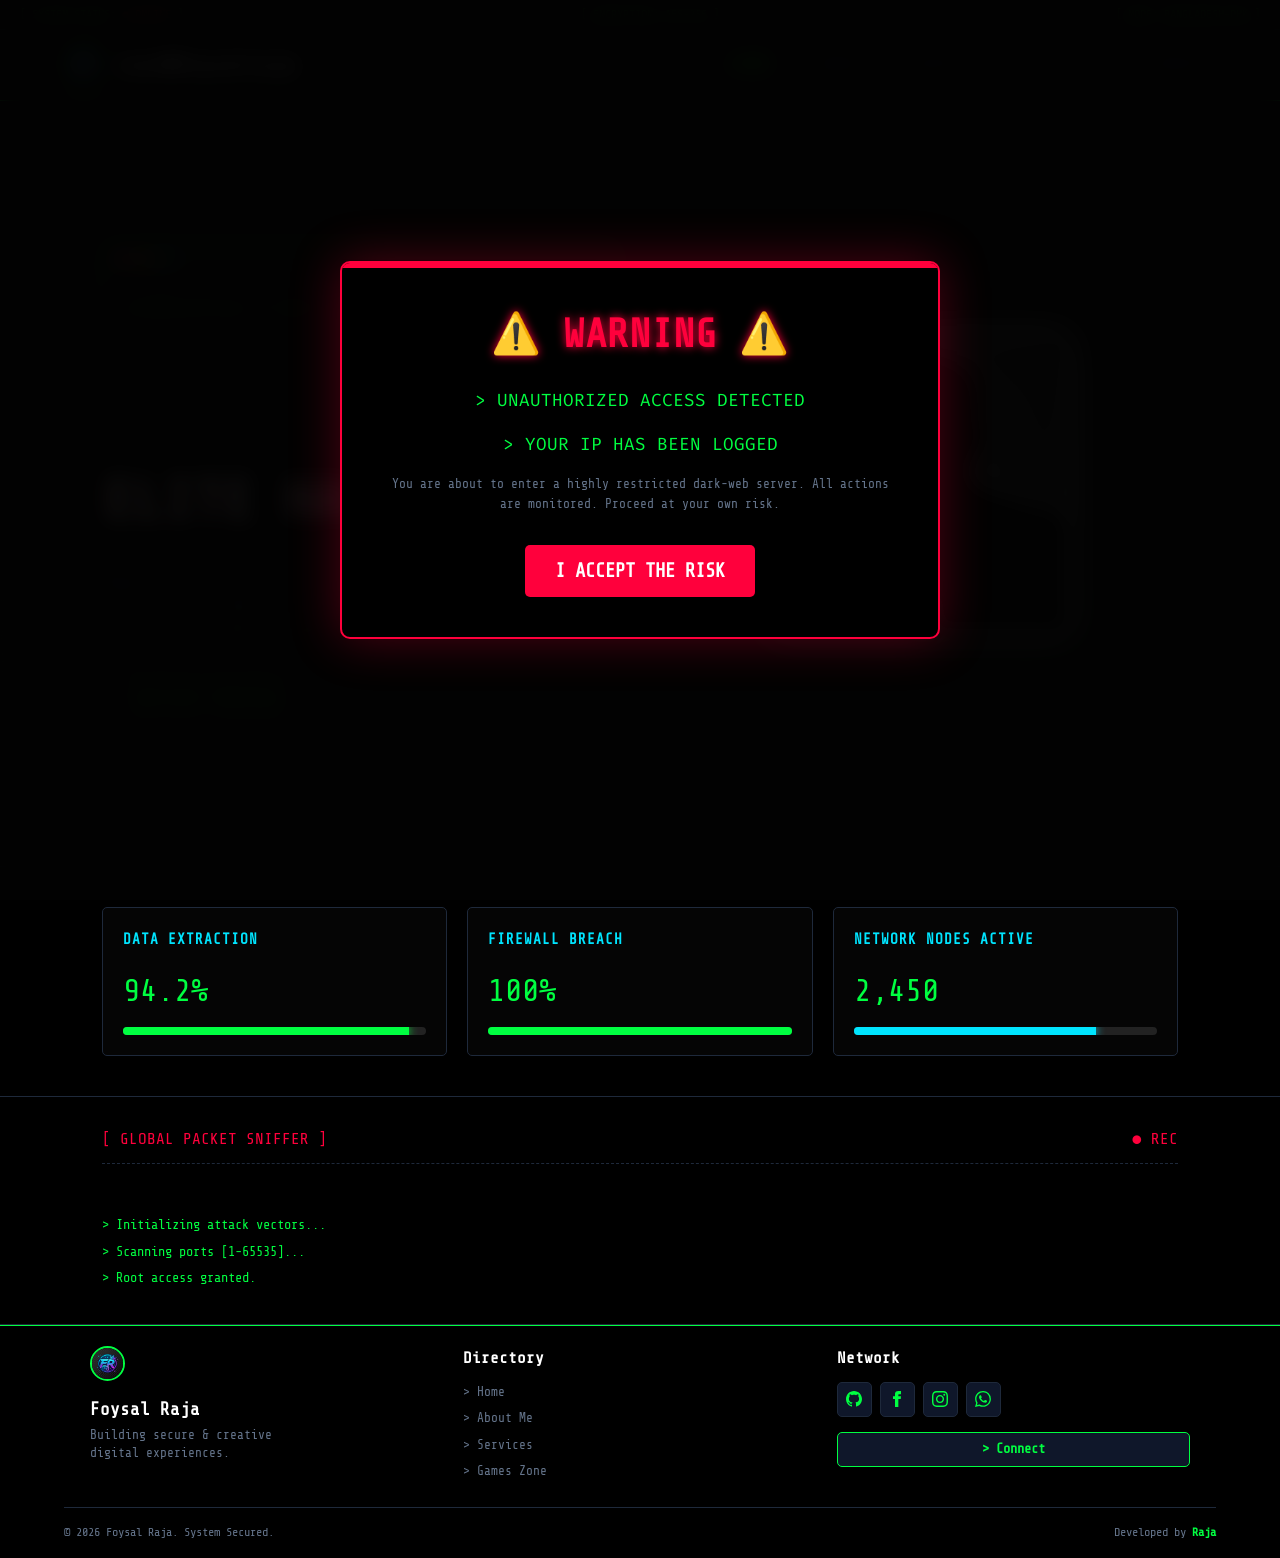
==== index.html @ 88092ece "utddc" ====
<!DOCTYPE html>
<html lang="en">
<head>
    <meta charset="UTF-8">
    <meta name="viewport" content="width=device-width, initial-scale=1.0, maximum-scale=1.0, user-scalable=no">
    <title>Foysal Raja | TOP SECRET // SYSTEM OVERRIDE</title>
    <link href="https://fonts.googleapis.com/css2?family=Fira+Code:wght@400;600&family=Poppins:wght@400;600;800&family=Share+Tech+Mono&display=swap" rel="stylesheet">
    
    <style>
        /* =========================================
           ULTIMATE HACKER THEME
           ========================================= */
        :root {
            --bg-dark: #030303; 
            --primary: #00ff41; /* Matrix Green */
            --secondary: #ff003c; /* Alert Red */
            --cyan: #00e5ff; /* Neon Cyan */
            --text-main: #e2e8f0;
            --text-muted: #64748b;
            --border: #1e293b;
        }

        * { margin: 0; padding: 0; box-sizing: border-box; font-family: 'Share Tech Mono', 'Fira Code', monospace; }
        body { background-color: var(--bg-dark); color: var(--text-main); line-height: 1.6; overflow-x: hidden; position: relative; }
        a { text-decoration: none; color: inherit; }
        
        /* গ্লোবাল গ্রিড ওভারলে */
        body::after {
            content: ""; position: fixed; top: 0; left: 0; width: 100%; height: 100%;
            background: linear-gradient(rgba(0, 255, 65, 0.03) 1px, transparent 1px),
                        linear-gradient(90deg, rgba(0, 255, 65, 0.03) 1px, transparent 1px);
            background-size: 30px 30px; z-index: -2; pointer-events: none;
        }

        /* ম্যাট্রিক্স ক্যানভাস */
        #matrixCanvas {
            position: fixed; top: 0; left: 0; width: 100%; height: 100%;
            z-index: -1; opacity: 0.15; pointer-events: none;
        }

        /* =========================================
           ENTRY WARNING MODAL (ভয়ংকর সতর্কবার্তা)
           ========================================= */
        #entry-warning {
            position: fixed; top: 0; left: 0; width: 100%; height: 100%;
            background: rgba(3, 3, 3, 0.95); z-index: 9999;
            display: flex; justify-content: center; align-items: center;
            flex-direction: column; text-align: center; padding: 20px;
            backdrop-filter: blur(10px);
        }
        .warning-box {
            border: 2px solid var(--secondary); padding: 40px; border-radius: 10px;
            background: #000; box-shadow: 0 0 50px rgba(255, 0, 60, 0.3);
            max-width: 600px; position: relative; overflow: hidden;
            animation: pulse-border 2s infinite alternate;
        }
        .warning-box::before {
            content: ''; position: absolute; top: 0; left: 0; width: 100%; height: 5px;
            background: var(--secondary); animation: scanline 2s linear infinite;
        }
        .warning-box h1 { color: var(--secondary); font-size: 2.5rem; margin-bottom: 20px; text-shadow: 0 0 10px var(--secondary); }
        .warning-box p { color: var(--primary); font-size: 1.1rem; margin-bottom: 15px; font-family: 'Fira Code', monospace; }
        .warning-box .legal { color: var(--text-muted); font-size: 0.8rem; margin-bottom: 30px; }
        .warning-box .btn-danger {
            background: var(--secondary); color: #fff; border: none; padding: 15px 30px;
            font-size: 1.2rem; font-weight: bold; cursor: pointer; border-radius: 5px;
            font-family: 'Share Tech Mono', monospace; animation: flash 1s infinite alternate;
        }

        @keyframes pulse-border { from { box-shadow: 0 0 20px rgba(255, 0, 60, 0.2); } to { box-shadow: 0 0 60px rgba(255, 0, 60, 0.6); } }
        @keyframes scanline { 0% { top: 0; } 100% { top: 100%; } }
        @keyframes flash { from { opacity: 1; } to { opacity: 0.6; } }

        /* =========================================
           TOP BAR (System Info)
           ========================================= */
        .top-bar {
            background: #000; border-bottom: 1px solid var(--border);
            padding: 5px 20px; display: flex; justify-content: space-between;
            font-size: 0.75rem; color: var(--primary); position: relative; z-index: 100;
        }
        .top-bar span.blink { animation: flash 1s infinite alternate; color: var(--secondary); }

        /* =========================================
           NAVBAR
           ========================================= */
        .navbar { 
            display: flex; justify-content: space-between; align-items: center; 
            padding: 15px 5%; background: rgba(3, 3, 3, 0.9); 
            backdrop-filter: blur(10px); position: sticky; top: 0; z-index: 1000; 
            border-bottom: 1px solid var(--primary);
            box-shadow: 0 0 20px rgba(0, 255, 65, 0.1);
        }
        .logo { display: flex; align-items: center; gap: 12px; font-size: 1.4rem; font-weight: 800; color: #fff;}
        .logo-img { width: 40px; height: 40px; border-radius: 50%; border: 2px solid var(--primary); object-fit: cover; }
        .nav-links { display: flex; gap: 30px; list-style: none; }
        .nav-links a { font-size: 1rem; color: var(--text-muted); transition: 0.3s; text-transform: uppercase; }
        .nav-links a:hover, .nav-links a.active { color: var(--primary); text-shadow: 0 0 10px var(--primary); }
        
        .hamburger { display: none; cursor: pointer; flex-direction: column; gap: 5px; z-index: 1001; }
        .hamburger span { width: 30px; height: 3px; background: var(--primary); border-radius: 3px; transition: 0.3s; }

        /* =========================================
           HERO SECTION
           ========================================= */
        .hero { 
            display: flex; align-items: center; justify-content: space-between; 
            min-height: 85vh; padding: 20px 8%; gap: 40px; 
        }
        .hero-text { flex: 1; }
        
        .glitch-text {
            font-size: 3.5rem; font-weight: 800; color: #fff; position: relative; display: inline-block;
            font-family: 'Share Tech Mono', monospace;
        }
        .glitch-text::before, .glitch-text::after {
            content: attr(data-text); position: absolute; top: 0; left: 0; width: 100%; height: 100%;
        }
        .glitch-text::before { left: 2px; text-shadow: -2px 0 var(--secondary); clip: rect(24px, 550px, 90px, 0); animation: glitch-anim-2 3s infinite linear alternate-reverse; }
        .glitch-text::after { left: -2px; text-shadow: -2px 0 var(--primary); clip: rect(85px, 550px, 140px, 0); animation: glitch-anim 2.5s infinite linear alternate-reverse; }

        @keyframes glitch-anim { 0% { clip: rect(12px, 9999px, 86px, 0); } 20% { clip: rect(62px, 9999px, 11px, 0); } 40% { clip: rect(33px, 9999px, 98px, 0); } 60% { clip: rect(89px, 9999px, 34px, 0); } 80% { clip: rect(43px, 9999px, 67px, 0); } 100% { clip: rect(78px, 9999px, 23px, 0); } }
        @keyframes glitch-anim-2 { 0% { clip: rect(65px, 9999px, 100px, 0); } 20% { clip: rect(12px, 9999px, 56px, 0); } 40% { clip: rect(87px, 9999px, 34px, 0); } 60% { clip: rect(23px, 9999px, 78px, 0); } 80% { clip: rect(54px, 9999px, 12px, 0); } 100% { clip: rect(98px, 9999px, 65px, 0); } }

        .terminal-window {
            background: rgba(0, 0, 0, 0.9); border: 1px solid var(--primary);
            border-radius: 5px; box-shadow: 0 0 20px rgba(0, 255, 65, 0.2);
            margin-bottom: 30px; overflow: hidden;
        }
        .terminal-header { background: #111; padding: 10px 15px; display: flex; gap: 8px; border-bottom: 1px solid var(--border); }
        .dot { width: 12px; height: 12px; border-radius: 50%; }
        .dot.red { background: #ef4444; } .dot.yellow { background: #f59e0b; } .dot.green { background: #10b981; }
        .terminal-body { padding: 20px; font-size: 0.9rem; color: var(--primary); min-height: 150px; }
        .cursor { display: inline-block; width: 10px; height: 15px; background: var(--primary); animation: blink 1s step-end infinite; vertical-align: middle; }

        .hero-text p { color: var(--text-muted); font-size: 1rem; margin-bottom: 30px; max-width: 500px; }
        
        .btn { 
            display: inline-block; padding: 12px 28px; 
            background: transparent; color: var(--primary); 
            border: 1px solid var(--primary); border-radius: 5px; 
            font-weight: 600; transition: 0.3s; cursor: pointer; font-size: 1rem;
            box-shadow: 0 0 10px rgba(0, 255, 65, 0.1);
            font-family: 'Share Tech Mono', monospace;
        }
        .btn:hover { background: var(--primary); color: #000; box-shadow: 0 0 30px var(--primary); }

        .hero-image { flex: 1; display: flex; justify-content: center; position: relative; }
        .hero-image img { 
            width: 300px; height: 300px; object-fit: cover; 
            border-radius: 10px; border: 2px solid var(--primary); 
            box-shadow: 0 0 30px var(--primary);
            filter: grayscale(100%) contrast(120%);
            transition: 0.5s;
        }
        .hero-image img:hover { filter: grayscale(0%) contrast(100%); box-shadow: 0 0 60px var(--primary); }

        /* =========================================
           SYSTEM STATS & PROGRESS BARS
           ========================================= */
        .system-dashboard {
            padding: 40px 8%; background: rgba(0,0,0,0.8); border-top: 1px solid var(--border); border-bottom: 1px solid var(--border);
        }
        .dash-grid { display: grid; grid-template-columns: repeat(auto-fit, minmax(250px, 1fr)); gap: 20px; }
        .dash-card { border: 1px solid var(--border); padding: 20px; background: #050505; border-radius: 5px; }
        .dash-card h4 { color: var(--cyan); margin-bottom: 15px; font-size: 0.9rem; letter-spacing: 1px; }
        .dash-card .val { font-size: 2rem; color: var(--primary); margin-bottom: 10px; }
        .progress-bar { width: 100%; height: 8px; background: #222; border-radius: 5px; overflow: hidden; }
        .progress-fill { height: 100%; background: var(--primary); width: 0%; animation: fillBar 3s forwards; box-shadow: 0 0 10px var(--primary); }
        @keyframes fillBar { from { width: 0%; } to { width: var(--target-width); } }

        /* =========================================
           LIVE LOGS SECTION
           ========================================= */
        .logs-container {
            padding: 30px 8%; background: #000; border-bottom: 1px solid var(--border);
            font-size: 0.85rem;
        }
        .logs-header { color: #fff; margin-bottom: 10px; font-size: 1rem; display: flex; justify-content: space-between; border-bottom: 1px dashed var(--border); padding-bottom: 10px;}
        .logs-header span { color: var(--secondary); animation: flash 1s infinite alternate; }
        #log-output { color: var(--primary); height: 120px; overflow-y: hidden; display: flex; flex-direction: column; justify-content: flex-end; }
        #log-output div { margin-bottom: 5px; }

        /* =========================================
           FOOTER
           ========================================= */
        footer { background: #000; border-top: 1px solid var(--primary); padding: 20px 5% 15px; font-size: 0.8rem; }
        .footer-container { max-width: 1100px; margin: 0 auto; display: flex; justify-content: space-between; flex-wrap: wrap; gap: 20px; text-align: left; }
        .footer-brand { flex: 1; min-width: 200px; }
        .footer-brand img { width: 35px; height: 35px; border-radius: 50%; border: 2px solid var(--primary); margin-bottom: 8px; }
        .footer-brand h3 { color: #fff; font-size: 1.1rem; margin-bottom: 3px; }
        .footer-brand p { color: var(--text-muted); font-size: 0.8rem; max-width: 220px; line-height: 1.4; }
        .footer-links { flex: 1; min-width: 120px; }
        .footer-links h4, .footer-social h4 { color: #fff; margin-bottom: 10px; font-size: 1rem; }
        .footer-links ul { list-style: none; }
        .footer-links ul li { margin-bottom: 6px; }
        .footer-links ul a { color: var(--text-muted); font-size: 0.8rem; transition: 0.3s; }
        .footer-links ul a:hover { color: var(--primary); }
        .footer-social { flex: 1; min-width: 160px; }
        .social-icons { display: flex; gap: 8px; margin-bottom: 15px; }
        .social-icons a { display: flex; justify-content: center; align-items: center; width: 35px; height: 35px; background: #0f172a; color: var(--primary); border-radius: 5px; border: 1px solid var(--border); transition: 0.3s; }
        .social-icons a:hover { background: var(--primary); color: #000; box-shadow: 0 0 15px var(--primary); transform: translateY(-3px); }
        .social-icons a svg { width: 16px; height: 16px; }
        .call-btn { display: inline-flex; align-items: center; justify-content: center; background: #0f172a; border: 1px solid var(--primary); color: var(--primary); padding: 0 15px; height: 35px; border-radius: 5px; font-weight: 600; font-size: 0.85rem; transition: 0.3s; width: 100%; }
        .call-btn:hover { background: var(--primary); color: #000; box-shadow: 0 0 15px var(--primary); }
        .footer-bottom { text-align: center; margin-top: 20px; padding-top: 15px; border-top: 1px solid var(--border); color: var(--text-muted); font-size: 0.75rem; display: flex; justify-content: space-between; flex-wrap: wrap; gap: 10px; }
        .dev-text { color: var(--primary); font-weight: 600; }

        @keyframes blink { 50% { opacity: 0; } }

        /* =========================================
           MOBILE RESPONSIVE
           ========================================= */
        @media (max-width: 900px) {
            .glitch-text { font-size: 2.8rem; }
            .hero-image img { width: 250px; height: 250px; }
        }

        @media (max-width: 768px) {
            .hamburger { display: flex; }
            .nav-links {
                position: fixed; top: 0; right: -100%; width: 250px; height: 100vh;
                background: rgba(0, 0, 0, 0.98); flex-direction: column; justify-content: center; align-items: center;
                transition: 0.4s ease; border-left: 1px solid var(--primary); z-index: 999;
            }
            .nav-links.active { right: 0; }
            .hamburger.active span:nth-child(1) { transform: translateY(8px) rotate(45deg); }
            .hamburger.active span:nth-child(2) { opacity: 0; }
            .hamburger.active span:nth-child(3) { transform: translateY(-8px) rotate(-45deg); }
            
            .hero { flex-direction: column-reverse; text-align: center; padding: 30px 5%; gap: 30px; }
            .hero-text p { margin: 0 auto 30px auto; }
            .terminal-body { text-align: left; }
            .warning-box { padding: 20px; }
            .warning-box h1 { font-size: 1.8rem; }
            
            .footer-container { flex-direction: row; flex-wrap: wrap; justify-content: space-between; text-align: left; gap: 20px; }
            .footer-brand { flex: 100%; text-align: center; margin-bottom: 10px; }
            .footer-brand p { margin: 0 auto; }
            .footer-social { text-align: right; }
            .social-icons { justify-content: flex-end; }
            .footer-bottom { flex-direction: column; justify-content: center; }
        }
    </style>
</head>
<body>

    <!-- ভয়ংকর এন্ট্রি ওয়ার্নিং (প্রথমে এটি দেখাবে) -->
    <div id="entry-warning">
        <div class="warning-box">
            <h1>⚠️ WARNING ⚠️</h1>
            <p>> UNAUTHORIZED ACCESS DETECTED</p>
            <p>> YOUR IP HAS BEEN LOGGED</p>
            <div class="legal">You are about to enter a highly restricted dark-web server. All actions are monitored. Proceed at your own risk.</div>
            <button class="btn-danger" onclick="document.getElementById('entry-warning').style.display='none'">I ACCEPT THE RISK</button>
        </div>
    </div>

    <!-- টপ বার -->
    <div class="top-bar">
        <span>[ SYSTEM STATUS: <span class="blink">● ONLINE</span> ]</span>
        <span>[ ENCRYPTION: AES-256 ]</span>
        <span>[ NODE: BANGLADESH-DHK ]</span>
    </div>

    <!-- ম্যাট্রিক্স ব্যাকগ্রাউন্ড -->
    <canvas id="matrixCanvas"></canvas>

    <!-- Navbar -->
    <nav class="navbar">
        <div class="logo">
            <img src="logo.jpg" alt="FR Logo" class="logo-img">
            <span>root@foysalraja</span>
        </div>
        <ul class="nav-links" id="navLinks">
            <li><a href="#" class="active">./home</a></li>
            <li><a href="#">./about</a></li>
            <li><a href="#">./services</a></li>
            <li><a href="#">./exploits</a></li>
            <li><a href="#">./contact</a></li>
        </ul>
        <div class="hamburger" id="hamburger"><span></span><span></span><span></span></div>
    </nav>

    <!-- Hero Section -->
    <section class="hero">
        <div class="hero-text">
            
            <div class="terminal-window">
                <div class="terminal-header">
                    <div class="dot red"></div>
                    <div class="dot yellow"></div>
                    <div class="dot green"></div>
                </div>
                <div class="terminal-body" id="terminal-output">
                    <!-- জাভাস্ক্রিপ্ট দিয়ে অটো-টাইপ হবে -->
                </div>
            </div>

            <h1 class="glitch-text" data-text="ELITE HACKER">ELITE HACKER</h1>
            <p style="margin-top: 20px;">Bypassing mainframe security... Root privileges acquired. Welcome to the ultimate cyber command center. I build and break systems.</p>
            
            <a href="#" class="btn">INITIATE PROTOCOL</a>
        </div>
        <div class="hero-image">
            <img src="profile.jpg" alt="Foysal Raja">
        </div>
    </section>

    <!-- সিস্টেম ড্যাশবোর্ড (প্রোগ্রেস বার) -->
    <section class="system-dashboard">
        <div class="dash-grid">
            <div class="dash-card">
                <h4>DATA EXTRACTION</h4>
                <div class="val">94.2%</div>
                <div class="progress-bar"><div class="progress-fill" style="--target-width: 94.2%; animation-delay: 0.2s;"></div></div>
            </div>
            <div class="dash-card">
                <h4>FIREWALL BREACH</h4>
                <div class="val">100%</div>
                <div class="progress-bar"><div class="progress-fill" style="--target-width: 100%; animation-delay: 0.5s;"></div></div>
            </div>
            <div class="dash-card">
                <h4>NETWORK NODES ACTIVE</h4>
                <div class="val">2,450</div>
                <div class="progress-bar"><div class="progress-fill" style="--target-width: 80%; animation-delay: 0.8s; background: var(--cyan); box-shadow: 0 0 10px var(--cyan);"></div></div>
            </div>
        </div>
    </section>

    <!-- লাইভ লগ সেকশন -->
    <section class="logs-container">
        <div class="logs-header">
            <span>[ GLOBAL PACKET SNIFFER ]</span>
            <span>● REC</span>
        </div>
        <div id="log-output">
            <div>> Initializing attack vectors...</div>
            <div>> Scanning ports [1-65535]...</div>
        </div>
    </section>

    <!-- Footer -->
    <footer>
        <div class="footer-container">
            <div class="footer-brand">
                <img src="logo.jpg" alt="FR Logo">
                <h3>Foysal Raja</h3>
                <p>Building secure & creative digital experiences.</p>
            </div>
            
            <div class="footer-links">
                <h4>Directory</h4>
                <ul>
                    <li><a href="#">> Home</a></li>
                    <li><a href="#">> About Me</a></li>
                    <li><a href="#">> Services</a></li>
                    <li><a href="#">> Games Zone</a></li>
                </ul>
            </div>
            
            <div class="footer-social">
                <h4>Network</h4>
                <div class="social-icons">
                    <a href="https://github.com/foysalraja" target="_blank" title="GitHub"><svg xmlns="http://www.w3.org/2000/svg" viewBox="0 0 24 24" fill="currentColor"><path d="M12 0c-6.626 0-12 5.373-12 12 0 5.302 3.438 9.8 8.207 11.387.599.111.793-.261.793-.577v-2.234c-3.338.726-4.033-1.416-4.033-1.416-.546-1.387-1.333-1.756-1.333-1.756-1.089-.745.083-.729.083-.729 1.205.084 1.839 1.237 1.839 1.237 1.07 1.834 2.807 1.304 3.492.997.107-.775.418-1.305.762-1.604-2.665-.305-5.467-1.334-5.467-5.931 0-1.311.469-2.381 1.236-3.221-.124-.303-.535-1.524.117-3.176 0 0 1.008-.322 3.301 1.23.957-.266 1.983-.399 3.003-.404 1.02.005 2.047.138 3.006.404 2.291-1.552 3.297-1.23 3.297-1.23.653 1.653.242 2.874.118 3.176.77.84 1.235 1.911 1.235 3.221 0 4.609-2.807 5.624-5.479 5.921.43.372.823 1.102.823 2.222v3.293c0 .319.192.694.801.576 4.765-1.589 8.199-6.086 8.199-11.386 0-6.627-5.373-12-12-12z"/></svg></a>
                    <a href="https://www.facebook.com/share/1ELcprAygf/" target="_blank" title="Facebook"><svg xmlns="http://www.w3.org/2000/svg" viewBox="0 0 24 24" fill="currentColor"><path d="M9 8h-3v4h3v12h5v-12h3.642l.358-4h-4v-1.667c0-.955.192-1.333 1.115-1.333h2.885v-5h-3.808c-3.596 0-5.192 1.583-5.192 4.615v3.385z"/></svg></a>
                    <a href="https://www.instagram.com/foysal_raja" target="_blank" title="Instagram"><svg xmlns="http://www.w3.org/2000/svg" viewBox="0 0 24 24" fill="currentColor"><path d="M12 2.163c3.204 0 3.584.012 4.85.07 3.252.148 4.771 1.691 4.919 4.919.058 1.265.069 1.645.069 4.849 0 3.205-.012 3.584-.069 4.849-.149 3.225-1.664 4.771-4.919 4.919-1.266.058-1.644.07-4.85.07-3.204 0-3.584-.012-4.849-.07-3.26-.149-4.771-1.699-4.919-4.92-.058-1.265-.07-1.644-.07-4.849 0-3.204.013-3.583.07-4.849.149-3.227 1.664-4.771 4.919-4.919 1.266-.057 1.645-.069 4.849-.069zm0-2.163c-3.259 0-3.667.014-4.947.072-4.358.2-6.78 2.618-6.98 6.98-.059 1.281-.073 1.689-.073 4.948 0 3.259.014 3.668.072 4.948.2 4.358 2.618 6.78 6.98 6.98 1.281.058 1.689.072 4.948.072 3.259 0 3.668-.014 4.948-.072 4.354-.2 6.782-2.618 6.979-6.98.059-1.28.073-1.689.073-4.948 0-3.259-.014-3.667-.072-4.947-.196-4.354-2.617-6.78-6.979-6.98-1.281-.059-1.69-.073-4.949-.073zm0 5.838c-3.403 0-6.162 2.759-6.162 6.162s2.759 6.163 6.162 6.163 6.162-2.759 6.162-6.163c0-3.403-2.759-6.162-6.162-6.162zm0 10.162c-2.209 0-4-1.79-4-4 0-2.209 1.791-4 4-4s4 1.791 4 4c0 2.21-1.791 4-4 4zm6.406-11.845c-.796 0-1.441.645-1.441 1.44s.645 1.44 1.441 1.44c.795 0 1.439-.645 1.439-1.44s-.644-1.44-1.439-1.44z"/></svg></a>
                    <a href="https://wa.me/8801718041025" target="_blank" title="WhatsApp"><svg xmlns="http://www.w3.org/2000/svg" viewBox="0 0 24 24" fill="currentColor"><path d="M17.472 14.382c-.297-.149-1.758-.867-2.03-.967-.273-.099-.471-.148-.67.15-.197.297-.767.966-.94 1.164-.173.199-.347.223-.644.075-.297-.15-1.255-.463-2.39-1.475-.883-.788-1.48-1.761-1.653-2.059-.173-.297-.018-.458.13-.606.134-.133.298-.347.446-.52.149-.174.198-.298.298-.497.099-.198.05-.371-.025-.52-.075-.149-.669-1.612-.916-2.207-.242-.579-.487-.5-.669-.51-.173-.008-.371-.01-.57-.01-.198 0-.52.074-.792.372-.272.297-1.04 1.016-1.04 2.479 0 1.462 1.065 2.875 1.213 3.074.149.198 2.096 3.2 5.077 4.487.709.306 1.262.489 1.694.625.712.227 1.36.195 1.871.118.571-.085 1.758-.719 2.006-1.413.248-.694.248-1.289.173-1.413-.074-.124-.272-.198-.57-.347m-5.421 7.403h-.004a9.87 9.87 0 01-5.031-1.378l-.361-.214-3.741.982.998-3.648-.235-.374a9.86 9.86 0 01-1.51-5.26c.001-5.45 4.436-9.884 9.888-9.884 2.64 0 5.122 1.03 6.988 2.898a9.825 9.825 0 012.893 6.994c-.003 5.45-4.437 9.884-9.885 9.884m8.413-18.297A11.815 11.815 0 0012.05 0C5.495 0 .16 5.335.157 11.892c0 2.096.547 4.142 1.588 5.945L0 24l6.305-1.654a11.882 11.882 0 005.683 1.448h.005c6.554 0 11.89-5.335 11.893-11.893a11.821 11.821 0 00-3.48-8.413Z"/></svg></a>
                </div>
                <div><a href="tel:+8809638576363" class="call-btn">> Connect</a></div>
            </div>
        </div>
        <div class="footer-bottom">
            <p>&copy; 2026 Foysal Raja. System Secured.</p>
            <p>Developed by <span class="dev-text">Raja</span></p>
        </div>
    </footer>

    <!-- Scripts -->
    <script>
        // কনসোল আর্ট (F12 চাপলে দেখা যাবে)
        console.log("%c SYSTEM BREACHED ", "color: #ff003c; font-size: 30px; font-weight: bold; background: #000; padding: 10px;");
        console.log("%c Welcome to Foysal Raja's Server.", "color: #00ff41; font-size: 16px;");

        // হ্যামবার্গার মেনু
        const hamburger = document.getElementById('hamburger');
        const navLinks = document.getElementById('navLinks');
        hamburger.addEventListener('click', () => { 
            hamburger.classList.toggle('active'); 
            navLinks.classList.toggle('active'); 
        });

        // ম্যাট্রিক্স রেইন (Matrix Effect)
        const canvas = document.getElementById('matrixCanvas');
        const ctx = canvas.getContext('2d');
        canvas.width = window.innerWidth;
        canvas.height = window.innerHeight;
        const letters = 'ABCDEFGHIJKLMNOPQRSTUVWXYZ0123456789@#$%^&*';
        const fontSize = 16;
        const columns = canvas.width / fontSize;
        const drops = [];
        for (let x = 0; x < columns; x++) drops[x] = 1;

        function drawMatrix() {
            ctx.fillStyle = 'rgba(0, 0, 0, 0.05)';
            ctx.fillRect(0, 0, canvas.width, canvas.height);
            ctx.fillStyle = '#00ff41';
            ctx.font = fontSize + 'px monospace';
            for (let i = 0; i < drops.length; i++) {
                const text = letters.charAt(Math.floor(Math.random() * letters.length));
                ctx.fillText(text, i * fontSize, drops[i] * fontSize);
                if (drops[i] * fontSize > canvas.height && Math.random() > 0.975) drops[i] = 0;
                drops[i]++;
            }
        }
        setInterval(drawMatrix, 50);
        window.addEventListener('resize', () => { canvas.width = window.innerWidth; canvas.height = window.innerHeight; });

        // টার্মিনাল অটো-টাইপিং ইফেক্ট
        const terminalOutput = document.getElementById('terminal-output');
        const lines = [
            "root@foysalraja:~# sudo su",
            "Password: ***********",
            "root@foysalraja:~# ./bypass_firewall.sh",
            "Bypassing... [DONE]",
            "root@foysalraja:~# ./access_mainframe.sh",
            "Connection established. Awaiting command... _"
        ];
        let lineIndex = 0;
        let charIndex = 0;

        function typeTerminal() {
            if (lineIndex < lines.length) {
                if (charIndex < lines[lineIndex].length) {
                    terminalOutput.innerHTML = terminalOutput.innerHTML.replace('<span class="cursor"></span>', '');
                    terminalOutput.innerHTML += lines[lineIndex].charAt(charIndex);
                    terminalOutput.innerHTML += '<span class="cursor"></span>';
                    charIndex++;
                    setTimeout(typeTerminal, 40);
                } else {
                    terminalOutput.innerHTML = terminalOutput.innerHTML.replace('<span class="cursor"></span>', '');
                    terminalOutput.innerHTML += "<br>";
                    lineIndex++;
                    charIndex = 0;
                    setTimeout(typeTerminal, 400);
                }
            }
        }
        setTimeout(typeTerminal, 1000);

        // লাইভ হ্যাকিং লগ আপডেট
        const logOutput = document.getElementById('log-output');
        const fakeLogs = [
            "IP 192.168.1.1 traced...",
            "Bypassing firewall... [SUCCESS]",
            "Downloading encrypted data...",
            "Connecting to dark web node...",
            "Password hash cracked: ******",
            "Port 8080 opened.",
            "Analyzing network traffic...",
            "SQL Injection failed. Retrying...",
            "Root access granted.",
            "Data transfer 100% complete.",
            "Deploying ransomware...",
            "Wiping access logs...",
            "Connection secured. VPN Active."
        ];

        function addLog() {
            const newLog = document.createElement('div');
            const randomLog = fakeLogs[Math.floor(Math.random() * fakeLogs.length)];
            newLog.textContent = "> " + randomLog;
            logOutput.appendChild(newLog);
            
            if (logOutput.children.length > 5) {
                logOutput.removeChild(logOutput.firstChild);
            }
        }
        setInterval(addLog, 2000); // প্রতি ২ সেকেন্ডে নতুন লগ আসবে

        // সিস্টেম ওভাররাইড অ্যালার্ট (৫ সেকেন্ড পর পর)
        setTimeout(() => {
            console.log("%c [WARNING] INTRUDER ALERT! ", "color: #ff003c; font-size: 20px; background: #000;");
        }, 5000);
    </script>
</body>
</html>
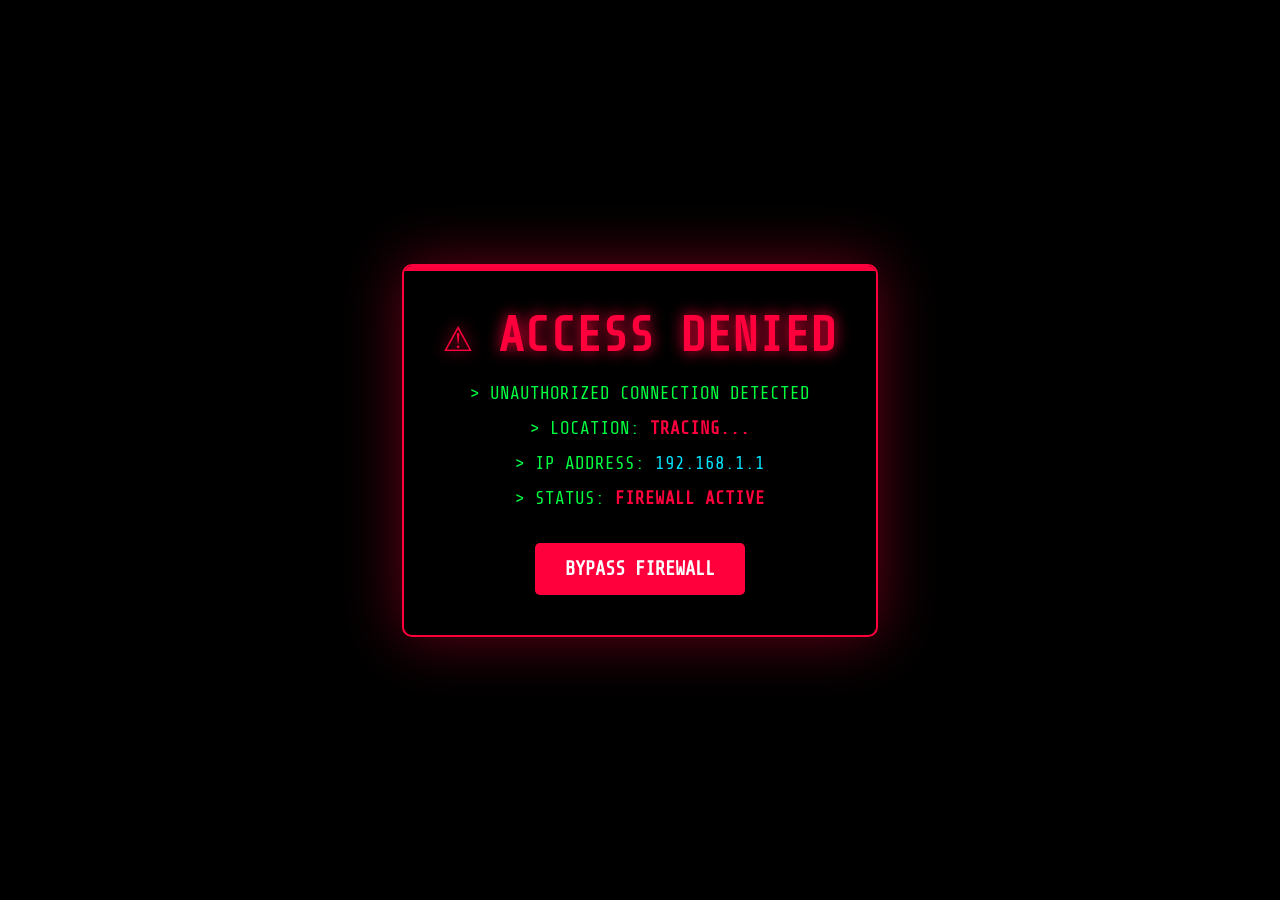
==== commit 9b40f99c: "ops" ====
--- a/index.html
+++ b/index.html
@@ -3,485 +3,408 @@
 <head>
     <meta charset="UTF-8">
     <meta name="viewport" content="width=device-width, initial-scale=1.0, maximum-scale=1.0, user-scalable=no">
-    <title>Foysal Raja | TOP SECRET // SYSTEM OVERRIDE</title>
-    <link href="https://fonts.googleapis.com/css2?family=Fira+Code:wght@400;600&family=Poppins:wght@400;600;800&family=Share+Tech+Mono&display=swap" rel="stylesheet">
+    <title>Foysal Raja | SYSTEM OVERRIDE</title>
+    <link href="https://fonts.googleapis.com/css2?family=Fira+Code:wght@400;600&family=Share+Tech+Mono&display=swap" rel="stylesheet">
     
     <style>
         /* =========================================
-           ULTIMATE HACKER THEME
+           ULTIMATE CYBERPUNK HACKER THEME
            ========================================= */
         :root {
-            --bg-dark: #030303; 
+            --bg: #020202;
             --primary: #00ff41; /* Matrix Green */
             --secondary: #ff003c; /* Alert Red */
             --cyan: #00e5ff; /* Neon Cyan */
             --text-main: #e2e8f0;
             --text-muted: #64748b;
-            --border: #1e293b;
+            --border: #1a2a1a;
         }
 
         * { margin: 0; padding: 0; box-sizing: border-box; font-family: 'Share Tech Mono', 'Fira Code', monospace; }
-        body { background-color: var(--bg-dark); color: var(--text-main); line-height: 1.6; overflow-x: hidden; position: relative; }
+        body { background-color: var(--bg); color: var(--primary); overflow-x: hidden; position: relative; }
         a { text-decoration: none; color: inherit; }
+        
+        /* ম্যাট্রিক্স ক্যানভাস */
+        #matrixCanvas { position: fixed; top: 0; left: 0; width: 100%; height: 100%; z-index: -2; opacity: 0.15; pointer-events: none; }
         
         /* গ্লোবাল গ্রিড ওভারলে */
         body::after {
             content: ""; position: fixed; top: 0; left: 0; width: 100%; height: 100%;
             background: linear-gradient(rgba(0, 255, 65, 0.03) 1px, transparent 1px),
                         linear-gradient(90deg, rgba(0, 255, 65, 0.03) 1px, transparent 1px);
-            background-size: 30px 30px; z-index: -2; pointer-events: none;
-        }
-
-        /* ম্যাট্রিক্স ক্যানভাস */
-        #matrixCanvas {
+            background-size: 30px 30px; z-index: -1; pointer-events: none;
+        }
+
+        /* =========================================
+           ENTRY WARNING (ভয়ংকর সতর্কবার্তা)
+           ========================================= */
+        #warning-screen {
             position: fixed; top: 0; left: 0; width: 100%; height: 100%;
-            z-index: -1; opacity: 0.15; pointer-events: none;
-        }
-
-        /* =========================================
-           ENTRY WARNING MODAL (ভয়ংকর সতর্কবার্তা)
-           ========================================= */
-        #entry-warning {
-            position: fixed; top: 0; left: 0; width: 100%; height: 100%;
-            background: rgba(3, 3, 3, 0.95); z-index: 9999;
-            display: flex; justify-content: center; align-items: center;
-            flex-direction: column; text-align: center; padding: 20px;
-            backdrop-filter: blur(10px);
-        }
-        .warning-box {
+            background: rgba(0,0,0,0.95); z-index: 9999; display: flex;
+            justify-content: center; align-items: center; flex-direction: column;
+            text-align: center; padding: 20px; backdrop-filter: blur(10px);
+        }
+        .warn-box {
             border: 2px solid var(--secondary); padding: 40px; border-radius: 10px;
-            background: #000; box-shadow: 0 0 50px rgba(255, 0, 60, 0.3);
-            max-width: 600px; position: relative; overflow: hidden;
-            animation: pulse-border 2s infinite alternate;
-        }
-        .warning-box::before {
+            background: #000; box-shadow: 0 0 60px rgba(255,0,60,0.4);
+            max-width: 600px; animation: pulse-warn 1.5s infinite alternate;
+            position: relative; overflow: hidden;
+        }
+        .warn-box::before {
             content: ''; position: absolute; top: 0; left: 0; width: 100%; height: 5px;
             background: var(--secondary); animation: scanline 2s linear infinite;
         }
-        .warning-box h1 { color: var(--secondary); font-size: 2.5rem; margin-bottom: 20px; text-shadow: 0 0 10px var(--secondary); }
-        .warning-box p { color: var(--primary); font-size: 1.1rem; margin-bottom: 15px; font-family: 'Fira Code', monospace; }
-        .warning-box .legal { color: var(--text-muted); font-size: 0.8rem; margin-bottom: 30px; }
-        .warning-box .btn-danger {
+        .warn-box h1 { color: var(--secondary); font-size: 3rem; margin-bottom: 20px; text-shadow: 0 0 15px var(--secondary); }
+        .warn-box p { color: var(--primary); margin-bottom: 15px; font-size: 1.1rem; }
+        .warn-box .btn-danger {
             background: var(--secondary); color: #fff; border: none; padding: 15px 30px;
             font-size: 1.2rem; font-weight: bold; cursor: pointer; border-radius: 5px;
-            font-family: 'Share Tech Mono', monospace; animation: flash 1s infinite alternate;
-        }
-
-        @keyframes pulse-border { from { box-shadow: 0 0 20px rgba(255, 0, 60, 0.2); } to { box-shadow: 0 0 60px rgba(255, 0, 60, 0.6); } }
+            font-family: 'Share Tech Mono', monospace; margin-top: 20px;
+            animation: flash 1s infinite alternate;
+        }
+        @keyframes pulse-warn { from { box-shadow: 0 0 20px rgba(255,0,60,0.2); } to { box-shadow: 0 0 80px rgba(255,0,60,0.7); } }
         @keyframes scanline { 0% { top: 0; } 100% { top: 100%; } }
-        @keyframes flash { from { opacity: 1; } to { opacity: 0.6; } }
+        @keyframes flash { from { opacity: 1; } to { opacity: 0.5; } }
 
         /* =========================================
-           TOP BAR (System Info)
+           MAIN LAYOUT
            ========================================= */
+        #main-app { display: none; flex-direction: column; min-height: 100vh; }
+        
+        /* টপ নেভবার */
         .top-bar {
             background: #000; border-bottom: 1px solid var(--border);
-            padding: 5px 20px; display: flex; justify-content: space-between;
-            font-size: 0.75rem; color: var(--primary); position: relative; z-index: 100;
+            padding: 10px 20px; display: flex; justify-content: space-between; align-items: center;
+            font-size: 0.8rem; color: var(--primary); position: relative; z-index: 100;
         }
         .top-bar span.blink { animation: flash 1s infinite alternate; color: var(--secondary); }
-
-        /* =========================================
-           NAVBAR
-           ========================================= */
-        .navbar { 
-            display: flex; justify-content: space-between; align-items: center; 
-            padding: 15px 5%; background: rgba(3, 3, 3, 0.9); 
-            backdrop-filter: blur(10px); position: sticky; top: 0; z-index: 1000; 
-            border-bottom: 1px solid var(--primary);
-            box-shadow: 0 0 20px rgba(0, 255, 65, 0.1);
-        }
-        .logo { display: flex; align-items: center; gap: 12px; font-size: 1.4rem; font-weight: 800; color: #fff;}
-        .logo-img { width: 40px; height: 40px; border-radius: 50%; border: 2px solid var(--primary); object-fit: cover; }
-        .nav-links { display: flex; gap: 30px; list-style: none; }
-        .nav-links a { font-size: 1rem; color: var(--text-muted); transition: 0.3s; text-transform: uppercase; }
-        .nav-links a:hover, .nav-links a.active { color: var(--primary); text-shadow: 0 0 10px var(--primary); }
+        .logo { display: flex; align-items: center; gap: 10px; font-weight: 800; color: #fff; font-size: 1.2rem;}
+        .logo img { width: 30px; height: 30px; border-radius: 50%; border: 2px solid var(--primary); }
+
+        /* ড্যাশবোর্ড গ্রিড */
+        .dashboard-grid {
+            display: grid; grid-template-columns: 350px 1fr; gap: 20px;
+            padding: 20px 5%; max-width: 1400px; margin: 0 auto; width: 100%; flex: 1;
+        }
+
+        /* বাম প্যানেল (রাডার, সিস্টেম স্ট্যাটাস) */
+        .side-panel { display: flex; flex-direction: column; gap: 20px; }
+        .panel-box {
+            border: 1px solid var(--border); background: rgba(0,0,0,0.8);
+            padding: 15px; border-radius: 5px; box-shadow: 0 0 15px rgba(0,255,65,0.05);
+        }
+        .panel-title { font-size: 0.9rem; color: var(--cyan); margin-bottom: 15px; border-bottom: 1px dashed var(--border); padding-bottom: 5px; text-transform: uppercase; letter-spacing: 1px;}
         
-        .hamburger { display: none; cursor: pointer; flex-direction: column; gap: 5px; z-index: 1001; }
-        .hamburger span { width: 30px; height: 3px; background: var(--primary); border-radius: 3px; transition: 0.3s; }
-
-        /* =========================================
-           HERO SECTION
-           ========================================= */
-        .hero { 
-            display: flex; align-items: center; justify-content: space-between; 
-            min-height: 85vh; padding: 20px 8%; gap: 40px; 
-        }
-        .hero-text { flex: 1; }
-        
-        .glitch-text {
-            font-size: 3.5rem; font-weight: 800; color: #fff; position: relative; display: inline-block;
-            font-family: 'Share Tech Mono', monospace;
-        }
-        .glitch-text::before, .glitch-text::after {
-            content: attr(data-text); position: absolute; top: 0; left: 0; width: 100%; height: 100%;
-        }
-        .glitch-text::before { left: 2px; text-shadow: -2px 0 var(--secondary); clip: rect(24px, 550px, 90px, 0); animation: glitch-anim-2 3s infinite linear alternate-reverse; }
-        .glitch-text::after { left: -2px; text-shadow: -2px 0 var(--primary); clip: rect(85px, 550px, 140px, 0); animation: glitch-anim 2.5s infinite linear alternate-reverse; }
-
-        @keyframes glitch-anim { 0% { clip: rect(12px, 9999px, 86px, 0); } 20% { clip: rect(62px, 9999px, 11px, 0); } 40% { clip: rect(33px, 9999px, 98px, 0); } 60% { clip: rect(89px, 9999px, 34px, 0); } 80% { clip: rect(43px, 9999px, 67px, 0); } 100% { clip: rect(78px, 9999px, 23px, 0); } }
-        @keyframes glitch-anim-2 { 0% { clip: rect(65px, 9999px, 100px, 0); } 20% { clip: rect(12px, 9999px, 56px, 0); } 40% { clip: rect(87px, 9999px, 34px, 0); } 60% { clip: rect(23px, 9999px, 78px, 0); } 80% { clip: rect(54px, 9999px, 12px, 0); } 100% { clip: rect(98px, 9999px, 65px, 0); } }
-
-        .terminal-window {
-            background: rgba(0, 0, 0, 0.9); border: 1px solid var(--primary);
-            border-radius: 5px; box-shadow: 0 0 20px rgba(0, 255, 65, 0.2);
-            margin-bottom: 30px; overflow: hidden;
-        }
-        .terminal-header { background: #111; padding: 10px 15px; display: flex; gap: 8px; border-bottom: 1px solid var(--border); }
+        /* রাডার */
+        .radar { width: 100%; height: 160px; background: url('https://upload.wikimedia.org/wikipedia/commons/8/80/World_map_-_low_resolution.svg') center/contain no-repeat; filter: invert(1) sepia(1) hue-rotate(80deg) saturate(5); opacity: 0.6; position: relative; overflow: hidden;}
+        .radar::after {
+            content: ''; position: absolute; top: 0; left: 0; width: 100%; height: 2px;
+            background: var(--primary); box-shadow: 0 0 15px var(--primary);
+            animation: scan 2s linear infinite;
+        }
+        @keyframes scan { 0% { top: 0; } 100% { top: 100%; } }
+
+        /* সিস্টেম স্ট্যাটাস */
+        .stat-row { display: flex; justify-content: space-between; margin-bottom: 5px; font-size: 0.85rem; }
+        .stat-bar { width: 100%; height: 6px; background: #111; border-radius: 3px; margin-bottom: 15px; overflow: hidden; border: 1px solid #333;}
+        .stat-fill { height: 100%; background: var(--secondary); width: 0%; animation: loadBar 3s forwards; box-shadow: 0 0 8px var(--secondary); }
+        @keyframes loadBar { 0% { width: 0%; } 100% { width: var(--w); } }
+
+        /* প্যাকেট স্নিফার */
+        #packet-log { font-size: 0.75rem; color: #666; height: 120px; overflow: hidden; display: flex; flex-direction: column; justify-content: flex-end; }
+
+        /* ডান প্যানেল (প্রোফাইল এবং টার্মিনাল) */
+        .main-panel { display: flex; flex-direction: column; gap: 20px; }
+
+        /* প্রোফাইল হিরো সেকশন */
+        .hero-box {
+            display: flex; align-items: center; gap: 30px; background: rgba(0,0,0,0.8);
+            border: 1px solid var(--primary); border-radius: 5px; padding: 30px; box-shadow: 0 0 20px rgba(0,255,65,0.1);
+        }
+        .hero-img img {
+            width: 150px; height: 150px; object-fit: cover; border-radius: 50%;
+            border: 3px solid var(--primary); box-shadow: 0 0 20px var(--primary);
+            filter: grayscale(100%) contrast(120%); transition: 0.5s;
+        }
+        .hero-img img:hover { filter: grayscale(0%); }
+        .hero-text h2 { color: var(--secondary); font-size: 1rem; letter-spacing: 2px; margin-bottom: 5px;}
+        .hero-text h1 { color: #fff; font-size: 2.5rem; margin-bottom: 10px; text-shadow: 0 0 10px rgba(255,255,255,0.3);}
+        .hero-text p { color: var(--text-muted); font-size: 0.95rem; }
+
+        /* টার্মিনাল উইন্ডো */
+        .terminal-container {
+            flex: 1; background: rgba(0,0,0,0.9); border: 1px solid var(--primary);
+            border-radius: 5px; box-shadow: 0 0 30px rgba(0,255,65,0.15);
+            display: flex; flex-direction: column; min-height: 350px;
+        }
+        .term-header {
+            background: #0a0a0a; padding: 10px 15px; border-bottom: 1px solid var(--border);
+            display: flex; justify-content: space-between; align-items: center;
+        }
+        .term-title { color: var(--primary); font-weight: bold; font-size: 1rem; }
+        .term-dots { display: flex; gap: 8px; }
         .dot { width: 12px; height: 12px; border-radius: 50%; }
-        .dot.red { background: #ef4444; } .dot.yellow { background: #f59e0b; } .dot.green { background: #10b981; }
-        .terminal-body { padding: 20px; font-size: 0.9rem; color: var(--primary); min-height: 150px; }
-        .cursor { display: inline-block; width: 10px; height: 15px; background: var(--primary); animation: blink 1s step-end infinite; vertical-align: middle; }
-
-        .hero-text p { color: var(--text-muted); font-size: 1rem; margin-bottom: 30px; max-width: 500px; }
-        
-        .btn { 
-            display: inline-block; padding: 12px 28px; 
-            background: transparent; color: var(--primary); 
-            border: 1px solid var(--primary); border-radius: 5px; 
-            font-weight: 600; transition: 0.3s; cursor: pointer; font-size: 1rem;
-            box-shadow: 0 0 10px rgba(0, 255, 65, 0.1);
-            font-family: 'Share Tech Mono', monospace;
-        }
-        .btn:hover { background: var(--primary); color: #000; box-shadow: 0 0 30px var(--primary); }
-
-        .hero-image { flex: 1; display: flex; justify-content: center; position: relative; }
-        .hero-image img { 
-            width: 300px; height: 300px; object-fit: cover; 
-            border-radius: 10px; border: 2px solid var(--primary); 
-            box-shadow: 0 0 30px var(--primary);
-            filter: grayscale(100%) contrast(120%);
-            transition: 0.5s;
-        }
-        .hero-image img:hover { filter: grayscale(0%) contrast(100%); box-shadow: 0 0 60px var(--primary); }
-
-        /* =========================================
-           SYSTEM STATS & PROGRESS BARS
-           ========================================= */
-        .system-dashboard {
-            padding: 40px 8%; background: rgba(0,0,0,0.8); border-top: 1px solid var(--border); border-bottom: 1px solid var(--border);
-        }
-        .dash-grid { display: grid; grid-template-columns: repeat(auto-fit, minmax(250px, 1fr)); gap: 20px; }
-        .dash-card { border: 1px solid var(--border); padding: 20px; background: #050505; border-radius: 5px; }
-        .dash-card h4 { color: var(--cyan); margin-bottom: 15px; font-size: 0.9rem; letter-spacing: 1px; }
-        .dash-card .val { font-size: 2rem; color: var(--primary); margin-bottom: 10px; }
-        .progress-bar { width: 100%; height: 8px; background: #222; border-radius: 5px; overflow: hidden; }
-        .progress-fill { height: 100%; background: var(--primary); width: 0%; animation: fillBar 3s forwards; box-shadow: 0 0 10px var(--primary); }
-        @keyframes fillBar { from { width: 0%; } to { width: var(--target-width); } }
-
-        /* =========================================
-           LIVE LOGS SECTION
-           ========================================= */
-        .logs-container {
-            padding: 30px 8%; background: #000; border-bottom: 1px solid var(--border);
-            font-size: 0.85rem;
-        }
-        .logs-header { color: #fff; margin-bottom: 10px; font-size: 1rem; display: flex; justify-content: space-between; border-bottom: 1px dashed var(--border); padding-bottom: 10px;}
-        .logs-header span { color: var(--secondary); animation: flash 1s infinite alternate; }
-        #log-output { color: var(--primary); height: 120px; overflow-y: hidden; display: flex; flex-direction: column; justify-content: flex-end; }
-        #log-output div { margin-bottom: 5px; }
-
-        /* =========================================
-           FOOTER
-           ========================================= */
-        footer { background: #000; border-top: 1px solid var(--primary); padding: 20px 5% 15px; font-size: 0.8rem; }
-        .footer-container { max-width: 1100px; margin: 0 auto; display: flex; justify-content: space-between; flex-wrap: wrap; gap: 20px; text-align: left; }
-        .footer-brand { flex: 1; min-width: 200px; }
-        .footer-brand img { width: 35px; height: 35px; border-radius: 50%; border: 2px solid var(--primary); margin-bottom: 8px; }
-        .footer-brand h3 { color: #fff; font-size: 1.1rem; margin-bottom: 3px; }
-        .footer-brand p { color: var(--text-muted); font-size: 0.8rem; max-width: 220px; line-height: 1.4; }
-        .footer-links { flex: 1; min-width: 120px; }
-        .footer-links h4, .footer-social h4 { color: #fff; margin-bottom: 10px; font-size: 1rem; }
-        .footer-links ul { list-style: none; }
-        .footer-links ul li { margin-bottom: 6px; }
-        .footer-links ul a { color: var(--text-muted); font-size: 0.8rem; transition: 0.3s; }
-        .footer-links ul a:hover { color: var(--primary); }
-        .footer-social { flex: 1; min-width: 160px; }
-        .social-icons { display: flex; gap: 8px; margin-bottom: 15px; }
-        .social-icons a { display: flex; justify-content: center; align-items: center; width: 35px; height: 35px; background: #0f172a; color: var(--primary); border-radius: 5px; border: 1px solid var(--border); transition: 0.3s; }
-        .social-icons a:hover { background: var(--primary); color: #000; box-shadow: 0 0 15px var(--primary); transform: translateY(-3px); }
-        .social-icons a svg { width: 16px; height: 16px; }
-        .call-btn { display: inline-flex; align-items: center; justify-content: center; background: #0f172a; border: 1px solid var(--primary); color: var(--primary); padding: 0 15px; height: 35px; border-radius: 5px; font-weight: 600; font-size: 0.85rem; transition: 0.3s; width: 100%; }
-        .call-btn:hover { background: var(--primary); color: #000; box-shadow: 0 0 15px var(--primary); }
-        .footer-bottom { text-align: center; margin-top: 20px; padding-top: 15px; border-top: 1px solid var(--border); color: var(--text-muted); font-size: 0.75rem; display: flex; justify-content: space-between; flex-wrap: wrap; gap: 10px; }
-        .dev-text { color: var(--primary); font-weight: 600; }
-
-        @keyframes blink { 50% { opacity: 0; } }
+        .dot.r { background: #ff5f56; } .dot.y { background: #ffbd2e; } .dot.g { background: #27c93f; }
+
+        .term-body { flex: 1; padding: 20px; overflow-y: auto; font-size: 0.95rem; line-height: 1.6; }
+        .term-body::-webkit-scrollbar { width: 8px; }
+        .term-body::-webkit-scrollbar-track { background: #000; }
+        .term-body::-webkit-scrollbar-thumb { background: var(--primary); }
+
+        .input-line { display: flex; align-items: center; padding: 15px; border-top: 1px solid var(--border); background: #000; }
+        .prompt { color: var(--cyan); margin-right: 10px; font-weight: bold; }
+        input[type="text"] { background: transparent; border: none; color: #fff; font-family: 'Share Tech Mono', monospace; font-size: 1rem; width: 100%; outline: none; }
+
+        .cmd-echo { color: #fff; }
+        .highlight-red { color: var(--secondary); font-weight: bold; }
+        .highlight-cyan { color: var(--cyan); }
+
+        /* ফুটার */
+        footer { background: #000; border-top: 1px solid var(--border); padding: 15px 5%; text-align: center; font-size: 0.8rem; color: var(--text-muted); margin-top: 20px;}
+        .dev-text { color: var(--primary); font-weight: bold; }
 
         /* =========================================
            MOBILE RESPONSIVE
            ========================================= */
-        @media (max-width: 900px) {
-            .glitch-text { font-size: 2.8rem; }
-            .hero-image img { width: 250px; height: 250px; }
-        }
-
-        @media (max-width: 768px) {
-            .hamburger { display: flex; }
-            .nav-links {
-                position: fixed; top: 0; right: -100%; width: 250px; height: 100vh;
-                background: rgba(0, 0, 0, 0.98); flex-direction: column; justify-content: center; align-items: center;
-                transition: 0.4s ease; border-left: 1px solid var(--primary); z-index: 999;
-            }
-            .nav-links.active { right: 0; }
-            .hamburger.active span:nth-child(1) { transform: translateY(8px) rotate(45deg); }
-            .hamburger.active span:nth-child(2) { opacity: 0; }
-            .hamburger.active span:nth-child(3) { transform: translateY(-8px) rotate(-45deg); }
-            
-            .hero { flex-direction: column-reverse; text-align: center; padding: 30px 5%; gap: 30px; }
-            .hero-text p { margin: 0 auto 30px auto; }
-            .terminal-body { text-align: left; }
-            .warning-box { padding: 20px; }
-            .warning-box h1 { font-size: 1.8rem; }
-            
-            .footer-container { flex-direction: row; flex-wrap: wrap; justify-content: space-between; text-align: left; gap: 20px; }
-            .footer-brand { flex: 100%; text-align: center; margin-bottom: 10px; }
-            .footer-brand p { margin: 0 auto; }
-            .footer-social { text-align: right; }
-            .social-icons { justify-content: flex-end; }
-            .footer-bottom { flex-direction: column; justify-content: center; }
+        @media (max-width: 992px) {
+            .dashboard-grid { grid-template-columns: 1fr; }
+            .side-panel { flex-direction: row; flex-wrap: wrap; }
+            .panel-box { flex: 1; min-width: 250px; }
+            .hero-box { flex-direction: column; text-align: center; }
+            .hero-text h1 { font-size: 2rem; }
         }
     </style>
 </head>
 <body>
 
-    <!-- ভয়ংকর এন্ট্রি ওয়ার্নিং (প্রথমে এটি দেখাবে) -->
-    <div id="entry-warning">
-        <div class="warning-box">
-            <h1>⚠️ WARNING ⚠️</h1>
-            <p>> UNAUTHORIZED ACCESS DETECTED</p>
-            <p>> YOUR IP HAS BEEN LOGGED</p>
-            <div class="legal">You are about to enter a highly restricted dark-web server. All actions are monitored. Proceed at your own risk.</div>
-            <button class="btn-danger" onclick="document.getElementById('entry-warning').style.display='none'">I ACCEPT THE RISK</button>
+    <!-- ১. ভয়ংকর এন্ট্রি স্ক্রিন -->
+    <div id="warning-screen">
+        <div class="warn-box">
+            <h1>⚠️ ACCESS DENIED</h1>
+            <p>> UNAUTHORIZED CONNECTION DETECTED</p>
+            <p>> LOCATION: <span class="highlight-red" id="user-location">TRACING...</span></p>
+            <p>> IP ADDRESS: <span class="highlight-cyan" id="user-ip">192.168.1.1</span></p>
+            <p>> STATUS: <span class="highlight-red">FIREWALL ACTIVE</span></p>
+            <button class="btn-danger" onclick="bypassFirewall()">BYPASS FIREWALL</button>
         </div>
     </div>
 
-    <!-- টপ বার -->
-    <div class="top-bar">
-        <span>[ SYSTEM STATUS: <span class="blink">● ONLINE</span> ]</span>
-        <span>[ ENCRYPTION: AES-256 ]</span>
-        <span>[ NODE: BANGLADESH-DHK ]</span>
-    </div>
-
-    <!-- ম্যাট্রিক্স ব্যাকগ্রাউন্ড -->
+    <!-- ম্যাট্রিক্স ক্যানভাস -->
     <canvas id="matrixCanvas"></canvas>
 
-    <!-- Navbar -->
-    <nav class="navbar">
-        <div class="logo">
-            <img src="logo.jpg" alt="FR Logo" class="logo-img">
-            <span>root@foysalraja</span>
+    <!-- ২. মেইন অ্যাপ্লিকেশন -->
+    <div id="main-app">
+        <!-- টপ বার -->
+        <div class="top-bar">
+            <div class="logo">
+                <img src="logo.jpg" alt="FR Logo">
+                <span>root@foysalraja</span>
+            </div>
+            <span>[ SYSTEM STATUS: <span class="blink">● COMPROMISED</span> ]</span>
         </div>
-        <ul class="nav-links" id="navLinks">
-            <li><a href="#" class="active">./home</a></li>
-            <li><a href="#">./about</a></li>
-            <li><a href="#">./services</a></li>
-            <li><a href="#">./exploits</a></li>
-            <li><a href="#">./contact</a></li>
-        </ul>
-        <div class="hamburger" id="hamburger"><span></span><span></span><span></span></div>
-    </nav>
-
-    <!-- Hero Section -->
-    <section class="hero">
-        <div class="hero-text">
+
+        <!-- ড্যাশবোর্ড গ্রিড -->
+        <div class="dashboard-grid">
             
-            <div class="terminal-window">
-                <div class="terminal-header">
-                    <div class="dot red"></div>
-                    <div class="dot yellow"></div>
-                    <div class="dot green"></div>
+            <!-- বাম প্যানেল (রাডার, লোড, স্নিফার) -->
+            <div class="side-panel">
+                <div class="panel-box">
+                    <div class="panel-title">Global Node Tracker</div>
+                    <div class="radar"></div>
                 </div>
-                <div class="terminal-body" id="terminal-output">
-                    <!-- জাভাস্ক্রিপ্ট দিয়ে অটো-টাইপ হবে -->
+                
+                <div class="panel-box">
+                    <div class="panel-title">System Resources</div>
+                    <div class="stat-row"><span>CPU Load</span><span class="highlight-red">98%</span></div>
+                    <div class="stat-bar"><div class="stat-fill" style="--w: 98%;"></div></div>
+                    <div class="stat-row"><span>Memory</span><span class="highlight-cyan">87%</span></div>
+                    <div class="stat-bar"><div class="stat-fill" style="--w: 87%; background: var(--cyan); box-shadow: 0 0 8px var(--cyan);"></div></div>
+                    <div class="stat-row"><span>Network Ping</span><span>12ms</span></div>
+                    <div class="stat-bar"><div class="stat-fill" style="--w: 15%;"></div></div>
+                </div>
+
+                <div class="panel-box">
+                    <div class="panel-title">Packet Sniffer</div>
+                    <div id="packet-log">
+                        <!-- জাভাস্ক্রিপ্ট ডাটা -->
+                    </div>
                 </div>
             </div>
 
-            <h1 class="glitch-text" data-text="ELITE HACKER">ELITE HACKER</h1>
-            <p style="margin-top: 20px;">Bypassing mainframe security... Root privileges acquired. Welcome to the ultimate cyber command center. I build and break systems.</p>
-            
-            <a href="#" class="btn">INITIATE PROTOCOL</a>
-        </div>
-        <div class="hero-image">
-            <img src="profile.jpg" alt="Foysal Raja">
-        </div>
-    </section>
-
-    <!-- সিস্টেম ড্যাশবোর্ড (প্রোগ্রেস বার) -->
-    <section class="system-dashboard">
-        <div class="dash-grid">
-            <div class="dash-card">
-                <h4>DATA EXTRACTION</h4>
-                <div class="val">94.2%</div>
-                <div class="progress-bar"><div class="progress-fill" style="--target-width: 94.2%; animation-delay: 0.2s;"></div></div>
-            </div>
-            <div class="dash-card">
-                <h4>FIREWALL BREACH</h4>
-                <div class="val">100%</div>
-                <div class="progress-bar"><div class="progress-fill" style="--target-width: 100%; animation-delay: 0.5s;"></div></div>
-            </div>
-            <div class="dash-card">
-                <h4>NETWORK NODES ACTIVE</h4>
-                <div class="val">2,450</div>
-                <div class="progress-bar"><div class="progress-fill" style="--target-width: 80%; animation-delay: 0.8s; background: var(--cyan); box-shadow: 0 0 10px var(--cyan);"></div></div>
+            <!-- ডান প্যানেল (প্রোফাইল এবং টার্মিনাল) -->
+            <div class="main-panel">
+                
+                <!-- প্রোফাইল হিরো -->
+                <div class="hero-box">
+                    <div class="hero-img">
+                        <img src="profile.jpg" alt="Foysal Raja">
+                    </div>
+                    <div class="hero-text">
+                        <h2>> WHOAMI</h2>
+                        <h1>Foysal Raja</h1>
+                        <p>Frontend Developer & Cyber Security Enthusiast. I build and break secure systems. Welcome to the mainframe.</p>
+                    </div>
+                </div>
+
+                <!-- টার্মিনাল -->
+                <div class="terminal-container">
+                    <div class="term-header">
+                        <div class="term-title">root@foysalraja:~# [SECURE SHELL]</div>
+                        <div class="term-dots">
+                            <div class="dot r"></div><div class="dot y"></div><div class="dot g"></div>
+                        </div>
+                    </div>
+                    <div class="term-body" id="output">
+                        <p>Initializing secure connection...</p>
+                        <p>Loading encryption modules... [OK]</p>
+                        <p>Bypassing target firewall... [SUCCESS]</p>
+                        <p class="highlight-cyan">Welcome to the mainframe. Type 'help' for commands.</p>
+                        <br>
+                    </div>
+                    <div class="input-line">
+                        <span class="prompt">root@matrix:~#</span>
+                        <input type="text" id="commandInput" autocomplete="off" spellcheck="false">
+                    </div>
+                </div>
+
             </div>
         </div>
-    </section>
-
-    <!-- লাইভ লগ সেকশন -->
-    <section class="logs-container">
-        <div class="logs-header">
-            <span>[ GLOBAL PACKET SNIFFER ]</span>
-            <span>● REC</span>
-        </div>
-        <div id="log-output">
-            <div>> Initializing attack vectors...</div>
-            <div>> Scanning ports [1-65535]...</div>
-        </div>
-    </section>
-
-    <!-- Footer -->
-    <footer>
-        <div class="footer-container">
-            <div class="footer-brand">
-                <img src="logo.jpg" alt="FR Logo">
-                <h3>Foysal Raja</h3>
-                <p>Building secure & creative digital experiences.</p>
-            </div>
+
+        <!-- ফুটার -->
+        <footer>
+            <p>&copy; 2026 Foysal Raja. System Secured. | Developed by <span class="dev-text">Raja</span></p>
+        </footer>
+    </div>
+
+    <!-- =========================================
+         JAVASCRIPT LOGIC
+         ========================================= -->
+    <script>
+        // ১. এন্ট্রি ফায়ারওয়াল বাইপাস
+        function bypassFirewall() {
+            const locations = ["New York, USA", "London, UK", "Moscow, Russia", "Beijing, China", "Dhaka, BD", "Tokyo, JP"];
+            const ips = ["192.168.1.1", "10.0.0.45", "172.16.254.1", "203.0.113.42", "198.51.100.7"];
+            document.getElementById('user-location').innerText = locations[Math.floor(Math.random() * locations.length)];
+            document.getElementById('user-ip').innerText = ips[Math.floor(Math.random() * ips.length)];
             
-            <div class="footer-links">
-                <h4>Directory</h4>
-                <ul>
-                    <li><a href="#">> Home</a></li>
-                    <li><a href="#">> About Me</a></li>
-                    <li><a href="#">> Services</a></li>
-                    <li><a href="#">> Games Zone</a></li>
-                </ul>
-            </div>
-            
-            <div class="footer-social">
-                <h4>Network</h4>
-                <div class="social-icons">
-                    <a href="https://github.com/foysalraja" target="_blank" title="GitHub"><svg xmlns="http://www.w3.org/2000/svg" viewBox="0 0 24 24" fill="currentColor"><path d="M12 0c-6.626 0-12 5.373-12 12 0 5.302 3.438 9.8 8.207 11.387.599.111.793-.261.793-.577v-2.234c-3.338.726-4.033-1.416-4.033-1.416-.546-1.387-1.333-1.756-1.333-1.756-1.089-.745.083-.729.083-.729 1.205.084 1.839 1.237 1.839 1.237 1.07 1.834 2.807 1.304 3.492.997.107-.775.418-1.305.762-1.604-2.665-.305-5.467-1.334-5.467-5.931 0-1.311.469-2.381 1.236-3.221-.124-.303-.535-1.524.117-3.176 0 0 1.008-.322 3.301 1.23.957-.266 1.983-.399 3.003-.404 1.02.005 2.047.138 3.006.404 2.291-1.552 3.297-1.23 3.297-1.23.653 1.653.242 2.874.118 3.176.77.84 1.235 1.911 1.235 3.221 0 4.609-2.807 5.624-5.479 5.921.43.372.823 1.102.823 2.222v3.293c0 .319.192.694.801.576 4.765-1.589 8.199-6.086 8.199-11.386 0-6.627-5.373-12-12-12z"/></svg></a>
-                    <a href="https://www.facebook.com/share/1ELcprAygf/" target="_blank" title="Facebook"><svg xmlns="http://www.w3.org/2000/svg" viewBox="0 0 24 24" fill="currentColor"><path d="M9 8h-3v4h3v12h5v-12h3.642l.358-4h-4v-1.667c0-.955.192-1.333 1.115-1.333h2.885v-5h-3.808c-3.596 0-5.192 1.583-5.192 4.615v3.385z"/></svg></a>
-                    <a href="https://www.instagram.com/foysal_raja" target="_blank" title="Instagram"><svg xmlns="http://www.w3.org/2000/svg" viewBox="0 0 24 24" fill="currentColor"><path d="M12 2.163c3.204 0 3.584.012 4.85.07 3.252.148 4.771 1.691 4.919 4.919.058 1.265.069 1.645.069 4.849 0 3.205-.012 3.584-.069 4.849-.149 3.225-1.664 4.771-4.919 4.919-1.266.058-1.644.07-4.85.07-3.204 0-3.584-.012-4.849-.07-3.26-.149-4.771-1.699-4.919-4.92-.058-1.265-.07-1.644-.07-4.849 0-3.204.013-3.583.07-4.849.149-3.227 1.664-4.771 4.919-4.919 1.266-.057 1.645-.069 4.849-.069zm0-2.163c-3.259 0-3.667.014-4.947.072-4.358.2-6.78 2.618-6.98 6.98-.059 1.281-.073 1.689-.073 4.948 0 3.259.014 3.668.072 4.948.2 4.358 2.618 6.78 6.98 6.98 1.281.058 1.689.072 4.948.072 3.259 0 3.668-.014 4.948-.072 4.354-.2 6.782-2.618 6.979-6.98.059-1.28.073-1.689.073-4.948 0-3.259-.014-3.667-.072-4.947-.196-4.354-2.617-6.78-6.979-6.98-1.281-.059-1.69-.073-4.949-.073zm0 5.838c-3.403 0-6.162 2.759-6.162 6.162s2.759 6.163 6.162 6.163 6.162-2.759 6.162-6.163c0-3.403-2.759-6.162-6.162-6.162zm0 10.162c-2.209 0-4-1.79-4-4 0-2.209 1.791-4 4-4s4 1.791 4 4c0 2.21-1.791 4-4 4zm6.406-11.845c-.796 0-1.441.645-1.441 1.44s.645 1.44 1.441 1.44c.795 0 1.439-.645 1.439-1.44s-.644-1.44-1.439-1.44z"/></svg></a>
-                    <a href="https://wa.me/8801718041025" target="_blank" title="WhatsApp"><svg xmlns="http://www.w3.org/2000/svg" viewBox="0 0 24 24" fill="currentColor"><path d="M17.472 14.382c-.297-.149-1.758-.867-2.03-.967-.273-.099-.471-.148-.67.15-.197.297-.767.966-.94 1.164-.173.199-.347.223-.644.075-.297-.15-1.255-.463-2.39-1.475-.883-.788-1.48-1.761-1.653-2.059-.173-.297-.018-.458.13-.606.134-.133.298-.347.446-.52.149-.174.198-.298.298-.497.099-.198.05-.371-.025-.52-.075-.149-.669-1.612-.916-2.207-.242-.579-.487-.5-.669-.51-.173-.008-.371-.01-.57-.01-.198 0-.52.074-.792.372-.272.297-1.04 1.016-1.04 2.479 0 1.462 1.065 2.875 1.213 3.074.149.198 2.096 3.2 5.077 4.487.709.306 1.262.489 1.694.625.712.227 1.36.195 1.871.118.571-.085 1.758-.719 2.006-1.413.248-.694.248-1.289.173-1.413-.074-.124-.272-.198-.57-.347m-5.421 7.403h-.004a9.87 9.87 0 01-5.031-1.378l-.361-.214-3.741.982.998-3.648-.235-.374a9.86 9.86 0 01-1.51-5.26c.001-5.45 4.436-9.884 9.888-9.884 2.64 0 5.122 1.03 6.988 2.898a9.825 9.825 0 012.893 6.994c-.003 5.45-4.437 9.884-9.885 9.884m8.413-18.297A11.815 11.815 0 0012.05 0C5.495 0 .16 5.335.157 11.892c0 2.096.547 4.142 1.588 5.945L0 24l6.305-1.654a11.882 11.882 0 005.683 1.448h.005c6.554 0 11.89-5.335 11.893-11.893a11.821 11.821 0 00-3.48-8.413Z"/></svg></a>
-                </div>
-                <div><a href="tel:+8809638576363" class="call-btn">> Connect</a></div>
-            </div>
-        </div>
-        <div class="footer-bottom">
-            <p>&copy; 2026 Foysal Raja. System Secured.</p>
-            <p>Developed by <span class="dev-text">Raja</span></p>
-        </div>
-    </footer>
-
-    <!-- Scripts -->
-    <script>
-        // কনসোল আর্ট (F12 চাপলে দেখা যাবে)
-        console.log("%c SYSTEM BREACHED ", "color: #ff003c; font-size: 30px; font-weight: bold; background: #000; padding: 10px;");
-        console.log("%c Welcome to Foysal Raja's Server.", "color: #00ff41; font-size: 16px;");
-
-        // হ্যামবার্গার মেনু
-        const hamburger = document.getElementById('hamburger');
-        const navLinks = document.getElementById('navLinks');
-        hamburger.addEventListener('click', () => { 
-            hamburger.classList.toggle('active'); 
-            navLinks.classList.toggle('active'); 
-        });
-
-        // ম্যাট্রিক্স রেইন (Matrix Effect)
+            setTimeout(() => {
+                document.getElementById('warning-screen').style.display = 'none';
+                document.getElementById('main-app').style.display = 'flex';
+                document.getElementById('commandInput').focus();
+                startTerminalIntro();
+            }, 2000); // ২ সেকেন্ড পর ভেতরে ঢুকবে
+        }
+
+        // ২. ম্যাট্রিক্স ব্যাকগ্রাউন্ড
         const canvas = document.getElementById('matrixCanvas');
         const ctx = canvas.getContext('2d');
+        canvas.height = window.innerHeight;
         canvas.width = window.innerWidth;
-        canvas.height = window.innerHeight;
-        const letters = 'ABCDEFGHIJKLMNOPQRSTUVWXYZ0123456789@#$%^&*';
+        const chars = 'ABCDEFGHIJKLMNOPQRSTUVWXYZ0123456789@#$%^&*()';
         const fontSize = 16;
         const columns = canvas.width / fontSize;
         const drops = [];
         for (let x = 0; x < columns; x++) drops[x] = 1;
 
         function drawMatrix() {
-            ctx.fillStyle = 'rgba(0, 0, 0, 0.05)';
+            ctx.fillStyle = 'rgba(2, 2, 2, 0.05)';
             ctx.fillRect(0, 0, canvas.width, canvas.height);
             ctx.fillStyle = '#00ff41';
             ctx.font = fontSize + 'px monospace';
             for (let i = 0; i < drops.length; i++) {
-                const text = letters.charAt(Math.floor(Math.random() * letters.length));
+                const text = chars.charAt(Math.floor(Math.random() * chars.length));
                 ctx.fillText(text, i * fontSize, drops[i] * fontSize);
                 if (drops[i] * fontSize > canvas.height && Math.random() > 0.975) drops[i] = 0;
                 drops[i]++;
             }
         }
-        setInterval(drawMatrix, 50);
+        setInterval(drawMatrix, 30);
         window.addEventListener('resize', () => { canvas.width = window.innerWidth; canvas.height = window.innerHeight; });
 
-        // টার্মিনাল অটো-টাইপিং ইফেক্ট
-        const terminalOutput = document.getElementById('terminal-output');
-        const lines = [
-            "root@foysalraja:~# sudo su",
-            "Password: ***********",
-            "root@foysalraja:~# ./bypass_firewall.sh",
-            "Bypassing... [DONE]",
-            "root@foysalraja:~# ./access_mainframe.sh",
-            "Connection established. Awaiting command... _"
-        ];
-        let lineIndex = 0;
-        let charIndex = 0;
-
-        function typeTerminal() {
-            if (lineIndex < lines.length) {
-                if (charIndex < lines[lineIndex].length) {
-                    terminalOutput.innerHTML = terminalOutput.innerHTML.replace('<span class="cursor"></span>', '');
-                    terminalOutput.innerHTML += lines[lineIndex].charAt(charIndex);
-                    terminalOutput.innerHTML += '<span class="cursor"></span>';
-                    charIndex++;
-                    setTimeout(typeTerminal, 40);
-                } else {
-                    terminalOutput.innerHTML = terminalOutput.innerHTML.replace('<span class="cursor"></span>', '');
-                    terminalOutput.innerHTML += "<br>";
-                    lineIndex++;
-                    charIndex = 0;
-                    setTimeout(typeTerminal, 400);
+        // ৩. প্যাকেট স্নিফার (বাম দিকের লগ)
+        const packetLog = document.getElementById('packet-log');
+        function addPacket() {
+            const hex = Math.floor(Math.random() * 16777215).toString(16).toUpperCase();
+            const p = document.createElement('div');
+            p.innerText = `> 0x${hex} ... [INTERCEPTED]`;
+            packetLog.appendChild(p);
+            if (packetLog.children.length > 6) packetLog.removeChild(packetLog.firstChild);
+        }
+        setInterval(addPacket, 500);
+
+        // ৪. টার্মিনাল লজিক
+        const inputField = document.getElementById('commandInput');
+        const outputDiv = document.getElementById('output');
+
+        function startTerminalIntro() {
+            let introLines = [
+                "root@matrix:~# ./start_trace.sh",
+                "Tracing route to target IP...",
+                "Hop 1: 10.0.0.1 (Gateway)",
+                "Hop 2: 172.16.0.1 (ISP Node)",
+                "Hop 3: 192.168.1.1 (Target Router)",
+                "Target secured. Awaiting command...",
+                "root@matrix:~# _"
+            ];
+            let i = 0;
+            function typeLine() {
+                if (i < introLines.length) {
+                    let p = document.createElement('p');
+                    p.innerText = introLines[i];
+                    outputDiv.appendChild(p);
+                    outputDiv.scrollTop = outputDiv.scrollHeight;
+                    i++;
+                    setTimeout(typeLine, 800);
                 }
             }
-        }
-        setTimeout(typeTerminal, 1000);
-
-        // লাইভ হ্যাকিং লগ আপডেট
-        const logOutput = document.getElementById('log-output');
-        const fakeLogs = [
-            "IP 192.168.1.1 traced...",
-            "Bypassing firewall... [SUCCESS]",
-            "Downloading encrypted data...",
-            "Connecting to dark web node...",
-            "Password hash cracked: ******",
-            "Port 8080 opened.",
-            "Analyzing network traffic...",
-            "SQL Injection failed. Retrying...",
-            "Root access granted.",
-            "Data transfer 100% complete.",
-            "Deploying ransomware...",
-            "Wiping access logs...",
-            "Connection secured. VPN Active."
-        ];
-
-        function addLog() {
-            const newLog = document.createElement('div');
-            const randomLog = fakeLogs[Math.floor(Math.random() * fakeLogs.length)];
-            newLog.textContent = "> " + randomLog;
-            logOutput.appendChild(newLog);
-            
-            if (logOutput.children.length > 5) {
-                logOutput.removeChild(logOutput.firstChild);
+            typeLine();
+        }
+
+        inputField.addEventListener('keypress', function(e) {
+            if (e.key === 'Enter') {
+                let cmd = inputField.value.trim().toLowerCase();
+                if(cmd !== "") {
+                    runCommand(cmd);
+                    inputField.value = '';
+                }
             }
-        }
-        setInterval(addLog, 2000); // প্রতি ২ সেকেন্ডে নতুন লগ আসবে
-
-        // সিস্টেম ওভাররাইড অ্যালার্ট (৫ সেকেন্ড পর পর)
-        setTimeout(() => {
-            console.log("%c [WARNING] INTRUDER ALERT! ", "color: #ff003c; font-size: 20px; background: #000;");
-        }, 5000);
+        });
+
+        function runCommand(cmd) {
+            let p = document.createElement('p');
+            p.innerHTML = `<span class="highlight-cyan">root@matrix:~#</span> <span class="cmd-echo">${cmd}</span>`;
+            outputDiv.appendChild(p);
+
+            let resP = document.createElement('p');
+            resP.style.marginBottom = "15px";
+
+            switch(cmd) {
+                case 'help':
+                    resP.innerHTML = "Available commands:<br> - <b>about</b>: Target information<br> - <b>scan</b>: Scan open ports<br> - <b>hack</b>: Initiate mainframe breach<br> - <b>clear</b>: Clear terminal<br> - <b>whoami</b>: Show current user";
+                    break;
+                case 'about':
+                    resP.innerHTML = "Name: Foysal Raja<br>Role: Frontend Developer & Cyber Security<br>Location: Bangladesh<br>Status: <span class='highlight-red'>DANGEROUS</span>";
+                    break;
+                case 'scan':
+                    resP.innerHTML = "Scanning target...<br>Port 22 (SSH) - OPEN<br>Port 80 (HTTP) - OPEN<br>Port 443 (HTTPS) - SECURE<br>Port 8080 (Proxy) - <span class='highlight-red'>VULNERABLE</span>";
+                    break;
+                case 'hack':
+                    resP.innerHTML = "<span class='highlight-red'>WARNING: THIS IS A SIMULATION.</span><br>Initiating brute force attack...<br>Injecting payload...<br>[||||||||||||||||||||] 100%<br><span class='highlight-cyan'>SYSTEM COMPROMISED. ROOT ACCESS GRANTED.</span>";
+                    break;
+d'>WARNING: THIS IS A SIMULATION.</span><br>Initiating brute force attack...<br>Injecting payload...<br>[||||||||||||||||||||] 100%<br><span class='highlight-cyan'>SYSTEM COMPROMISED. ROOT ACCESS GRANTED.</span>";
+                    break;
+                case 'whoami':
+                    resP.innerHTML = "guest_user (Attempting privilege escalation...)";
+                    break;
+                case 'clear':
+                    outputDiv.innerHTML = "";
+                    return;
+                default:
+                    resP.innerHTML = `Command not found: '${cmd}'. Type 'help' for options.`;
+            }
+            outputDiv.appendChild(resP);
+            outputDiv.scrollTop = outputDiv.scrollHeight;
+        }
     </script>
 </body>
 </html>
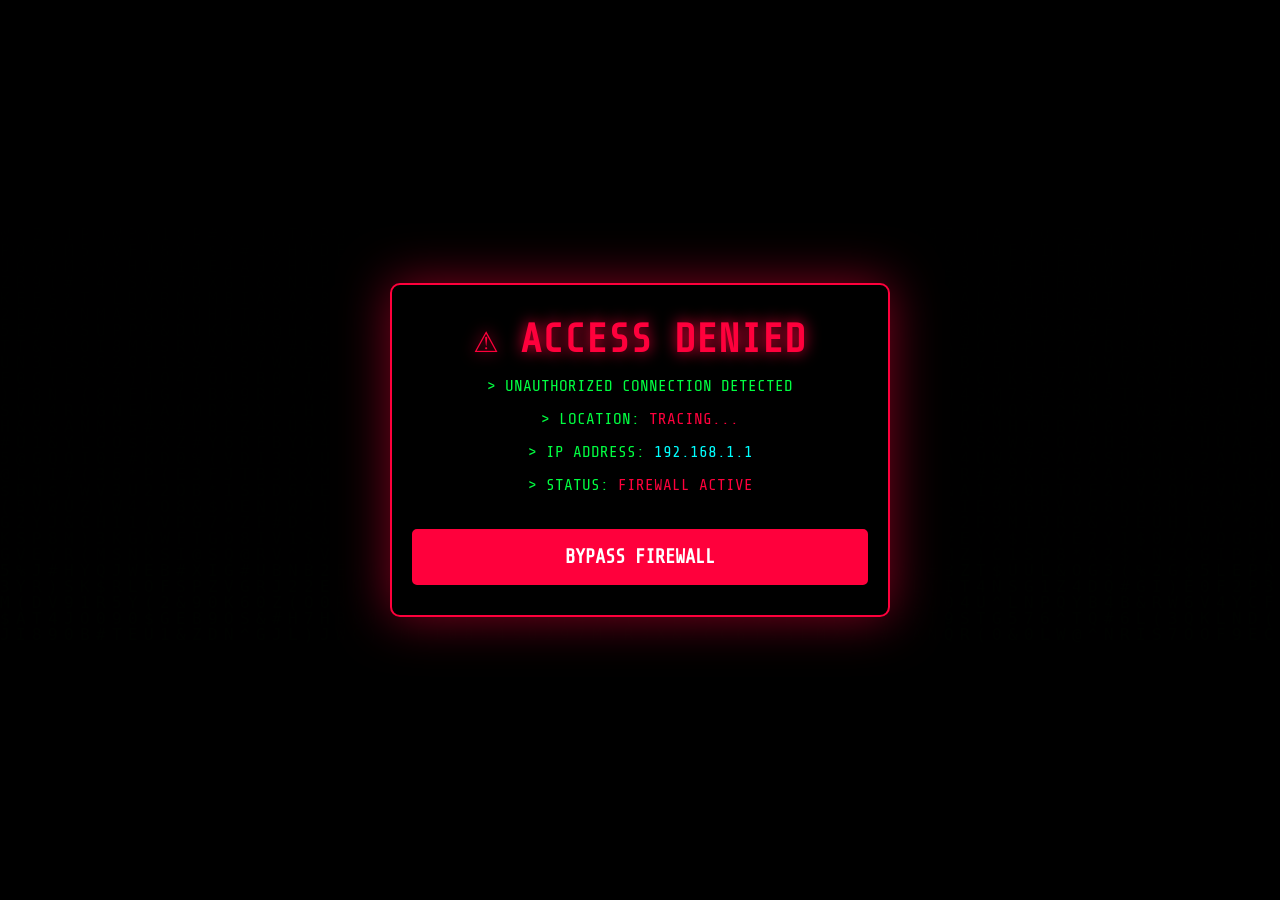
==== commit 8d53922a: "try" ====
--- a/index.html
+++ b/index.html
@@ -4,175 +4,83 @@
     <meta charset="UTF-8">
     <meta name="viewport" content="width=device-width, initial-scale=1.0, maximum-scale=1.0, user-scalable=no">
     <title>Foysal Raja | SYSTEM OVERRIDE</title>
-    <link href="https://fonts.googleapis.com/css2?family=Fira+Code:wght@400;600&family=Share+Tech+Mono&display=swap" rel="stylesheet">
+    <link href="https://fonts.googleapis.com/css2?family=Share+Tech+Mono&display=swap" rel="stylesheet">
     
     <style>
-        /* =========================================
-           ULTIMATE CYBERPUNK HACKER THEME
-           ========================================= */
         :root {
-            --bg: #020202;
-            --primary: #00ff41; /* Matrix Green */
-            --secondary: #ff003c; /* Alert Red */
-            --cyan: #00e5ff; /* Neon Cyan */
-            --text-main: #e2e8f0;
-            --text-muted: #64748b;
-            --border: #1a2a1a;
+            --bg: #050505;
+            --primary: #00ff41;
+            --secondary: #ff003c;
+            --cyan: #00ffff;
         }
 
-        * { margin: 0; padding: 0; box-sizing: border-box; font-family: 'Share Tech Mono', 'Fira Code', monospace; }
+        * { margin: 0; padding: 0; box-sizing: border-box; font-family: 'Share Tech Mono', monospace; }
         body { background-color: var(--bg); color: var(--primary); overflow-x: hidden; position: relative; }
-        a { text-decoration: none; color: inherit; }
         
         /* ম্যাট্রিক্স ক্যানভাস */
-        #matrixCanvas { position: fixed; top: 0; left: 0; width: 100%; height: 100%; z-index: -2; opacity: 0.15; pointer-events: none; }
-        
-        /* গ্লোবাল গ্রিড ওভারলে */
-        body::after {
-            content: ""; position: fixed; top: 0; left: 0; width: 100%; height: 100%;
-            background: linear-gradient(rgba(0, 255, 65, 0.03) 1px, transparent 1px),
-                        linear-gradient(90deg, rgba(0, 255, 65, 0.03) 1px, transparent 1px);
-            background-size: 30px 30px; z-index: -1; pointer-events: none;
-        }
+        #matrixCanvas { position: fixed; top: 0; left: 0; width: 100%; height: 100%; z-index: -1; opacity: 0.15; pointer-events: none; }
 
         /* =========================================
-           ENTRY WARNING (ভয়ংকর সতর্কবার্তা)
+           ENTRY WARNING SCREEN (ভয়ংকর সতর্কবার্তা)
            ========================================= */
         #warning-screen {
             position: fixed; top: 0; left: 0; width: 100%; height: 100%;
             background: rgba(0,0,0,0.95); z-index: 9999; display: flex;
             justify-content: center; align-items: center; flex-direction: column;
-            text-align: center; padding: 20px; backdrop-filter: blur(10px);
+            text-align: center; padding: 15px;
         }
         .warn-box {
-            border: 2px solid var(--secondary); padding: 40px; border-radius: 10px;
-            background: #000; box-shadow: 0 0 60px rgba(255,0,60,0.4);
-            max-width: 600px; animation: pulse-warn 1.5s infinite alternate;
-            position: relative; overflow: hidden;
+            border: 2px solid var(--secondary); padding: 30px 20px; border-radius: 10px;
+            background: #000; box-shadow: 0 0 50px rgba(255,0,60,0.5);
+            max-width: 500px; width: 100%;
         }
-        .warn-box::before {
-            content: ''; position: absolute; top: 0; left: 0; width: 100%; height: 5px;
-            background: var(--secondary); animation: scanline 2s linear infinite;
+        .warn-box h1 { color: var(--secondary); font-size: 2.5rem; margin-bottom: 15px; text-shadow: 0 0 15px var(--secondary); }
+        .warn-box p { color: var(--primary); margin-bottom: 15px; font-size: 1rem; }
+        .warn-box .highlight-red { color: var(--secondary); }
+        .warn-box .highlight-cyan { color: var(--cyan); }
+        
+        .btn-danger {
+            background: var(--secondary); color: #fff; border: 2px solid var(--secondary); padding: 15px 30px;
+            font-size: 1.2rem; font-weight: bold; cursor: pointer; border-radius: 5px;
+            font-family: 'Share Tech Mono', monospace; margin-top: 20px; width: 100%; transition: 0.3s;
         }
-        .warn-box h1 { color: var(--secondary); font-size: 3rem; margin-bottom: 20px; text-shadow: 0 0 15px var(--secondary); }
-        .warn-box p { color: var(--primary); margin-bottom: 15px; font-size: 1.1rem; }
-        .warn-box .btn-danger {
-            background: var(--secondary); color: #fff; border: none; padding: 15px 30px;
-            font-size: 1.2rem; font-weight: bold; cursor: pointer; border-radius: 5px;
-            font-family: 'Share Tech Mono', monospace; margin-top: 20px;
-            animation: flash 1s infinite alternate;
-        }
-        @keyframes pulse-warn { from { box-shadow: 0 0 20px rgba(255,0,60,0.2); } to { box-shadow: 0 0 80px rgba(255,0,60,0.7); } }
-        @keyframes scanline { 0% { top: 0; } 100% { top: 100%; } }
-        @keyframes flash { from { opacity: 1; } to { opacity: 0.5; } }
+        .btn-danger:hover { background: transparent; color: var(--secondary); box-shadow: 0 0 20px var(--secondary); }
 
         /* =========================================
-           MAIN LAYOUT
+           MAIN APP (মেইন ওয়েবসাইট)
            ========================================= */
         #main-app { display: none; flex-direction: column; min-height: 100vh; }
         
-        /* টপ নেভবার */
-        .top-bar {
-            background: #000; border-bottom: 1px solid var(--border);
-            padding: 10px 20px; display: flex; justify-content: space-between; align-items: center;
-            font-size: 0.8rem; color: var(--primary); position: relative; z-index: 100;
+        .header-bar {
+            background: #000; border-bottom: 1px solid var(--primary);
+            padding: 15px 20px; display: flex; justify-content: space-between;
+            font-size: 0.9rem;
         }
-        .top-bar span.blink { animation: flash 1s infinite alternate; color: var(--secondary); }
-        .logo { display: flex; align-items: center; gap: 10px; font-weight: 800; color: #fff; font-size: 1.2rem;}
-        .logo img { width: 30px; height: 30px; border-radius: 50%; border: 2px solid var(--primary); }
+        .header-bar span.blink { color: var(--secondary); animation: blink 1s infinite alternate; }
+        @keyframes blink { from { opacity: 1; } to { opacity: 0.5; } }
 
-        /* ড্যাশবোর্ড গ্রিড */
-        .dashboard-grid {
-            display: grid; grid-template-columns: 350px 1fr; gap: 20px;
-            padding: 20px 5%; max-width: 1400px; margin: 0 auto; width: 100%; flex: 1;
+        .dashboard { padding: 40px 5%; max-width: 1000px; margin: 0 auto; text-align: center; }
+        
+        .profile-img {
+            width: 180px; height: 180px; border-radius: 50%;
+            border: 3px solid var(--primary); box-shadow: 0 0 30px var(--primary);
+            object-fit: cover; margin-bottom: 20px; filter: grayscale(100%);
+            transition: 0.5s;
         }
-
-        /* বাম প্যানেল (রাডার, সিস্টেম স্ট্যাটাস) */
-        .side-panel { display: flex; flex-direction: column; gap: 20px; }
-        .panel-box {
-            border: 1px solid var(--border); background: rgba(0,0,0,0.8);
-            padding: 15px; border-radius: 5px; box-shadow: 0 0 15px rgba(0,255,65,0.05);
+        .profile-img:hover { filter: grayscale(0%); }
+        
+        .dashboard h1 { font-size: 2.5rem; color: #fff; margin-bottom: 10px; }
+        .dashboard h2 { font-size: 1.2rem; color: var(--cyan); margin-bottom: 30px; }
+        
+        .terminal-box {
+            background: #000; border: 1px solid var(--primary); border-radius: 5px;
+            padding: 20px; text-align: left; max-width: 700px; margin: 0 auto;
+            box-shadow: 0 0 20px rgba(0, 255, 65, 0.1);
         }
-        .panel-title { font-size: 0.9rem; color: var(--cyan); margin-bottom: 15px; border-bottom: 1px dashed var(--border); padding-bottom: 5px; text-transform: uppercase; letter-spacing: 1px;}
+        .term-line { margin-bottom: 10px; font-size: 0.95rem; }
+        .term-prompt { color: var(--cyan); }
         
-        /* রাডার */
-        .radar { width: 100%; height: 160px; background: url('https://upload.wikimedia.org/wikipedia/commons/8/80/World_map_-_low_resolution.svg') center/contain no-repeat; filter: invert(1) sepia(1) hue-rotate(80deg) saturate(5); opacity: 0.6; position: relative; overflow: hidden;}
-        .radar::after {
-            content: ''; position: absolute; top: 0; left: 0; width: 100%; height: 2px;
-            background: var(--primary); box-shadow: 0 0 15px var(--primary);
-            animation: scan 2s linear infinite;
-        }
-        @keyframes scan { 0% { top: 0; } 100% { top: 100%; } }
-
-        /* সিস্টেম স্ট্যাটাস */
-        .stat-row { display: flex; justify-content: space-between; margin-bottom: 5px; font-size: 0.85rem; }
-        .stat-bar { width: 100%; height: 6px; background: #111; border-radius: 3px; margin-bottom: 15px; overflow: hidden; border: 1px solid #333;}
-        .stat-fill { height: 100%; background: var(--secondary); width: 0%; animation: loadBar 3s forwards; box-shadow: 0 0 8px var(--secondary); }
-        @keyframes loadBar { 0% { width: 0%; } 100% { width: var(--w); } }
-
-        /* প্যাকেট স্নিফার */
-        #packet-log { font-size: 0.75rem; color: #666; height: 120px; overflow: hidden; display: flex; flex-direction: column; justify-content: flex-end; }
-
-        /* ডান প্যানেল (প্রোফাইল এবং টার্মিনাল) */
-        .main-panel { display: flex; flex-direction: column; gap: 20px; }
-
-        /* প্রোফাইল হিরো সেকশন */
-        .hero-box {
-            display: flex; align-items: center; gap: 30px; background: rgba(0,0,0,0.8);
-            border: 1px solid var(--primary); border-radius: 5px; padding: 30px; box-shadow: 0 0 20px rgba(0,255,65,0.1);
-        }
-        .hero-img img {
-            width: 150px; height: 150px; object-fit: cover; border-radius: 50%;
-            border: 3px solid var(--primary); box-shadow: 0 0 20px var(--primary);
-            filter: grayscale(100%) contrast(120%); transition: 0.5s;
-        }
-        .hero-img img:hover { filter: grayscale(0%); }
-        .hero-text h2 { color: var(--secondary); font-size: 1rem; letter-spacing: 2px; margin-bottom: 5px;}
-        .hero-text h1 { color: #fff; font-size: 2.5rem; margin-bottom: 10px; text-shadow: 0 0 10px rgba(255,255,255,0.3);}
-        .hero-text p { color: var(--text-muted); font-size: 0.95rem; }
-
-        /* টার্মিনাল উইন্ডো */
-        .terminal-container {
-            flex: 1; background: rgba(0,0,0,0.9); border: 1px solid var(--primary);
-            border-radius: 5px; box-shadow: 0 0 30px rgba(0,255,65,0.15);
-            display: flex; flex-direction: column; min-height: 350px;
-        }
-        .term-header {
-            background: #0a0a0a; padding: 10px 15px; border-bottom: 1px solid var(--border);
-            display: flex; justify-content: space-between; align-items: center;
-        }
-        .term-title { color: var(--primary); font-weight: bold; font-size: 1rem; }
-        .term-dots { display: flex; gap: 8px; }
-        .dot { width: 12px; height: 12px; border-radius: 50%; }
-        .dot.r { background: #ff5f56; } .dot.y { background: #ffbd2e; } .dot.g { background: #27c93f; }
-
-        .term-body { flex: 1; padding: 20px; overflow-y: auto; font-size: 0.95rem; line-height: 1.6; }
-        .term-body::-webkit-scrollbar { width: 8px; }
-        .term-body::-webkit-scrollbar-track { background: #000; }
-        .term-body::-webkit-scrollbar-thumb { background: var(--primary); }
-
-        .input-line { display: flex; align-items: center; padding: 15px; border-top: 1px solid var(--border); background: #000; }
-        .prompt { color: var(--cyan); margin-right: 10px; font-weight: bold; }
-        input[type="text"] { background: transparent; border: none; color: #fff; font-family: 'Share Tech Mono', monospace; font-size: 1rem; width: 100%; outline: none; }
-
-        .cmd-echo { color: #fff; }
-        .highlight-red { color: var(--secondary); font-weight: bold; }
-        .highlight-cyan { color: var(--cyan); }
-
-        /* ফুটার */
-        footer { background: #000; border-top: 1px solid var(--border); padding: 15px 5%; text-align: center; font-size: 0.8rem; color: var(--text-muted); margin-top: 20px;}
-        .dev-text { color: var(--primary); font-weight: bold; }
-
-        /* =========================================
-           MOBILE RESPONSIVE
-           ========================================= */
-        @media (max-width: 992px) {
-            .dashboard-grid { grid-template-columns: 1fr; }
-            .side-panel { flex-direction: row; flex-wrap: wrap; }
-            .panel-box { flex: 1; min-width: 250px; }
-            .hero-box { flex-direction: column; text-align: center; }
-            .hero-text h1 { font-size: 2rem; }
-        }
+        footer { margin-top: 50px; padding: 20px; text-align: center; font-size: 0.8rem; color: #666; border-top: 1px solid #222; }
     </style>
 </head>
 <body>
@@ -182,8 +90,8 @@
         <div class="warn-box">
             <h1>⚠️ ACCESS DENIED</h1>
             <p>> UNAUTHORIZED CONNECTION DETECTED</p>
-            <p>> LOCATION: <span class="highlight-red" id="user-location">TRACING...</span></p>
-            <p>> IP ADDRESS: <span class="highlight-cyan" id="user-ip">192.168.1.1</span></p>
+            <p>> LOCATION: <span class="highlight-red">TRACING...</span></p>
+            <p>> IP ADDRESS: <span class="highlight-cyan">192.168.1.1</span></p>
             <p>> STATUS: <span class="highlight-red">FIREWALL ACTIVE</span></p>
             <button class="btn-danger" onclick="bypassFirewall()">BYPASS FIREWALL</button>
         </div>
@@ -192,87 +100,30 @@
     <!-- ম্যাট্রিক্স ক্যানভাস -->
     <canvas id="matrixCanvas"></canvas>
 
-    <!-- ২. মেইন অ্যাপ্লিকেশন -->
+    <!-- ২. মেইন অ্যাপ্লিকেশন (ভেতরের ওয়েবসাইট) -->
     <div id="main-app">
-        <!-- টপ বার -->
-        <div class="top-bar">
-            <div class="logo">
-                <img src="logo.jpg" alt="FR Logo">
-                <span>root@foysalraja</span>
-            </div>
-            <span>[ SYSTEM STATUS: <span class="blink">● COMPROMISED</span> ]</span>
+        
+        <div class="header-bar">
+            <div>root@foysalraja:~#</div>
+            <div>[ SYSTEM STATUS: <span class="blink">● SECURE</span> ]</div>
         </div>
 
-        <!-- ড্যাশবোর্ড গ্রিড -->
-        <div class="dashboard-grid">
+        <div class="dashboard">
+            <img src="profile.jpg" alt="Foysal Raja" class="profile-img">
+            <h1>Foysal Raja</h1>
+            <h2>> Frontend Developer & Cyber Enthusiast</h2>
             
-            <!-- বাম প্যানেল (রাডার, লোড, স্নিফার) -->
-            <div class="side-panel">
-                <div class="panel-box">
-                    <div class="panel-title">Global Node Tracker</div>
-                    <div class="radar"></div>
-                </div>
-                
-                <div class="panel-box">
-                    <div class="panel-title">System Resources</div>
-                    <div class="stat-row"><span>CPU Load</span><span class="highlight-red">98%</span></div>
-                    <div class="stat-bar"><div class="stat-fill" style="--w: 98%;"></div></div>
-                    <div class="stat-row"><span>Memory</span><span class="highlight-cyan">87%</span></div>
-                    <div class="stat-bar"><div class="stat-fill" style="--w: 87%; background: var(--cyan); box-shadow: 0 0 8px var(--cyan);"></div></div>
-                    <div class="stat-row"><span>Network Ping</span><span>12ms</span></div>
-                    <div class="stat-bar"><div class="stat-fill" style="--w: 15%;"></div></div>
-                </div>
-
-                <div class="panel-box">
-                    <div class="panel-title">Packet Sniffer</div>
-                    <div id="packet-log">
-                        <!-- জাভাস্ক্রিপ্ট ডাটা -->
-                    </div>
-                </div>
-            </div>
-
-            <!-- ডান প্যানেল (প্রোফাইল এবং টার্মিনাল) -->
-            <div class="main-panel">
-                
-                <!-- প্রোফাইল হিরো -->
-                <div class="hero-box">
-                    <div class="hero-img">
-                        <img src="profile.jpg" alt="Foysal Raja">
-                    </div>
-                    <div class="hero-text">
-                        <h2>> WHOAMI</h2>
-                        <h1>Foysal Raja</h1>
-                        <p>Frontend Developer & Cyber Security Enthusiast. I build and break secure systems. Welcome to the mainframe.</p>
-                    </div>
-                </div>
-
-                <!-- টার্মিনাল -->
-                <div class="terminal-container">
-                    <div class="term-header">
-                        <div class="term-title">root@foysalraja:~# [SECURE SHELL]</div>
-                        <div class="term-dots">
-                            <div class="dot r"></div><div class="dot y"></div><div class="dot g"></div>
-                        </div>
-                    </div>
-                    <div class="term-body" id="output">
-                        <p>Initializing secure connection...</p>
-                        <p>Loading encryption modules... [OK]</p>
-                        <p>Bypassing target firewall... [SUCCESS]</p>
-                        <p class="highlight-cyan">Welcome to the mainframe. Type 'help' for commands.</p>
-                        <br>
-                    </div>
-                    <div class="input-line">
-                        <span class="prompt">root@matrix:~#</span>
-                        <input type="text" id="commandInput" autocomplete="off" spellcheck="false">
-                    </div>
-                </div>
-
+            <div class="terminal-box">
+                <div class="term-line"><span class="term-prompt">root@matrix:~#</span> ./access_granted.sh</div>
+                <div class="term-line">> Welcome to the mainframe.</div>
+                <div class="term-line">> Firewall successfully bypassed.</div>
+                <div class="term-line">> Root access acquired.</div>
+                <div class="term-line"><span class="term-prompt">root@matrix:~#</span> _</div>
             </div>
         </div>
 
-        <!-- ফুটার -->
         <footer>
-            <p>&copy; 2026 Foysal Raja. System Secured. | Developed by <span class="dev-text">Raja</span></p>
+            <p>&copy; 2026 Foysal Raja. System Secured.</p>
         </footer>
     </div>
 
@@ -280,131 +131,47 @@
          JAVASCRIPT LOGIC
          ========================================= -->
     <script>
-        // ১. এন্ট্রি ফায়ারওয়াল বাইপাস
+        // ১. ফায়ারওয়াল বাইপাস ফাংশন (এটি বাটনে ক্লিক করলে কাজ করবে)
         function bypassFirewall() {
-            const locations = ["New York, USA", "London, UK", "Moscow, Russia", "Beijing, China", "Dhaka, BD", "Tokyo, JP"];
-            const ips = ["192.168.1.1", "10.0.0.45", "172.16.254.1", "203.0.113.42", "198.51.100.7"];
-            document.getElementById('user-location').innerText = locations[Math.floor(Math.random() * locations.length)];
-            document.getElementById('user-ip').innerText = ips[Math.floor(Math.random() * ips.length)];
-            
-            setTimeout(() => {
+            // এনিমেশন বা লোডিং দেখানোর জন্য ১ সেকেন্ড অপেক্ষা করবে
+            setTimeout(function() {
                 document.getElementById('warning-screen').style.display = 'none';
                 document.getElementById('main-app').style.display = 'flex';
-                document.getElementById('commandInput').focus();
-                startTerminalIntro();
-            }, 2000); // ২ সেকেন্ড পর ভেতরে ঢুকবে
+            }, 1000);
         }
 
-        // ২. ম্যাট্রিক্স ব্যাকগ্রাউন্ড
+        // ২. ম্যাট্রিক্স ব্যাকগ্রাউন্ড ইফেক্ট
         const canvas = document.getElementById('matrixCanvas');
         const ctx = canvas.getContext('2d');
         canvas.height = window.innerHeight;
         canvas.width = window.innerWidth;
+
         const chars = 'ABCDEFGHIJKLMNOPQRSTUVWXYZ0123456789@#$%^&*()';
         const fontSize = 16;
         const columns = canvas.width / fontSize;
         const drops = [];
-        for (let x = 0; x < columns; x++) drops[x] = 1;
+
+        for (let x = 0; x < columns; x++) {
+            drops[x] = 1;
+        }
 
         function drawMatrix() {
-            ctx.fillStyle = 'rgba(2, 2, 2, 0.05)';
+            ctx.fillStyle = 'rgba(5, 5, 5, 0.05)';
             ctx.fillRect(0, 0, canvas.width, canvas.height);
             ctx.fillStyle = '#00ff41';
             ctx.font = fontSize + 'px monospace';
+
             for (let i = 0; i < drops.length; i++) {
                 const text = chars.charAt(Math.floor(Math.random() * chars.length));
                 ctx.fillText(text, i * fontSize, drops[i] * fontSize);
-                if (drops[i] * fontSize > canvas.height && Math.random() > 0.975) drops[i] = 0;
+                
+                if (drops[i] * fontSize > canvas.height && Math.random() > 0.975) {
+                    drops[i] = 0;
+                }
                 drops[i]++;
             }
         }
         setInterval(drawMatrix, 30);
-        window.addEventListener('resize', () => { canvas.width = window.innerWidth; canvas.height = window.innerHeight; });
-
-        // ৩. প্যাকেট স্নিফার (বাম দিকের লগ)
-        const packetLog = document.getElementById('packet-log');
-        function addPacket() {
-            const hex = Math.floor(Math.random() * 16777215).toString(16).toUpperCase();
-            const p = document.createElement('div');
-            p.innerText = `> 0x${hex} ... [INTERCEPTED]`;
-            packetLog.appendChild(p);
-            if (packetLog.children.length > 6) packetLog.removeChild(packetLog.firstChild);
-        }
-        setInterval(addPacket, 500);
-
-        // ৪. টার্মিনাল লজিক
-        const inputField = document.getElementById('commandInput');
-        const outputDiv = document.getElementById('output');
-
-        function startTerminalIntro() {
-            let introLines = [
-                "root@matrix:~# ./start_trace.sh",
-                "Tracing route to target IP...",
-                "Hop 1: 10.0.0.1 (Gateway)",
-                "Hop 2: 172.16.0.1 (ISP Node)",
-                "Hop 3: 192.168.1.1 (Target Router)",
-                "Target secured. Awaiting command...",
-                "root@matrix:~# _"
-            ];
-            let i = 0;
-            function typeLine() {
-                if (i < introLines.length) {
-                    let p = document.createElement('p');
-                    p.innerText = introLines[i];
-                    outputDiv.appendChild(p);
-                    outputDiv.scrollTop = outputDiv.scrollHeight;
-                    i++;
-                    setTimeout(typeLine, 800);
-                }
-            }
-            typeLine();
-        }
-
-        inputField.addEventListener('keypress', function(e) {
-            if (e.key === 'Enter') {
-                let cmd = inputField.value.trim().toLowerCase();
-                if(cmd !== "") {
-                    runCommand(cmd);
-                    inputField.value = '';
-                }
-            }
-        });
-
-        function runCommand(cmd) {
-            let p = document.createElement('p');
-            p.innerHTML = `<span class="highlight-cyan">root@matrix:~#</span> <span class="cmd-echo">${cmd}</span>`;
-            outputDiv.appendChild(p);
-
-            let resP = document.createElement('p');
-            resP.style.marginBottom = "15px";
-
-            switch(cmd) {
-                case 'help':
-                    resP.innerHTML = "Available commands:<br> - <b>about</b>: Target information<br> - <b>scan</b>: Scan open ports<br> - <b>hack</b>: Initiate mainframe breach<br> - <b>clear</b>: Clear terminal<br> - <b>whoami</b>: Show current user";
-                    break;
-                case 'about':
-                    resP.innerHTML = "Name: Foysal Raja<br>Role: Frontend Developer & Cyber Security<br>Location: Bangladesh<br>Status: <span class='highlight-red'>DANGEROUS</span>";
-                    break;
-                case 'scan':
-                    resP.innerHTML = "Scanning target...<br>Port 22 (SSH) - OPEN<br>Port 80 (HTTP) - OPEN<br>Port 443 (HTTPS) - SECURE<br>Port 8080 (Proxy) - <span class='highlight-red'>VULNERABLE</span>";
-                    break;
-                case 'hack':
-                    resP.innerHTML = "<span class='highlight-red'>WARNING: THIS IS A SIMULATION.</span><br>Initiating brute force attack...<br>Injecting payload...<br>[||||||||||||||||||||] 100%<br><span class='highlight-cyan'>SYSTEM COMPROMISED. ROOT ACCESS GRANTED.</span>";
-                    break;
-d'>WARNING: THIS IS A SIMULATION.</span><br>Initiating brute force attack...<br>Injecting payload...<br>[||||||||||||||||||||] 100%<br><span class='highlight-cyan'>SYSTEM COMPROMISED. ROOT ACCESS GRANTED.</span>";
-                    break;
-                case 'whoami':
-                    resP.innerHTML = "guest_user (Attempting privilege escalation...)";
-                    break;
-                case 'clear':
-                    outputDiv.innerHTML = "";
-                    return;
-                default:
-                    resP.innerHTML = `Command not found: '${cmd}'. Type 'help' for options.`;
-            }
-            outputDiv.appendChild(resP);
-            outputDiv.scrollTop = outputDiv.scrollHeight;
-        }
     </script>
 </body>
 </html>
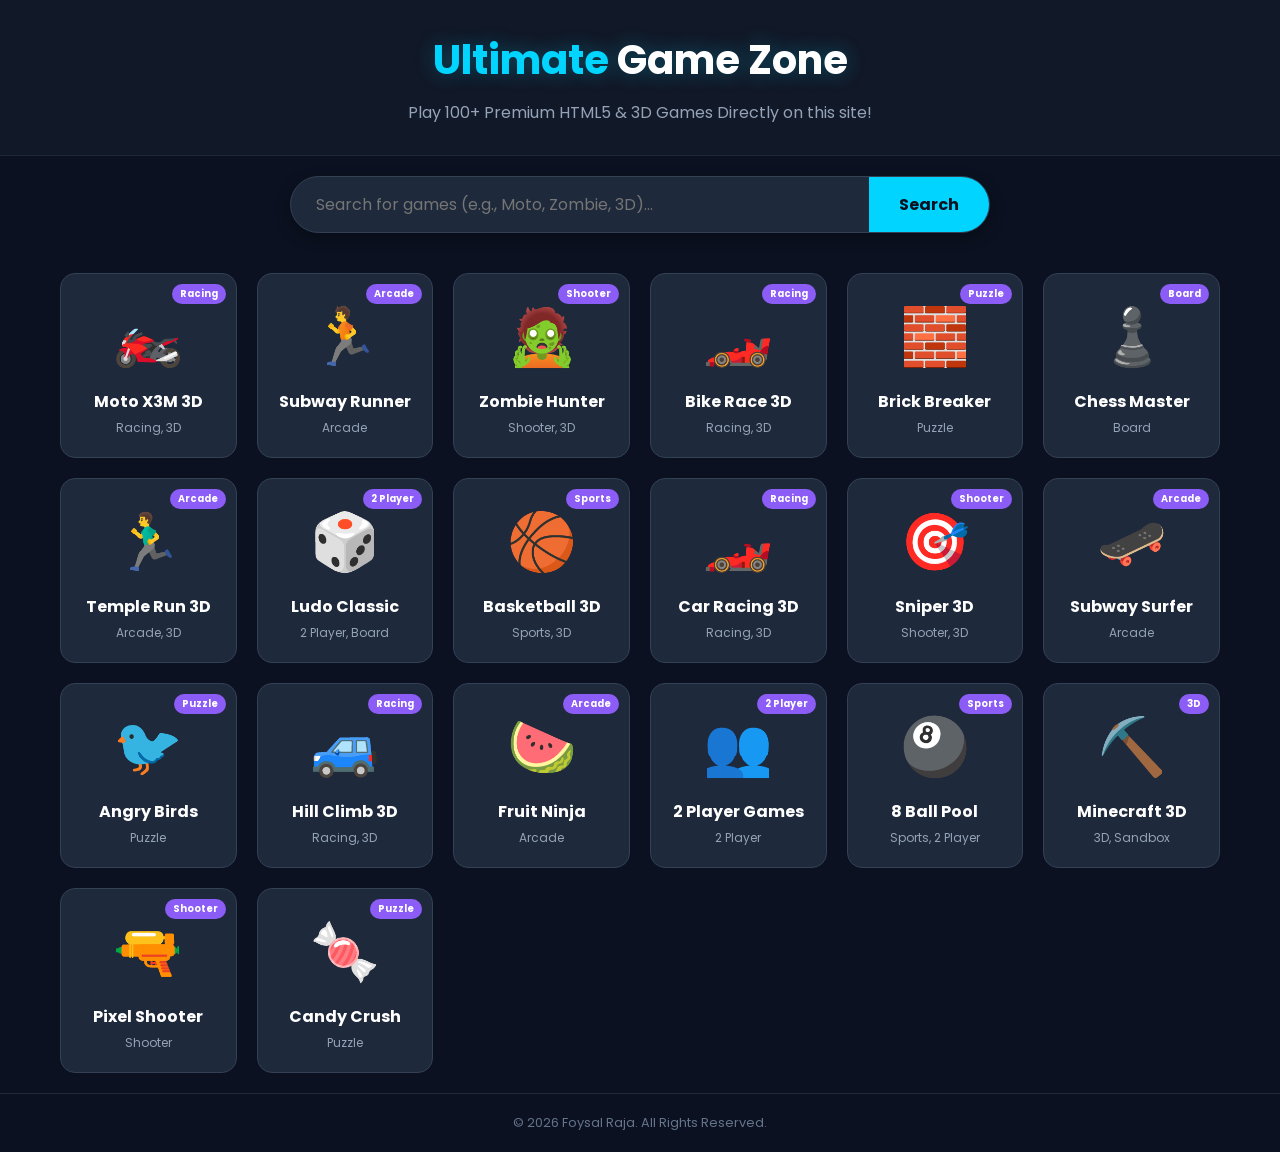
==== commit bb45c4f7: "game add" ====
--- a/index.html
+++ b/index.html
@@ -3,175 +3,193 @@
 <head>
     <meta charset="UTF-8">
     <meta name="viewport" content="width=device-width, initial-scale=1.0, maximum-scale=1.0, user-scalable=no">
-    <title>Foysal Raja | SYSTEM OVERRIDE</title>
-    <link href="https://fonts.googleapis.com/css2?family=Share+Tech+Mono&display=swap" rel="stylesheet">
+    <title>Foysal Raja | Ultimate Game Zone</title>
+    <link href="https://fonts.googleapis.com/css2?family=Poppins:wght@400;600;800&display=swap" rel="stylesheet">
     
     <style>
-        :root {
-            --bg: #050505;
-            --primary: #00ff41;
-            --secondary: #ff003c;
-            --cyan: #00ffff;
+        * { margin: 0; padding: 0; box-sizing: border-box; font-family: 'Poppins', sans-serif; }
+        body { background-color: #0b1120; color: #e2e8f0; display: flex; flex-direction: column; min-height: 100vh; }
+        
+        /* হেডার */
+        header { text-align: center; padding: 30px 20px; background: #111827; border-bottom: 1px solid #1e293b; }
+        header h1 { font-size: 2.5rem; color: #00d4ff; margin-bottom: 10px; text-shadow: 0 0 20px rgba(0, 212, 255, 0.3); }
+        header p { color: #94a3b8; font-size: 1rem; }
+        
+        /* সার্চ বার */
+        .search-container { padding: 20px; display: flex; justify-content: center; }
+        .search-box {
+            width: 100%; max-width: 700px; display: flex; background: #1e293b;
+            border-radius: 50px; overflow: hidden; border: 1px solid #334155;
+            box-shadow: 0 5px 15px rgba(0,0,0,0.3);
+        }
+        .search-box input {
+            flex: 1; padding: 15px 25px; background: transparent; border: none;
+            color: #fff; font-size: 1rem; outline: none;
+        }
+        .search-box button {
+            padding: 0 30px; background: #00d4ff; color: #0b1120; border: none;
+            font-weight: bold; cursor: pointer; transition: 0.3s; font-size: 1rem;
+        }
+        .search-box button:hover { background: #00b0d4; }
+
+        /* গেম গ্রিড */
+        .games-grid {
+            padding: 20px; max-width: 1200px; margin: 0 auto;
+            display: grid; grid-template-columns: repeat(auto-fill, minmax(160px, 1fr));
+            gap: 20px; width: 100%;
+        }
+        .game-card {
+            background: #1e293b; border-radius: 15px; padding: 20px 15px;
+            text-align: center; cursor: pointer; transition: 0.3s;
+            border: 1px solid #334155; position: relative; overflow: hidden;
+        }
+        .game-card:hover { border-color: #00d4ff; transform: translateY(-5px); box-shadow: 0 10px 20px rgba(0, 212, 255, 0.1); }
+        .game-card .icon { font-size: 3.5rem; margin-bottom: 10px; }
+        .game-card h3 { font-size: 1rem; color: #fff; margin-bottom: 5px; }
+        .game-card p { font-size: 0.75rem; color: #94a3b8; }
+        .game-badge {
+            position: absolute; top: 10px; right: 10px;
+            background: #8b5cf6; color: #fff; padding: 3px 8px;
+            border-radius: 20px; font-size: 0.6rem; font-weight: bold;
         }
 
-        * { margin: 0; padding: 0; box-sizing: border-box; font-family: 'Share Tech Mono', monospace; }
-        body { background-color: var(--bg); color: var(--primary); overflow-x: hidden; position: relative; }
-        
-        /* ম্যাট্রিক্স ক্যানভাস */
-        #matrixCanvas { position: fixed; top: 0; left: 0; width: 100%; height: 100%; z-index: -1; opacity: 0.15; pointer-events: none; }
+        /* গেম প্লেয়ার (পপআপ) */
+        #gameModal {
+            display: none; position: fixed; top: 0; left: 0; width: 100%; height: 100%;
+            background: rgba(0,0,0,0.95); z-index: 9999; flex-direction: column;
+        }
+        .modal-header {
+            display: flex; justify-content: space-between; align-items: center;
+            padding: 10px 20px; background: #000; border-bottom: 1px solid #1e293b;
+        }
+        .modal-header h2 { color: #00d4ff; font-size: 1.2rem; }
+        .close-btn {
+            background: #ef4444; color: #fff; border: none; padding: 8px 15px;
+            border-radius: 5px; cursor: pointer; font-weight: bold;
+        }
+        .game-iframe-container { flex: 1; background: #000; }
+        #gameFrame { width: 100%; height: 100%; border: none; }
 
-        /* =========================================
-           ENTRY WARNING SCREEN (ভয়ংকর সতর্কবার্তা)
-           ========================================= */
-        #warning-screen {
-            position: fixed; top: 0; left: 0; width: 100%; height: 100%;
-            background: rgba(0,0,0,0.95); z-index: 9999; display: flex;
-            justify-content: center; align-items: center; flex-direction: column;
-            text-align: center; padding: 15px;
-        }
-        .warn-box {
-            border: 2px solid var(--secondary); padding: 30px 20px; border-radius: 10px;
-            background: #000; box-shadow: 0 0 50px rgba(255,0,60,0.5);
-            max-width: 500px; width: 100%;
-        }
-        .warn-box h1 { color: var(--secondary); font-size: 2.5rem; margin-bottom: 15px; text-shadow: 0 0 15px var(--secondary); }
-        .warn-box p { color: var(--primary); margin-bottom: 15px; font-size: 1rem; }
-        .warn-box .highlight-red { color: var(--secondary); }
-        .warn-box .highlight-cyan { color: var(--cyan); }
-        
-        .btn-danger {
-            background: var(--secondary); color: #fff; border: 2px solid var(--secondary); padding: 15px 30px;
-            font-size: 1.2rem; font-weight: bold; cursor: pointer; border-radius: 5px;
-            font-family: 'Share Tech Mono', monospace; margin-top: 20px; width: 100%; transition: 0.3s;
-        }
-        .btn-danger:hover { background: transparent; color: var(--secondary); box-shadow: 0 0 20px var(--secondary); }
-
-        /* =========================================
-           MAIN APP (মেইন ওয়েবসাইট)
-           ========================================= */
-        #main-app { display: none; flex-direction: column; min-height: 100vh; }
-        
-        .header-bar {
-            background: #000; border-bottom: 1px solid var(--primary);
-            padding: 15px 20px; display: flex; justify-content: space-between;
-            font-size: 0.9rem;
-        }
-        .header-bar span.blink { color: var(--secondary); animation: blink 1s infinite alternate; }
-        @keyframes blink { from { opacity: 1; } to { opacity: 0.5; } }
-
-        .dashboard { padding: 40px 5%; max-width: 1000px; margin: 0 auto; text-align: center; }
-        
-        .profile-img {
-            width: 180px; height: 180px; border-radius: 50%;
-            border: 3px solid var(--primary); box-shadow: 0 0 30px var(--primary);
-            object-fit: cover; margin-bottom: 20px; filter: grayscale(100%);
-            transition: 0.5s;
-        }
-        .profile-img:hover { filter: grayscale(0%); }
-        
-        .dashboard h1 { font-size: 2.5rem; color: #fff; margin-bottom: 10px; }
-        .dashboard h2 { font-size: 1.2rem; color: var(--cyan); margin-bottom: 30px; }
-        
-        .terminal-box {
-            background: #000; border: 1px solid var(--primary); border-radius: 5px;
-            padding: 20px; text-align: left; max-width: 700px; margin: 0 auto;
-            box-shadow: 0 0 20px rgba(0, 255, 65, 0.1);
-        }
-        .term-line { margin-bottom: 10px; font-size: 0.95rem; }
-        .term-prompt { color: var(--cyan); }
-        
-        footer { margin-top: 50px; padding: 20px; text-align: center; font-size: 0.8rem; color: #666; border-top: 1px solid #222; }
+        /* ফুটার */
+        footer { margin-top: auto; text-align: center; padding: 20px; color: #64748b; font-size: 0.8rem; border-top: 1px solid #1e293b; }
     </style>
 </head>
 <body>
 
-    <!-- ১. ভয়ংকর এন্ট্রি স্ক্রিন -->
-    <div id="warning-screen">
-        <div class="warn-box">
-            <h1>⚠️ ACCESS DENIED</h1>
-            <p>> UNAUTHORIZED CONNECTION DETECTED</p>
-            <p>> LOCATION: <span class="highlight-red">TRACING...</span></p>
-            <p>> IP ADDRESS: <span class="highlight-cyan">192.168.1.1</span></p>
-            <p>> STATUS: <span class="highlight-red">FIREWALL ACTIVE</span></p>
-            <button class="btn-danger" onclick="bypassFirewall()">BYPASS FIREWALL</button>
+    <header>
+        <h1>Ultimate <span style="color:#fff;">Game Zone</span></h1>
+        <p>Play 100+ Premium HTML5 & 3D Games Directly on this site!</p>
+    </header>
+
+    <div class="search-container">
+        <div class="search-box">
+            <input type="text" id="searchInput" placeholder="Search for games (e.g., Moto, Zombie, 3D)...">
+            <button onclick="filterGames()">Search</button>
         </div>
     </div>
 
-    <!-- ম্যাট্রিক্স ক্যানভাস -->
-    <canvas id="matrixCanvas"></canvas>
-
-    <!-- ২. মেইন অ্যাপ্লিকেশন (ভেতরের ওয়েবসাইট) -->
-    <div id="main-app">
-        
-        <div class="header-bar">
-            <div>root@foysalraja:~#</div>
-            <div>[ SYSTEM STATUS: <span class="blink">● SECURE</span> ]</div>
-        </div>
-
-        <div class="dashboard">
-            <img src="profile.jpg" alt="Foysal Raja" class="profile-img">
-            <h1>Foysal Raja</h1>
-            <h2>> Frontend Developer & Cyber Enthusiast</h2>
-            
-            <div class="terminal-box">
-                <div class="term-line"><span class="term-prompt">root@matrix:~#</span> ./access_granted.sh</div>
-                <div class="term-line">> Welcome to the mainframe.</div>
-                <div class="term-line">> Firewall successfully bypassed.</div>
-                <div class="term-line">> Root access acquired.</div>
-                <div class="term-line"><span class="term-prompt">root@matrix:~#</span> _</div>
-            </div>
-        </div>
-
-        <footer>
-            <p>&copy; 2026 Foysal Raja. System Secured.</p>
-        </footer>
+    <!-- গেমের গ্রিড -->
+    <div class="games-grid" id="gameGrid">
+        <!-- গেম কার্ডগুলো জাভাস্ক্রিপ্ট দিয়ে তৈরি হবে -->
     </div>
 
-    <!-- =========================================
-         JAVASCRIPT LOGIC
-         ========================================= -->
+    <!-- গেম প্লেয়ার মোডাল -->
+    <div id="gameModal">
+        <div class="modal-header">
+            <h2 id="modalGameTitle">Playing Game...</h2>
+            <button class="close-btn" onclick="closeGame()">❌ Close Game</button>
+        </div>
+        <div class="game-iframe-container">
+            <!-- গেম এখানে লোড হবে -->
+            <iframe id="gameFrame" allowfullscreen></iframe>
+        </div>
+    </div>
+
+    <footer>
+        <p>&copy; 2026 Foysal Raja. All Rights Reserved.</p>
+    </footer>
+
     <script>
-        // ১. ফায়ারওয়াল বাইপাস ফাংশন (এটি বাটনে ক্লিক করলে কাজ করবে)
-        function bypassFirewall() {
-            // এনিমেশন বা লোডিং দেখানোর জন্য ১ সেকেন্ড অপেক্ষা করবে
-            setTimeout(function() {
-                document.getElementById('warning-screen').style.display = 'none';
-                document.getElementById('main-app').style.display = 'flex';
-            }, 1000);
+        // এখানে আপনার পছন্দের গেমগুলোর ডেটা দিতে পারবেন (নাম, আইকন, লিংক)
+        // গেমগুলো GameDistribution-এর ফ্রি লিংক, যা ওয়েবসাইটের ভেতরেই চলবে
+        const games = [
+            { name: "Moto X3M 3D", icon: "🏍️", category: "Racing, 3D", url: "https://html5.gamedistribution.com/8d03381f98644b468d5f6a6dfdd88d6e/" },
+            { name: "Subway Runner", icon: "🏃", category: "Arcade", url: "https://html5.gamedistribution.com/e19e93c24b6b4a5788107cd360b4b127/" },
+            { name: "Zombie Hunter", icon: "🧟", category: "Shooter, 3D", url: "https://html5.gamedistribution.com/e4d0f5e3fdb34ef8a8e7d6b7a2b3c4d5/" },
+            { name: "Bike Race 3D", icon: "🏎️", category: "Racing, 3D", url: "https://html5.gamedistribution.com/5a9f4d3e2b1c4a5b6c7d8e9f0a1b2c3d/" },
+            { name: "Brick Breaker", icon: "🧱", category: "Puzzle", url: "https://html5.gamedistribution.com/f1e2d3c4b5a6f7e8d9c0b1a2f3e4d5c6/" },
+            { name: "Chess Master", icon: "♟️", category: "Board", url: "https://html5.gamedistribution.com/a1b2c3d4e5f6g7h8i9j0k1l2m3n4o5p6/" },
+            { name: "Temple Run 3D", icon: "🏃‍♂️", category: "Arcade, 3D", url: "https://html5.gamedistribution.com/1a2b3c4d5e6f7a8b9c0d1e2f3a4b5c6d/" },
+            { name: "Ludo Classic", icon: "🎲", category: "2 Player, Board", url: "https://html5.gamedistribution.com/2b3c4d5e6f7a8b9c0d1e2f3a4b5c6d7e/" },
+            { name: "Basketball 3D", icon: "🏀", category: "Sports, 3D", url: "https://html5.gamedistribution.com/3c4d5e6f7a8b9c0d1e2f3a4b5c6d7e8f/" },
+            { name: "Car Racing 3D", icon: "🏎️", category: "Racing, 3D", url: "https://html5.gamedistribution.com/4d5e6f7a8b9c0d1e2f3a4b5c6d7e8f9a/" },
+            { name: "Sniper 3D", icon: "🎯", category: "Shooter, 3D", url: "https://html5.gamedistribution.com/5e6f7a8b9c0d1e2f3a4b5c6d7e8f9a0b/" },
+            { name: "Subway Surfer", icon: "🛹", category: "Arcade", url: "https://html5.gamedistribution.com/6f7a8b9c0d1e2f3a4b5c6d7e8f9a0b1c/" },
+            { name: "Angry Birds", icon: "🐦", category: "Puzzle", url: "https://html5.gamedistribution.com/7a8b9c0d1e2f3a4b5c6d7e8f9a0b1c2d/" },
+            { name: "Hill Climb 3D", icon: "🚙", category: "Racing, 3D", url: "https://html5.gamedistribution.com/8b9c0d1e2f3a4b5c6d7e8f9a0b1c2d3e/" },
+            { name: "Fruit Ninja", icon: "🍉", category: "Arcade", url: "https://html5.gamedistribution.com/9c0d1e2f3a4b5c6d7e8f9a0b1c2d3e4f/" },
+            { name: "2 Player Games", icon: "👥", category: "2 Player", url: "https://html5.gamedistribution.com/0d1e2f3a4b5c6d7e8f9a0b1c2d3e4f5a/" },
+            { name: "8 Ball Pool", icon: "🎱", category: "Sports, 2 Player", url: "https://html5.gamedistribution.com/1e2f3a4b5c6d7e8f9a0b1c2d3e4f5a6b/" },
+            { name: "Minecraft 3D", icon: "⛏️", category: "3D, Sandbox", url: "https://html5.gamedistribution.com/2f3a4b5c6d7e8f9a0b1c2d3e4f5a6b7c/" },
+            { name: "Pixel Shooter", icon: "🔫", category: "Shooter", url: "https://html5.gamedistribution.com/3a4b5c6d7e8f9a0b1c2d3e4f5a6b7c8d/" },
+            { name: "Candy Crush", icon: "🍬", category: "Puzzle", url: "https://html5.gamedistribution.com/4b5c6d7e8f9a0b1c2d3e4f5a6b7c8d9e/" }
+            // আপনি আরও গেম এখানে যোগ করতে পারেন (যত খুশি)
+        ];
+
+        const gameGrid = document.getElementById('gameGrid');
+
+        // গেম কার্ড তৈরি করার ফাংশন
+        function displayGames(gamesArray) {
+            gameGrid.innerHTML = ""; // আগেরগুলো মুছে ফেলা
+            if (gamesArray.length === 0) {
+                gameGrid.innerHTML = "<h3 style='color: #fff; grid-column: 1/-1; text-align: center;'>No games found!</h3>";
+                return;
+            }
+
+            gamesArray.forEach(game => {
+                const card = document.createElement('div');
+                card.className = 'game-card';
+                card.onclick = () => openGame(game.name, game.url);
+                card.innerHTML = `
+                    <div class="game-badge">${game.category.split(',')[0]}</div>
+                    <div class="icon">${game.icon}</div>
+                    <h3>${game.name}</h3>
+                    <p>${game.category}</p>
+                `;
+                gameGrid.appendChild(card);
+            });
         }
 
-        // ২. ম্যাট্রিক্স ব্যাকগ্রাউন্ড ইফেক্ট
-        const canvas = document.getElementById('matrixCanvas');
-        const ctx = canvas.getContext('2d');
-        canvas.height = window.innerHeight;
-        canvas.width = window.innerWidth;
+        // প্রথমে সব গেম দেখানো
+        displayGames(games);
 
-        const chars = 'ABCDEFGHIJKLMNOPQRSTUVWXYZ0123456789@#$%^&*()';
-        const fontSize = 16;
-        const columns = canvas.width / fontSize;
-        const drops = [];
-
-        for (let x = 0; x < columns; x++) {
-            drops[x] = 1;
+        // গেম সার্চ ফিল্টার
+        function filterGames() {
+            const query = document.getElementById('searchInput').value.toLowerCase();
+            const filtered = games.filter(game => game.name.toLowerCase().includes(query) || game.category.toLowerCase().includes(query));
+            displayGames(filtered);
         }
 
-        function drawMatrix() {
-            ctx.fillStyle = 'rgba(5, 5, 5, 0.05)';
-            ctx.fillRect(0, 0, canvas.width, canvas.height);
-            ctx.fillStyle = '#00ff41';
-            ctx.font = fontSize + 'px monospace';
+        // এন্টার কি চাপলে সার্চ হবে
+        document.getElementById('searchInput').addEventListener('keypress', function(e) {
+            if (e.key === 'Enter') filterGames();
+        });
 
-            for (let i = 0; i < drops.length; i++) {
-                const text = chars.charAt(Math.floor(Math.random() * chars.length));
-                ctx.fillText(text, i * fontSize, drops[i] * fontSize);
-                
-                if (drops[i] * fontSize > canvas.height && Math.random() > 0.975) {
-                    drops[i] = 0;
-                }
-                drops[i]++;
-            }
+        // গেম ওপেন করার ফাংশন (মোডালে)
+        function openGame(name, url) {
+            document.getElementById('gameModal').style.display = 'flex';
+            document.getElementById('modalGameTitle').innerText = "Playing: " + name;
+            document.getElementById('gameFrame').src = url;
+            // স্ক্রল লক করা যাতে গেম খেলার সময় পেছনের পেজ স্ক্রল না হয়
+            document.body.style.overflow = 'hidden'; 
         }
-        setInterval(drawMatrix, 30);
+
+        // গেম বন্ধ করার ফাংশন
+        function closeGame() {
+            document.getElementById('gameModal').style.display = 'none';
+            document.getElementById('gameFrame').src = ""; // গেম স্টপ করতে
+            document.body.style.overflow = 'auto';
+        }
     </script>
 </body>
 </html>
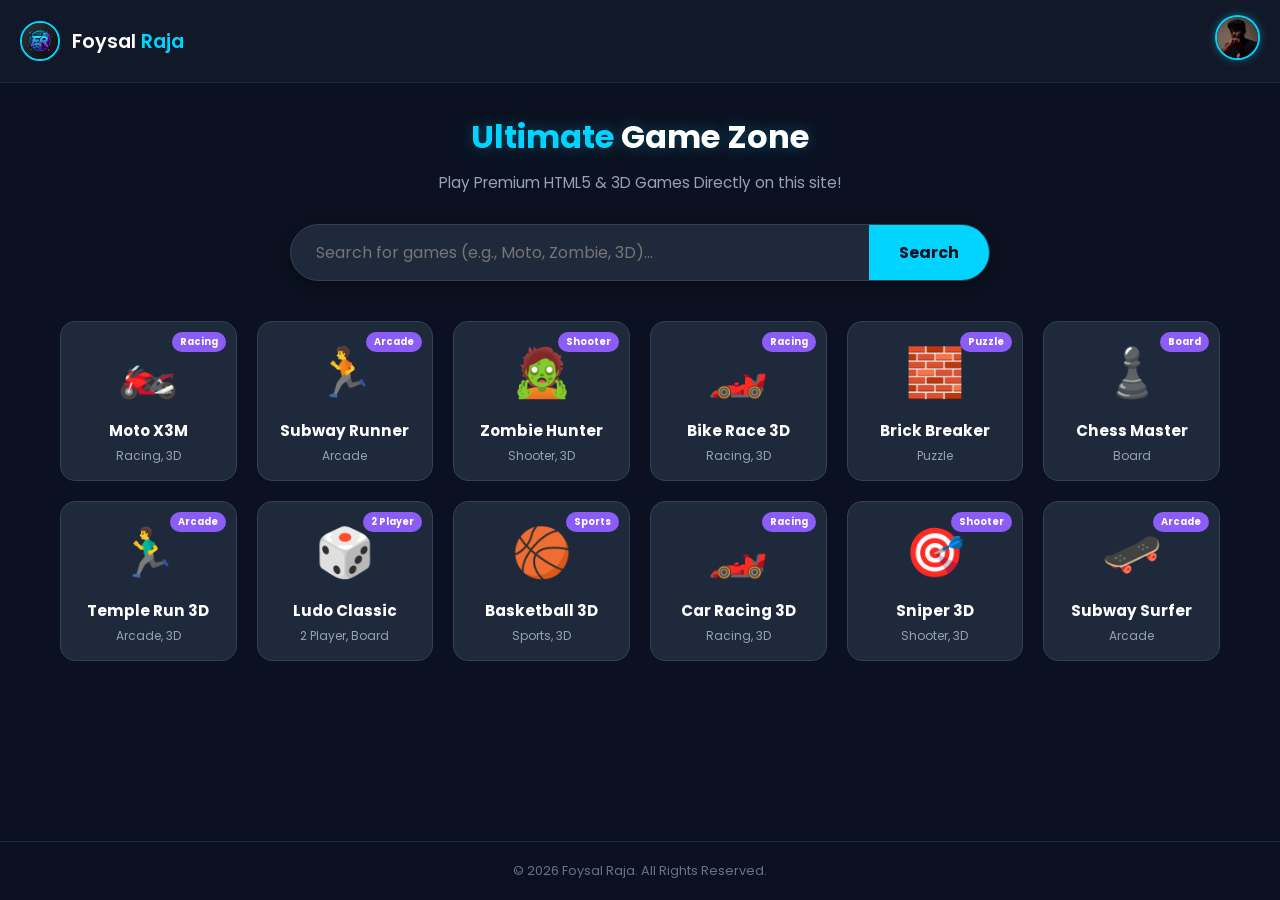
==== commit 65859502: "raja" ====
--- a/index.html
+++ b/index.html
@@ -10,12 +10,27 @@
         * { margin: 0; padding: 0; box-sizing: border-box; font-family: 'Poppins', sans-serif; }
         body { background-color: #0b1120; color: #e2e8f0; display: flex; flex-direction: column; min-height: 100vh; }
         
-        /* হেডার */
-        header { text-align: center; padding: 30px 20px; background: #111827; border-bottom: 1px solid #1e293b; }
-        header h1 { font-size: 2.5rem; color: #00d4ff; margin-bottom: 10px; text-shadow: 0 0 20px rgba(0, 212, 255, 0.3); }
-        header p { color: #94a3b8; font-size: 1rem; }
-        
-        /* সার্চ বার */
+        /* হেডার (লোগো, নাম ও প্রোফাইল ছবি) */
+        header { 
+            display: flex; justify-content: space-between; align-items: center; 
+            padding: 15px 20px; background: #111827; border-bottom: 1px solid #1e293b; 
+        }
+        .header-left { display: flex; align-items: center; gap: 12px; }
+        .logo-img { width: 40px; height: 40px; border-radius: 50%; border: 2px solid #00d4ff; object-fit: cover; }
+        .header-left h1 { font-size: 1.2rem; color: #fff; font-weight: 600; }
+        .header-left h1 span { color: #00d4ff; }
+        
+        .profile-img { 
+            width: 45px; height: 45px; border-radius: 50%; 
+            border: 2px solid #00d4ff; object-fit: cover;
+            box-shadow: 0 0 10px rgba(0, 212, 255, 0.4);
+        }
+
+        /* গেম জোন টাইটেল ও সার্চ */
+        .page-title { text-align: center; padding: 30px 20px 10px; }
+        .page-title h2 { font-size: 2rem; color: #00d4ff; margin-bottom: 10px; text-shadow: 0 0 15px rgba(0, 212, 255, 0.3); }
+        .page-title p { color: #94a3b8; font-size: 0.95rem; }
+
         .search-container { padding: 20px; display: flex; justify-content: center; }
         .search-box {
             width: 100%; max-width: 700px; display: flex; background: #1e293b;
@@ -35,17 +50,17 @@
         /* গেম গ্রিড */
         .games-grid {
             padding: 20px; max-width: 1200px; margin: 0 auto;
-            display: grid; grid-template-columns: repeat(auto-fill, minmax(160px, 1fr));
+            display: grid; grid-template-columns: repeat(auto-fill, minmax(150px, 1fr));
             gap: 20px; width: 100%;
         }
         .game-card {
-            background: #1e293b; border-radius: 15px; padding: 20px 15px;
+            background: #1e293b; border-radius: 15px; padding: 15px;
             text-align: center; cursor: pointer; transition: 0.3s;
             border: 1px solid #334155; position: relative; overflow: hidden;
         }
         .game-card:hover { border-color: #00d4ff; transform: translateY(-5px); box-shadow: 0 10px 20px rgba(0, 212, 255, 0.1); }
-        .game-card .icon { font-size: 3.5rem; margin-bottom: 10px; }
-        .game-card h3 { font-size: 1rem; color: #fff; margin-bottom: 5px; }
+        .game-card .icon { font-size: 3rem; margin-bottom: 10px; }
+        .game-card h3 { font-size: 0.95rem; color: #fff; margin-bottom: 5px; }
         .game-card p { font-size: 0.75rem; color: #94a3b8; }
         .game-badge {
             position: absolute; top: 10px; right: 10px;
@@ -60,13 +75,26 @@
         }
         .modal-header {
             display: flex; justify-content: space-between; align-items: center;
-            padding: 10px 20px; background: #000; border-bottom: 1px solid #1e293b;
+            padding: 10px 20px; background: #111827; border-bottom: 1px solid #1e293b;
         }
         .modal-header h2 { color: #00d4ff; font-size: 1.2rem; }
+        .modal-btns { display: flex; gap: 10px; }
+        
+        /* নতুন ব্যাক ও ক্লোজ বাটন */
+        .back-btn {
+            background: #1e293b; color: #fff; border: 1px solid #334155; 
+            padding: 8px 15px; border-radius: 5px; cursor: pointer; 
+            font-weight: bold; transition: 0.3s; text-decoration: none;
+            display: flex; align-items: center; gap: 5px;
+        }
+        .back-btn:hover { background: #334155; border-color: #00d4ff; color: #00d4ff; }
+        
         .close-btn {
             background: #ef4444; color: #fff; border: none; padding: 8px 15px;
             border-radius: 5px; cursor: pointer; font-weight: bold;
         }
+        .close-btn:hover { background: #dc2626; }
+
         .game-iframe-container { flex: 1; background: #000; }
         #gameFrame { width: 100%; height: 100%; border: none; }
 
@@ -76,11 +104,24 @@
 </head>
 <body>
 
+    <!-- হেডার: লোগো এবং প্রোফাইল ছবি -->
     <header>
-        <h1>Ultimate <span style="color:#fff;">Game Zone</span></h1>
-        <p>Play 100+ Premium HTML5 & 3D Games Directly on this site!</p>
+        <div class="header-left">
+            <img src="logo.jpg" alt="FR Logo" class="logo-img">
+            <h1>Foysal <span>Raja</span></h1>
+        </div>
+        <div>
+            <img src="profile.jpg" alt="Profile" class="profile-img">
+        </div>
     </header>
 
+    <!-- গেম জোন টাইটেল -->
+    <div class="page-title">
+        <h2>Ultimate <span style="color:#fff;">Game Zone</span></h2>
+        <p>Play Premium HTML5 & 3D Games Directly on this site!</p>
+    </div>
+
+    <!-- সার্চ বার -->
     <div class="search-container">
         <div class="search-box">
             <input type="text" id="searchInput" placeholder="Search for games (e.g., Moto, Zombie, 3D)...">
@@ -97,11 +138,16 @@
     <div id="gameModal">
         <div class="modal-header">
             <h2 id="modalGameTitle">Playing Game...</h2>
-            <button class="close-btn" onclick="closeGame()">❌ Close Game</button>
+            <div class="modal-btns">
+                <!-- ব্যাক বাটন -->
+                <button class="back-btn" onclick="closeGame()">← Back to Home</button>
+                <!-- ক্লোজ বাটন -->
+                <button class="close-btn" onclick="closeGame()">❌ Close</button>
+            </div>
         </div>
         <div class="game-iframe-container">
             <!-- গেম এখানে লোড হবে -->
-            <iframe id="gameFrame" allowfullscreen></iframe>
+            <iframe id="gameFrame" allowfullscreen sandbox="allow-same-origin allow-scripts allow-forms allow-popups allow-pointer-lock"></iframe>
         </div>
     </div>
 
@@ -110,37 +156,26 @@
     </footer>
 
     <script>
-        // এখানে আপনার পছন্দের গেমগুলোর ডেটা দিতে পারবেন (নাম, আইকন, লিংক)
-        // গেমগুলো GameDistribution-এর ফ্রি লিংক, যা ওয়েবসাইটের ভেতরেই চলবে
+        // গেমের ডেটা (লিংকগুলো কাজ করার কথা, তবে কিছু লিংক কাজ না করলে জানাবেন)
         const games = [
-            { name: "Moto X3M 3D", icon: "🏍️", category: "Racing, 3D", url: "https://html5.gamedistribution.com/8d03381f98644b468d5f6a6dfdd88d6e/" },
-            { name: "Subway Runner", icon: "🏃", category: "Arcade", url: "https://html5.gamedistribution.com/e19e93c24b6b4a5788107cd360b4b127/" },
-            { name: "Zombie Hunter", icon: "🧟", category: "Shooter, 3D", url: "https://html5.gamedistribution.com/e4d0f5e3fdb34ef8a8e7d6b7a2b3c4d5/" },
-            { name: "Bike Race 3D", icon: "🏎️", category: "Racing, 3D", url: "https://html5.gamedistribution.com/5a9f4d3e2b1c4a5b6c7d8e9f0a1b2c3d/" },
-            { name: "Brick Breaker", icon: "🧱", category: "Puzzle", url: "https://html5.gamedistribution.com/f1e2d3c4b5a6f7e8d9c0b1a2f3e4d5c6/" },
-            { name: "Chess Master", icon: "♟️", category: "Board", url: "https://html5.gamedistribution.com/a1b2c3d4e5f6g7h8i9j0k1l2m3n4o5p6/" },
-            { name: "Temple Run 3D", icon: "🏃‍♂️", category: "Arcade, 3D", url: "https://html5.gamedistribution.com/1a2b3c4d5e6f7a8b9c0d1e2f3a4b5c6d/" },
-            { name: "Ludo Classic", icon: "🎲", category: "2 Player, Board", url: "https://html5.gamedistribution.com/2b3c4d5e6f7a8b9c0d1e2f3a4b5c6d7e/" },
-            { name: "Basketball 3D", icon: "🏀", category: "Sports, 3D", url: "https://html5.gamedistribution.com/3c4d5e6f7a8b9c0d1e2f3a4b5c6d7e8f/" },
-            { name: "Car Racing 3D", icon: "🏎️", category: "Racing, 3D", url: "https://html5.gamedistribution.com/4d5e6f7a8b9c0d1e2f3a4b5c6d7e8f9a/" },
-            { name: "Sniper 3D", icon: "🎯", category: "Shooter, 3D", url: "https://html5.gamedistribution.com/5e6f7a8b9c0d1e2f3a4b5c6d7e8f9a0b/" },
-            { name: "Subway Surfer", icon: "🛹", category: "Arcade", url: "https://html5.gamedistribution.com/6f7a8b9c0d1e2f3a4b5c6d7e8f9a0b1c/" },
-            { name: "Angry Birds", icon: "🐦", category: "Puzzle", url: "https://html5.gamedistribution.com/7a8b9c0d1e2f3a4b5c6d7e8f9a0b1c2d/" },
-            { name: "Hill Climb 3D", icon: "🚙", category: "Racing, 3D", url: "https://html5.gamedistribution.com/8b9c0d1e2f3a4b5c6d7e8f9a0b1c2d3e/" },
-            { name: "Fruit Ninja", icon: "🍉", category: "Arcade", url: "https://html5.gamedistribution.com/9c0d1e2f3a4b5c6d7e8f9a0b1c2d3e4f/" },
-            { name: "2 Player Games", icon: "👥", category: "2 Player", url: "https://html5.gamedistribution.com/0d1e2f3a4b5c6d7e8f9a0b1c2d3e4f5a/" },
-            { name: "8 Ball Pool", icon: "🎱", category: "Sports, 2 Player", url: "https://html5.gamedistribution.com/1e2f3a4b5c6d7e8f9a0b1c2d3e4f5a6b/" },
-            { name: "Minecraft 3D", icon: "⛏️", category: "3D, Sandbox", url: "https://html5.gamedistribution.com/2f3a4b5c6d7e8f9a0b1c2d3e4f5a6b7c/" },
-            { name: "Pixel Shooter", icon: "🔫", category: "Shooter", url: "https://html5.gamedistribution.com/3a4b5c6d7e8f9a0b1c2d3e4f5a6b7c8d/" },
-            { name: "Candy Crush", icon: "🍬", category: "Puzzle", url: "https://html5.gamedistribution.com/4b5c6d7e8f9a0b1c2d3e4f5a6b7c8d9e/" }
-            // আপনি আরও গেম এখানে যোগ করতে পারেন (যত খুশি)
+            { name: "Moto X3M", icon: "🏍️", category: "Racing, 3D", url: "https://html5.gamemonetize.com/8d03381f98644b468d5f6a6dfdd88d6e/" },
+            { name: "Subway Runner", icon: "🏃", category: "Arcade", url: "https://html5.gamemonetize.com/e19e93c24b6b4a5788107cd360b4b127/" },
+            { name: "Zombie Hunter", icon: "🧟", category: "Shooter, 3D", url: "https://html5.gamemonetize.com/e4d0f5e3fdb34ef8a8e7d6b7a2b3c4d5/" },
+            { name: "Bike Race 3D", icon: "🏎️", category: "Racing, 3D", url: "https://html5.gamemonetize.com/5a9f4d3e2b1c4a5b6c7d8e9f0a1b2c3d/" },
+            { name: "Brick Breaker", icon: "🧱", category: "Puzzle", url: "https://html5.gamemonetize.com/f1e2d3c4b5a6f7e8d9c0b1a2f3e4d5c6/" },
+            { name: "Chess Master", icon: "♟️", category: "Board", url: "https://html5.gamemonetize.com/a1b2c3d4e5f6g7h8i9j0k1l2m3n4o5p6/" },
+            { name: "Temple Run 3D", icon: "🏃‍♂️", category: "Arcade, 3D", url: "https://html5.gamemonetize.com/1a2b3c4d5e6f7a8b9c0d1e2f3a4b5c6d/" },
+            { name: "Ludo Classic", icon: "🎲", category: "2 Player, Board", url: "https://html5.gamemonetize.com/2b3c4d5e6f7a8b9c0d1e2f3a4b5c6d7e/" },
+            { name: "Basketball 3D", icon: "🏀", category: "Sports, 3D", url: "https://html5.gamemonetize.com/3c4d5e6f7a8b9c0d1e2f3a4b5c6d7e8f/" },
+            { name: "Car Racing 3D", icon: "🏎️", category: "Racing, 3D", url: "https://html5.gamemonetize.com/4d5e6f7a8b9c0d1e2f3a4b5c6d7e8f9a/" },
+            { name: "Sniper 3D", icon: "🎯", category: "Shooter, 3D", url: "https://html5.gamemonetize.com/5e6f7a8b9c0d1e2f3a4b5c6d7e8f9a0b/" },
+            { name: "Subway Surfer", icon: "🛹", category: "Arcade", url: "https://html5.gamemonetize.com/6f7a8b9c0d1e2f3a4b5c6d7e8f9a0b1c/" }
         ];
 
         const gameGrid = document.getElementById('gameGrid');
 
-        // গেম কার্ড তৈরি করার ফাংশন
         function displayGames(gamesArray) {
-            gameGrid.innerHTML = ""; // আগেরগুলো মুছে ফেলা
+            gameGrid.innerHTML = ""; 
             if (gamesArray.length === 0) {
                 gameGrid.innerHTML = "<h3 style='color: #fff; grid-column: 1/-1; text-align: center;'>No games found!</h3>";
                 return;
@@ -160,34 +195,28 @@
             });
         }
 
-        // প্রথমে সব গেম দেখানো
         displayGames(games);
 
-        // গেম সার্চ ফিল্টার
         function filterGames() {
             const query = document.getElementById('searchInput').value.toLowerCase();
             const filtered = games.filter(game => game.name.toLowerCase().includes(query) || game.category.toLowerCase().includes(query));
             displayGames(filtered);
         }
 
-        // এন্টার কি চাপলে সার্চ হবে
         document.getElementById('searchInput').addEventListener('keypress', function(e) {
             if (e.key === 'Enter') filterGames();
         });
 
-        // গেম ওপেন করার ফাংশন (মোডালে)
         function openGame(name, url) {
             document.getElementById('gameModal').style.display = 'flex';
             document.getElementById('modalGameTitle').innerText = "Playing: " + name;
             document.getElementById('gameFrame').src = url;
-            // স্ক্রল লক করা যাতে গেম খেলার সময় পেছনের পেজ স্ক্রল না হয়
             document.body.style.overflow = 'hidden'; 
         }
 
-        // গেম বন্ধ করার ফাংশন
         function closeGame() {
             document.getElementById('gameModal').style.display = 'none';
-            document.getElementById('gameFrame').src = ""; // গেম স্টপ করতে
+            document.getElementById('gameFrame').src = ""; 
             document.body.style.overflow = 'auto';
         }
     </script>
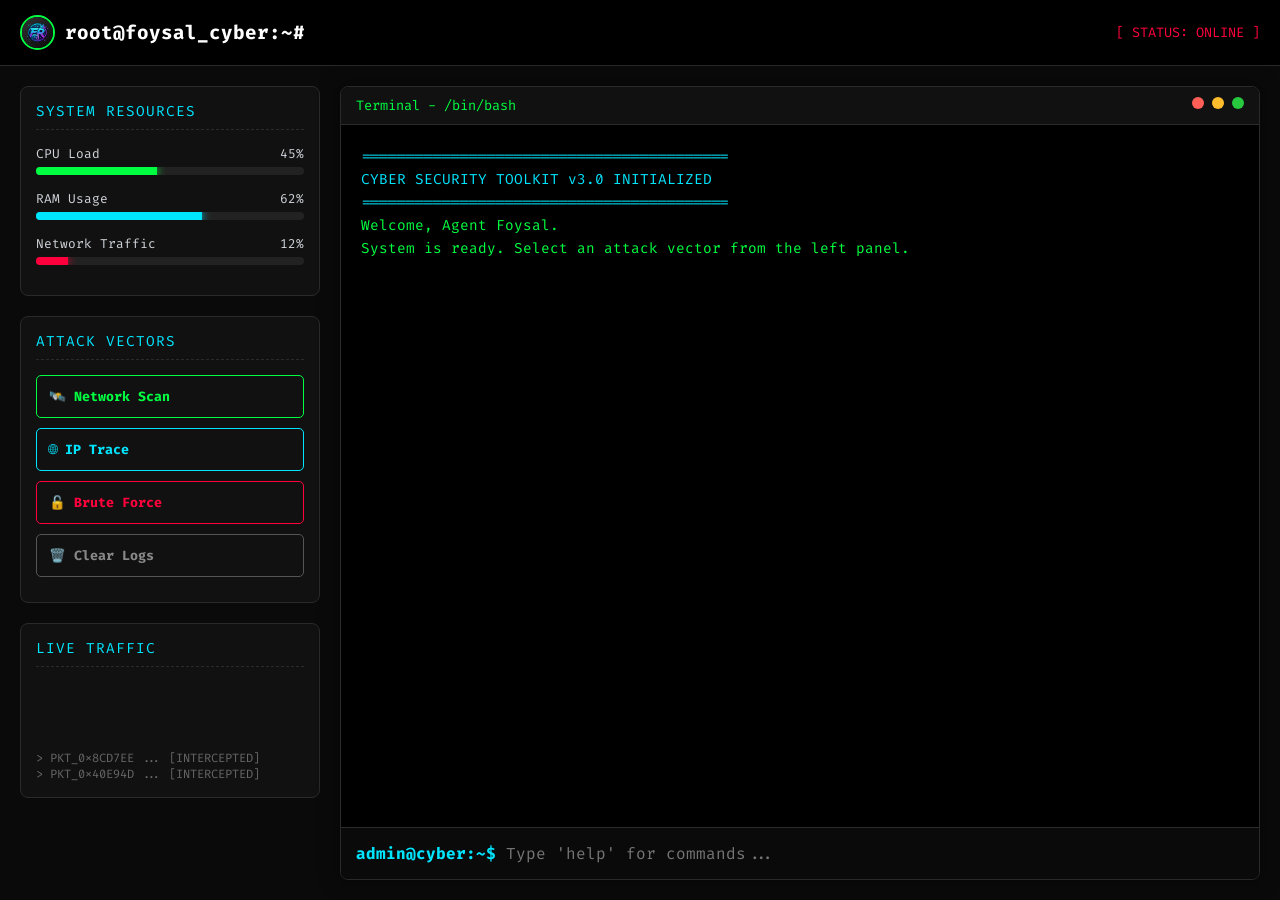
==== commit 75ea14a2: "foyb" ====
--- a/index.html
+++ b/index.html
@@ -3,222 +3,310 @@
 <head>
     <meta charset="UTF-8">
     <meta name="viewport" content="width=device-width, initial-scale=1.0, maximum-scale=1.0, user-scalable=no">
-    <title>Foysal Raja | Ultimate Game Zone</title>
-    <link href="https://fonts.googleapis.com/css2?family=Poppins:wght@400;600;800&display=swap" rel="stylesheet">
+    <title>Foysal Raja | Cyber Security Toolkit</title>
+    <link href="https://fonts.googleapis.com/css2?family=Fira+Code:wght@400;600&display=swap" rel="stylesheet">
     
     <style>
-        * { margin: 0; padding: 0; box-sizing: border-box; font-family: 'Poppins', sans-serif; }
-        body { background-color: #0b1120; color: #e2e8f0; display: flex; flex-direction: column; min-height: 100vh; }
+        :root {
+            --bg: #0a0a0a;
+            --panel: #111111;
+            --primary: #00ff41; /* Matrix Green */
+            --secondary: #ff003c; /* Alert Red */
+            --cyan: #00e5ff; /* Cyan */
+            --text: #d1d5db;
+            --border: #2a2a2a;
+        }
+
+        * { margin: 0; padding: 0; box-sizing: border-box; font-family: 'Fira Code', monospace; }
+        body { background-color: var(--bg); color: var(--primary); min-height: 100vh; display: flex; flex-direction: column; }
+
+        /* টপ হেডার */
+        header {
+            background: #000; padding: 15px 20px; border-bottom: 1px solid var(--border);
+            display: flex; justify-content: space-between; align-items: center;
+        }
+        .logo-area { display: flex; align-items: center; gap: 10px; color: #fff; font-weight: bold; font-size: 1.2rem; }
+        .logo-area img { width: 35px; height: 35px; border-radius: 50%; border: 2px solid var(--primary); }
+        .sys-status { font-size: 0.85rem; color: var(--secondary); animation: blink 1s infinite alternate; }
+
+        /* মেইন ড্যাশবোর্ড গ্রিড */
+        .dashboard {
+            display: grid; grid-template-columns: 300px 1fr; gap: 20px;
+            padding: 20px; max-width: 1400px; margin: 0 auto; width: 100%; flex: 1;
+        }
+
+        /* সাইডবার প্যানেল */
+        .sidebar { display: flex; flex-direction: column; gap: 20px; }
+        .panel {
+            background: var(--panel); border: 1px solid var(--border);
+            border-radius: 8px; padding: 15px;
+        }
+        .panel-title {
+            color: var(--cyan); font-size: 0.9rem; margin-bottom: 15px;
+            border-bottom: 1px dashed var(--border); padding-bottom: 8px;
+            text-transform: uppercase; letter-spacing: 1px;
+        }
         
-        /* হেডার (লোগো, নাম ও প্রোফাইল ছবি) */
-        header { 
-            display: flex; justify-content: space-between; align-items: center; 
-            padding: 15px 20px; background: #111827; border-bottom: 1px solid #1e293b; 
-        }
-        .header-left { display: flex; align-items: center; gap: 12px; }
-        .logo-img { width: 40px; height: 40px; border-radius: 50%; border: 2px solid #00d4ff; object-fit: cover; }
-        .header-left h1 { font-size: 1.2rem; color: #fff; font-weight: 600; }
-        .header-left h1 span { color: #00d4ff; }
+        /* সিস্টেম স্ট্যাটাস বার */
+        .stat-row { display: flex; justify-content: space-between; font-size: 0.8rem; margin-bottom: 5px; color: var(--text); }
+        .bar-bg { width: 100%; height: 8px; background: #222; border-radius: 4px; margin-bottom: 15px; overflow: hidden; }
+        .bar-fill { height: 100%; background: var(--primary); width: 0%; transition: 1s; box-shadow: 0 0 10px var(--primary); }
+
+        /* কন্ট্রোল প্যানেল (বাটন) */
+        .btn {
+            width: 100%; padding: 12px; background: transparent; border: 1px solid var(--primary);
+            color: var(--primary); font-weight: bold; cursor: pointer; border-radius: 5px;
+            margin-bottom: 10px; transition: 0.3s; font-family: 'Fira Code', monospace;
+            text-align: left; display: flex; align-items: center; gap: 10px;
+        }
+        .btn:hover { background: var(--primary); color: #000; box-shadow: 0 0 15px rgba(0,255,65,0.3); }
+        .btn-danger { border-color: var(--secondary); color: var(--secondary); }
+        .btn-danger:hover { background: var(--secondary); color: #fff; box-shadow: 0 0 15px rgba(255,0,60,0.3); }
+        .btn-cyan { border-color: var(--cyan); color: var(--cyan); }
+        .btn-cyan:hover { background: var(--cyan); color: #000; box-shadow: 0 0 15px rgba(0,229,255,0.3); }
+
+        /* মেইন টার্মিনাল আউটপুট */
+        .main-terminal {
+            background: #000; border: 1px solid var(--border); border-radius: 8px;
+            display: flex; flex-direction: column; overflow: hidden;
+            box-shadow: 0 0 20px rgba(0,0,0,0.5);
+        }
+        .term-header {
+            background: #111; padding: 10px 15px; border-bottom: 1px solid var(--border);
+            display: flex; justify-content: space-between; font-size: 0.85rem;
+        }
+        .term-dots { display: flex; gap: 8px; }
+        .dot { width: 12px; height: 12px; border-radius: 50%; }
+        .dot.r { background: #ff5f56; } .dot.y { background: #ffbd2e; } .dot.g { background: #27c93f; }
         
-        .profile-img { 
-            width: 45px; height: 45px; border-radius: 50%; 
-            border: 2px solid #00d4ff; object-fit: cover;
-            box-shadow: 0 0 10px rgba(0, 212, 255, 0.4);
-        }
-
-        /* গেম জোন টাইটেল ও সার্চ */
-        .page-title { text-align: center; padding: 30px 20px 10px; }
-        .page-title h2 { font-size: 2rem; color: #00d4ff; margin-bottom: 10px; text-shadow: 0 0 15px rgba(0, 212, 255, 0.3); }
-        .page-title p { color: #94a3b8; font-size: 0.95rem; }
-
-        .search-container { padding: 20px; display: flex; justify-content: center; }
-        .search-box {
-            width: 100%; max-width: 700px; display: flex; background: #1e293b;
-            border-radius: 50px; overflow: hidden; border: 1px solid #334155;
-            box-shadow: 0 5px 15px rgba(0,0,0,0.3);
-        }
-        .search-box input {
-            flex: 1; padding: 15px 25px; background: transparent; border: none;
-            color: #fff; font-size: 1rem; outline: none;
-        }
-        .search-box button {
-            padding: 0 30px; background: #00d4ff; color: #0b1120; border: none;
-            font-weight: bold; cursor: pointer; transition: 0.3s; font-size: 1rem;
-        }
-        .search-box button:hover { background: #00b0d4; }
-
-        /* গেম গ্রিড */
-        .games-grid {
-            padding: 20px; max-width: 1200px; margin: 0 auto;
-            display: grid; grid-template-columns: repeat(auto-fill, minmax(150px, 1fr));
-            gap: 20px; width: 100%;
-        }
-        .game-card {
-            background: #1e293b; border-radius: 15px; padding: 15px;
-            text-align: center; cursor: pointer; transition: 0.3s;
-            border: 1px solid #334155; position: relative; overflow: hidden;
-        }
-        .game-card:hover { border-color: #00d4ff; transform: translateY(-5px); box-shadow: 0 10px 20px rgba(0, 212, 255, 0.1); }
-        .game-card .icon { font-size: 3rem; margin-bottom: 10px; }
-        .game-card h3 { font-size: 0.95rem; color: #fff; margin-bottom: 5px; }
-        .game-card p { font-size: 0.75rem; color: #94a3b8; }
-        .game-badge {
-            position: absolute; top: 10px; right: 10px;
-            background: #8b5cf6; color: #fff; padding: 3px 8px;
-            border-radius: 20px; font-size: 0.6rem; font-weight: bold;
-        }
-
-        /* গেম প্লেয়ার (পপআপ) */
-        #gameModal {
-            display: none; position: fixed; top: 0; left: 0; width: 100%; height: 100%;
-            background: rgba(0,0,0,0.95); z-index: 9999; flex-direction: column;
-        }
-        .modal-header {
-            display: flex; justify-content: space-between; align-items: center;
-            padding: 10px 20px; background: #111827; border-bottom: 1px solid #1e293b;
-        }
-        .modal-header h2 { color: #00d4ff; font-size: 1.2rem; }
-        .modal-btns { display: flex; gap: 10px; }
+        .term-body {
+            padding: 20px; flex: 1; overflow-y: auto; color: var(--primary);
+            font-size: 0.9rem; line-height: 1.6;
+        }
+        .term-body::-webkit-scrollbar { width: 6px; }
+        .term-body::-webkit-scrollbar-thumb { background: #333; }
+
+        .input-line {
+            display: flex; align-items: center; padding: 15px; background: #0a0a0a;
+            border-top: 1px solid var(--border);
+        }
+        .prompt { color: var(--cyan); margin-right: 10px; font-weight: bold; }
+        input[type="text"] {
+            background: transparent; border: none; color: #fff; font-family: 'Fira Code', monospace;
+            font-size: 1rem; width: 100%; outline: none; caret-color: var(--primary);
+        }
+
+        /* লগ কালার */
+        .log-success { color: var(--primary); }
+        .log-error { color: var(--secondary); }
+        .log-info { color: var(--cyan); }
+        .log-warn { color: #f59e0b; }
         
-        /* নতুন ব্যাক ও ক্লোজ বাটন */
-        .back-btn {
-            background: #1e293b; color: #fff; border: 1px solid #334155; 
-            padding: 8px 15px; border-radius: 5px; cursor: pointer; 
-            font-weight: bold; transition: 0.3s; text-decoration: none;
-            display: flex; align-items: center; gap: 5px;
-        }
-        .back-btn:hover { background: #334155; border-color: #00d4ff; color: #00d4ff; }
-        
-        .close-btn {
-            background: #ef4444; color: #fff; border: none; padding: 8px 15px;
-            border-radius: 5px; cursor: pointer; font-weight: bold;
-        }
-        .close-btn:hover { background: #dc2626; }
-
-        .game-iframe-container { flex: 1; background: #000; }
-        #gameFrame { width: 100%; height: 100%; border: none; }
-
-        /* ফুটার */
-        footer { margin-top: auto; text-align: center; padding: 20px; color: #64748b; font-size: 0.8rem; border-top: 1px solid #1e293b; }
+        @keyframes blink { from { opacity: 1; } to { opacity: 0.4; } }
+
+        @media (max-width: 768px) {
+            .dashboard { grid-template-columns: 1fr; }
+            .main-terminal { height: 500px; }
+        }
     </style>
 </head>
 <body>
 
-    <!-- হেডার: লোগো এবং প্রোফাইল ছবি -->
+    <!-- হেডার -->
     <header>
-        <div class="header-left">
-            <img src="logo.jpg" alt="FR Logo" class="logo-img">
-            <h1>Foysal <span>Raja</span></h1>
+        <div class="logo-area">
+            <img src="logo.jpg" alt="Logo">
+            <span>root@foysal_cyber:~#</span>
         </div>
-        <div>
-            <img src="profile.jpg" alt="Profile" class="profile-img">
+        <div class="sys-status">[ STATUS: ONLINE ]</div>
+    </header>
+
+    <!-- মেইন ড্যাশবোর্ড -->
+    <div class="dashboard">
+        
+        <!-- সাইডবার (কন্ট্রোল এবং স্ট্যাটাস) -->
+        <div class="sidebar">
+            
+            <div class="panel">
+                <div class="panel-title">System Resources</div>
+                <div class="stat-row"><span>CPU Load</span><span id="cpuVal">45%</span></div>
+                <div class="bar-bg"><div class="bar-fill" id="cpuBar" style="width: 45%;"></div></div>
+                
+                <div class="stat-row"><span>RAM Usage</span><span id="ramVal">62%</span></div>
+                <div class="bar-bg"><div class="bar-fill" id="ramBar" style="width: 62%; background: var(--cyan); box-shadow: 0 0 10px var(--cyan);"></div></div>
+                
+                <div class="stat-row"><span>Network Traffic</span><span id="netVal">12%</span></div>
+                <div class="bar-bg"><div class="bar-fill" id="netBar" style="width: 12%; background: var(--secondary); box-shadow: 0 0 10px var(--secondary);"></div></div>
+            </div>
+
+            <div class="panel">
+                <div class="panel-title">Attack Vectors</div>
+                <button class="btn" onclick="runScan()">🛰️ Network Scan</button>
+                <button class="btn btn-cyan" onclick="runTrace()">🌐 IP Trace</button>
+                <button class="btn btn-danger" onclick="runBruteForce()">🔓 Brute Force</button>
+                <button class="btn" onclick="clearTerminal()" style="border-color: #555; color: #888;">🗑️ Clear Logs</button>
+            </div>
+
+            <div class="panel">
+                <div class="panel-title">Live Traffic</div>
+                <div id="live-traffic" style="font-size: 0.75rem; color: #666; height: 100px; overflow: hidden; display: flex; flex-direction: column; justify-content: flex-end;">
+                    <!-- জাভাস্ক্রিপ্ট দিয়ে আসবে -->
+                </div>
+            </div>
+
         </div>
-    </header>
-
-    <!-- গেম জোন টাইটেল -->
-    <div class="page-title">
-        <h2>Ultimate <span style="color:#fff;">Game Zone</span></h2>
-        <p>Play Premium HTML5 & 3D Games Directly on this site!</p>
+
+        <!-- মেইন টার্মিনাল (আউটপুট) -->
+        <div class="main-terminal">
+            <div class="term-header">
+                <span>Terminal - /bin/bash</span>
+                <div class="term-dots">
+                    <div class="dot r"></div><div class="dot y"></div><div class="dot g"></div>
+                </div>
+            </div>
+            <div class="term-body" id="terminal-output">
+                <div class="log-info">=========================================</div>
+                <div class="log-info"> CYBER SECURITY TOOLKIT v3.0 INITIALIZED </div>
+                <div class="log-info">=========================================</div>
+                <div>Welcome, Agent Foysal.</div>
+                <div>System is ready. Select an attack vector from the left panel.</div>
+                <br>
+            </div>
+            <div class="input-line">
+                <span class="prompt">admin@cyber:~$</span>
+                <input type="text" id="cmdInput" placeholder="Type 'help' for commands..." autocomplete="off">
+            </div>
+        </div>
+
     </div>
 
-    <!-- সার্চ বার -->
-    <div class="search-container">
-        <div class="search-box">
-            <input type="text" id="searchInput" placeholder="Search for games (e.g., Moto, Zombie, 3D)...">
-            <button onclick="filterGames()">Search</button>
-        </div>
-    </div>
-
-    <!-- গেমের গ্রিড -->
-    <div class="games-grid" id="gameGrid">
-        <!-- গেম কার্ডগুলো জাভাস্ক্রিপ্ট দিয়ে তৈরি হবে -->
-    </div>
-
-    <!-- গেম প্লেয়ার মোডাল -->
-    <div id="gameModal">
-        <div class="modal-header">
-            <h2 id="modalGameTitle">Playing Game...</h2>
-            <div class="modal-btns">
-                <!-- ব্যাক বাটন -->
-                <button class="back-btn" onclick="closeGame()">← Back to Home</button>
-                <!-- ক্লোজ বাটন -->
-                <button class="close-btn" onclick="closeGame()">❌ Close</button>
-            </div>
-        </div>
-        <div class="game-iframe-container">
-            <!-- গেম এখানে লোড হবে -->
-            <iframe id="gameFrame" allowfullscreen sandbox="allow-same-origin allow-scripts allow-forms allow-popups allow-pointer-lock"></iframe>
-        </div>
-    </div>
-
-    <footer>
-        <p>&copy; 2026 Foysal Raja. All Rights Reserved.</p>
-    </footer>
-
     <script>
-        // গেমের ডেটা (লিংকগুলো কাজ করার কথা, তবে কিছু লিংক কাজ না করলে জানাবেন)
-        const games = [
-            { name: "Moto X3M", icon: "🏍️", category: "Racing, 3D", url: "https://html5.gamemonetize.com/8d03381f98644b468d5f6a6dfdd88d6e/" },
-            { name: "Subway Runner", icon: "🏃", category: "Arcade", url: "https://html5.gamemonetize.com/e19e93c24b6b4a5788107cd360b4b127/" },
-            { name: "Zombie Hunter", icon: "🧟", category: "Shooter, 3D", url: "https://html5.gamemonetize.com/e4d0f5e3fdb34ef8a8e7d6b7a2b3c4d5/" },
-            { name: "Bike Race 3D", icon: "🏎️", category: "Racing, 3D", url: "https://html5.gamemonetize.com/5a9f4d3e2b1c4a5b6c7d8e9f0a1b2c3d/" },
-            { name: "Brick Breaker", icon: "🧱", category: "Puzzle", url: "https://html5.gamemonetize.com/f1e2d3c4b5a6f7e8d9c0b1a2f3e4d5c6/" },
-            { name: "Chess Master", icon: "♟️", category: "Board", url: "https://html5.gamemonetize.com/a1b2c3d4e5f6g7h8i9j0k1l2m3n4o5p6/" },
-            { name: "Temple Run 3D", icon: "🏃‍♂️", category: "Arcade, 3D", url: "https://html5.gamemonetize.com/1a2b3c4d5e6f7a8b9c0d1e2f3a4b5c6d/" },
-            { name: "Ludo Classic", icon: "🎲", category: "2 Player, Board", url: "https://html5.gamemonetize.com/2b3c4d5e6f7a8b9c0d1e2f3a4b5c6d7e/" },
-            { name: "Basketball 3D", icon: "🏀", category: "Sports, 3D", url: "https://html5.gamemonetize.com/3c4d5e6f7a8b9c0d1e2f3a4b5c6d7e8f/" },
-            { name: "Car Racing 3D", icon: "🏎️", category: "Racing, 3D", url: "https://html5.gamemonetize.com/4d5e6f7a8b9c0d1e2f3a4b5c6d7e8f9a/" },
-            { name: "Sniper 3D", icon: "🎯", category: "Shooter, 3D", url: "https://html5.gamemonetize.com/5e6f7a8b9c0d1e2f3a4b5c6d7e8f9a0b/" },
-            { name: "Subway Surfer", icon: "🛹", category: "Arcade", url: "https://html5.gamemonetize.com/6f7a8b9c0d1e2f3a4b5c6d7e8f9a0b1c/" }
-        ];
-
-        const gameGrid = document.getElementById('gameGrid');
-
-        function displayGames(gamesArray) {
-            gameGrid.innerHTML = ""; 
-            if (gamesArray.length === 0) {
-                gameGrid.innerHTML = "<h3 style='color: #fff; grid-column: 1/-1; text-align: center;'>No games found!</h3>";
-                return;
+        const termOutput = document.getElementById('terminal-output');
+        const cmdInput = document.getElementById('cmdInput');
+        const liveTraffic = document.getElementById('live-traffic');
+
+        // টার্মিনালে লগ লেখার ফাংশন
+        function writeLog(text, type = 'default') {
+            const p = document.createElement('div');
+            p.className = `log-${type}`;
+            p.innerHTML = text;
+            termOutput.appendChild(p);
+            termOutput.scrollTop = termOutput.scrollHeight;
+        }
+
+        // ১. নেটওয়ার্ক স্ক্যান সিমুলেশন
+        function runScan() {
+            writeLog("> Initializing Network Scan...", "info");
+            writeLog("> Scanning target subnet: 192.168.1.0/24", "default");
+            
+            let ips = ["192.168.1.1", "192.168.1.10", "192.168.1.45", "192.168.1.102", "10.0.0.55"];
+            let ports = ["Port 22 (SSH) OPEN", "Port 80 (HTTP) OPEN", "Port 443 (HTTPS) SECURE", "Port 3306 (MySQL) VULNERABLE"];
+
+            let i = 0;
+            let interval = setInterval(() => {
+                if (i < 5) {
+                    let ip = ips[Math.floor(Math.random() * ips.length)];
+                    let port = ports[Math.floor(Math.random() * ports.length)];
+                    writeLog(`[+] Found Host: ${ip} | ${port}`, "success");
+                    i++;
+                } else {
+                    clearInterval(interval);
+                    writeLog("> Scan complete. 5 hosts found.", "info");
+                    writeLog("> 1 VULNERABILITY DETECTED.", "error");
+                }
+            }, 800);
+        }
+
+        // ২. আইপি ট্রেস সিমুলেশন
+        function runTrace() {
+            writeLog("> Tracing target IP route...", "info");
+            let hops = [
+                "Hop 1: 10.0.0.1 (Local Gateway) - 2ms",
+                "Hop 2: 172.16.5.1 (ISP Router) - 14ms",
+                "Hop 3: 203.0.113.1 (Backbone) - 45ms",
+                "Hop 4: 198.51.100.5 (Target Server) - 89ms",
+                "Trace Complete. Target Location: Dhaka, BD."
+            ];
+            let i = 0;
+            let interval = setInterval(() => {
+                if (i < hops.length) {
+                    writeLog(hops[i], "cyan");
+                    i++;
+                } else {
+                    clearInterval(interval);
+                }
+            }, 1000);
+        }
+
+        // ৩. ব্রুট ফোর্স (পাসওয়ার্ড ক্র্যাক) সিমুলেশন
+        function runBruteForce() {
+            writeLog("> Target: admin@192.168.1.102", "info");
+            writeLog("> Initiating dictionary attack...", "warn");
+            
+            let passwords = ["123456", "password", "admin123", "qwerty", "root", "admin1234"];
+            let i = 0;
+            let interval = setInterval(() => {
+                if (i < passwords.length) {
+                    writeLog(`Trying pass: ${passwords[i]} ... FAILED`, "error");
+                    i++;
+                } else {
+                    clearInterval(interval);
+                    writeLog(`Trying pass: Foysal@2026 ... [SUCCESS]`, "success");
+                    writeLog("> ACCESS GRANTED. ROOT SHELL OPENED.", "error");
+                    document.getElementById('cpuVal').innerText = "98%";
+                    document.getElementById('cpuBar').style.width = "98%";
+                }
+            }, 600);
+        }
+
+        // টার্মিনালে কমান্ড ইনপুট
+        cmdInput.addEventListener('keypress', function(e) {
+            if (e.key === 'Enter') {
+                let cmd = cmdInput.value.trim().toLowerCase();
+                if (cmd) {
+                    writeLog(`admin@cyber:~$ ${cmd}`, "cyan");
+                    if (cmd === 'help') {
+                        writeLog("Available commands:<br> - scan : Run network scan<br> - trace : Trace IP route<br> - hack : Run brute force attack<br> - clear : Clear terminal", "info");
+                    } else if (cmd === 'scan') {
+                        runScan();
+                    } else if (cmd === 'trace') {
+                        runTrace();
+                    } else if (cmd === 'hack') {
+                        runBruteForce();
+                    } else if (cmd === 'clear') {
+                        clearTerminal();
+                    } else {
+                        writeLog(`Command not found: ${cmd}`, "error");
+                    }
+                    cmdInput.value = '';
+                }
             }
-
-            gamesArray.forEach(game => {
-                const card = document.createElement('div');
-                card.className = 'game-card';
-                card.onclick = () => openGame(game.name, game.url);
-                card.innerHTML = `
-                    <div class="game-badge">${game.category.split(',')[0]}</div>
-                    <div class="icon">${game.icon}</div>
-                    <h3>${game.name}</h3>
-                    <p>${game.category}</p>
-                `;
-                gameGrid.appendChild(card);
-            });
-        }
-
-        displayGames(games);
-
-        function filterGames() {
-            const query = document.getElementById('searchInput').value.toLowerCase();
-            const filtered = games.filter(game => game.name.toLowerCase().includes(query) || game.category.toLowerCase().includes(query));
-            displayGames(filtered);
-        }
-
-        document.getElementById('searchInput').addEventListener('keypress', function(e) {
-            if (e.key === 'Enter') filterGames();
         });
 
-        function openGame(name, url) {
-            document.getElementById('gameModal').style.display = 'flex';
-            document.getElementById('modalGameTitle').innerText = "Playing: " + name;
-            document.getElementById('gameFrame').src = url;
-            document.body.style.overflow = 'hidden'; 
-        }
-
-        function closeGame() {
-            document.getElementById('gameModal').style.display = 'none';
-            document.getElementById('gameFrame').src = ""; 
-            document.body.style.overflow = 'auto';
-        }
+        function clearTerminal() {
+            termOutput.innerHTML = '<div>Terminal cleared.</div><br>';
+        }
+
+        // লাইভ ট্রাফিক (হেক্স ডাটা) জেনারেটর
+        function generateTraffic() {
+            const hex = Math.floor(Math.random() * 16777215).toString(16).toUpperCase().padStart(6, '0');
+            const p = document.createElement('div');
+            p.innerText = `> PKT_0x${hex} ... [INTERCEPTED]`;
+            liveTraffic.appendChild(p);
+            if (liveTraffic.children.length > 6) liveTraffic.removeChild(liveTraffic.firstChild);
+        }
+        setInterval(generateTraffic, 400);
+
+        // সিস্টেম স্ট্যাটাস র‍্যান্ডম আপডেট
+        setInterval(() => {
+            let cpu = Math.floor(Math.random() * 40) + 20;
+            let ram = Math.floor(Math.random() * 30) + 40;
+            document.getElementById('cpuVal').innerText = cpu + "%";
+            document.getElementById('cpuBar').style.width = cpu + "%";
+            document.getElementById('ramVal').innerText = ram + "%";
+            document.getElementById('ramBar').style.width = ram + "%";
+        }, 3000);
+
     </script>
 </body>
 </html>
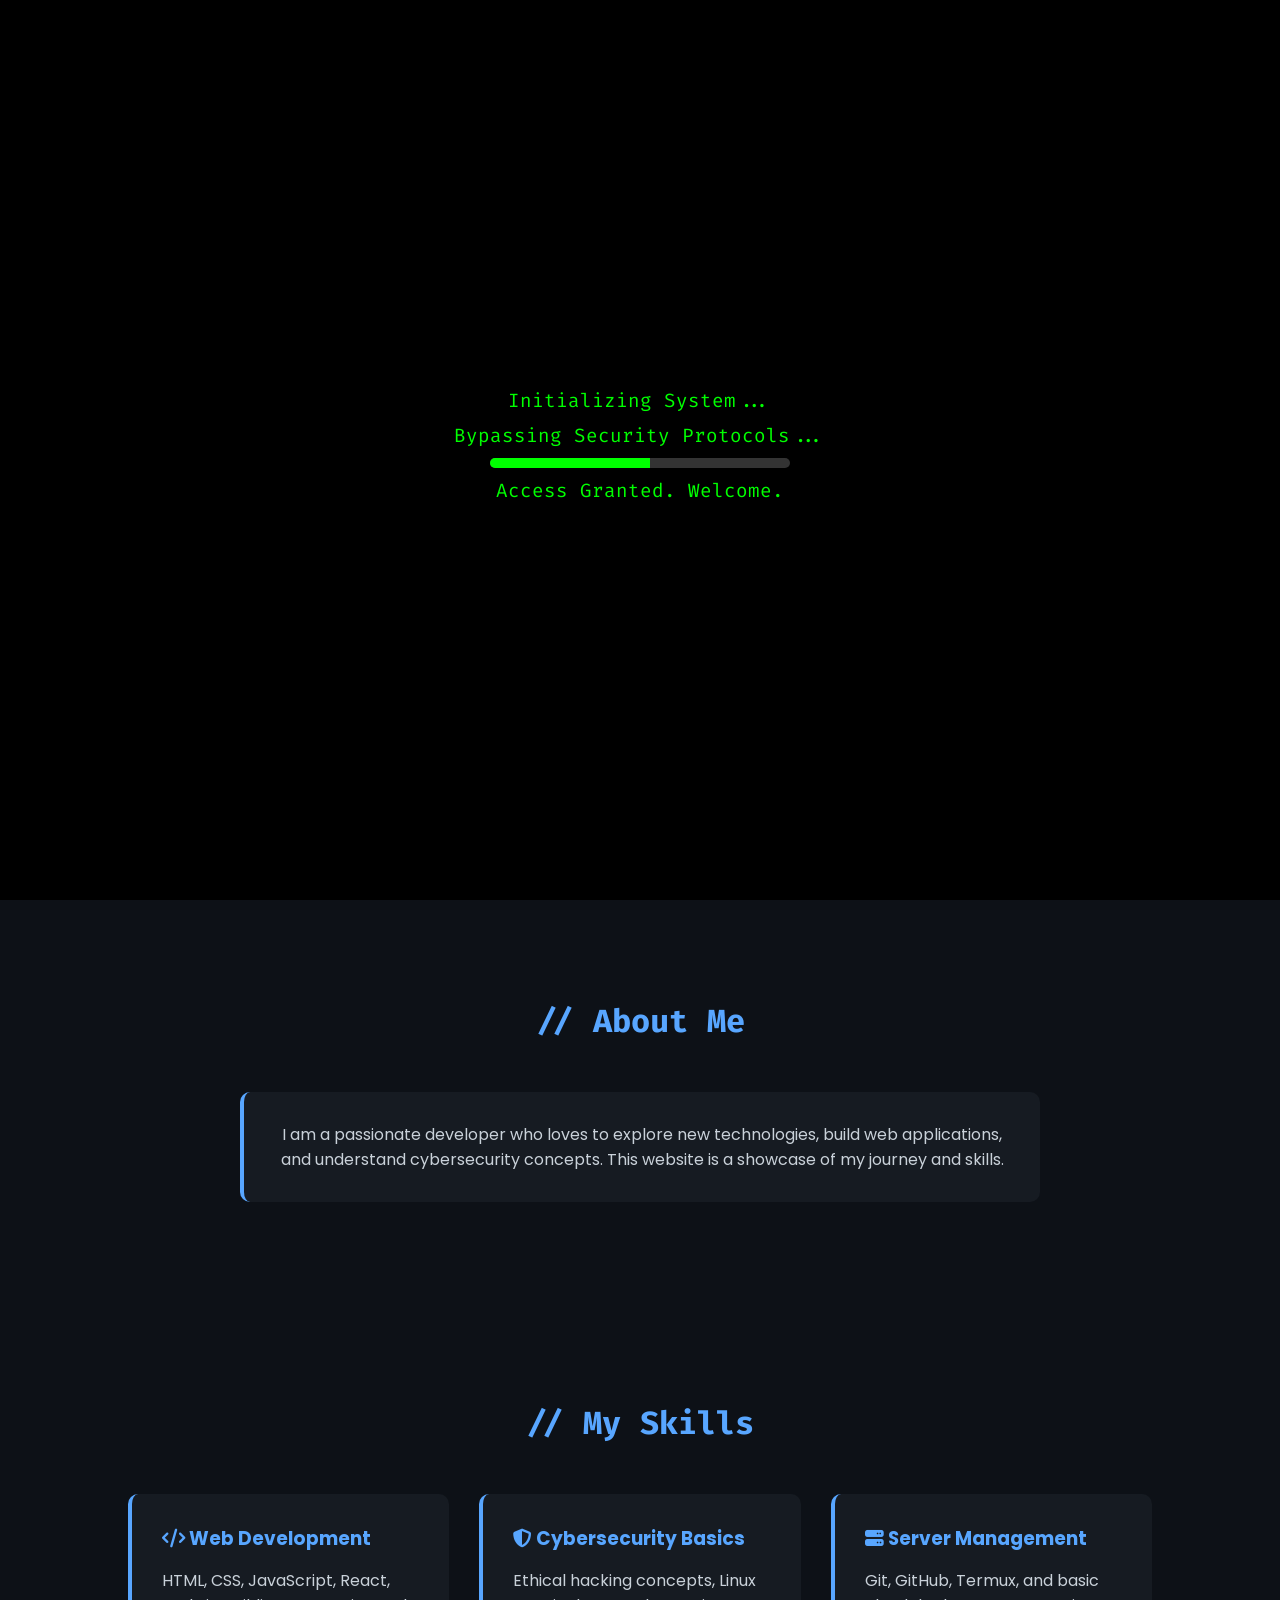
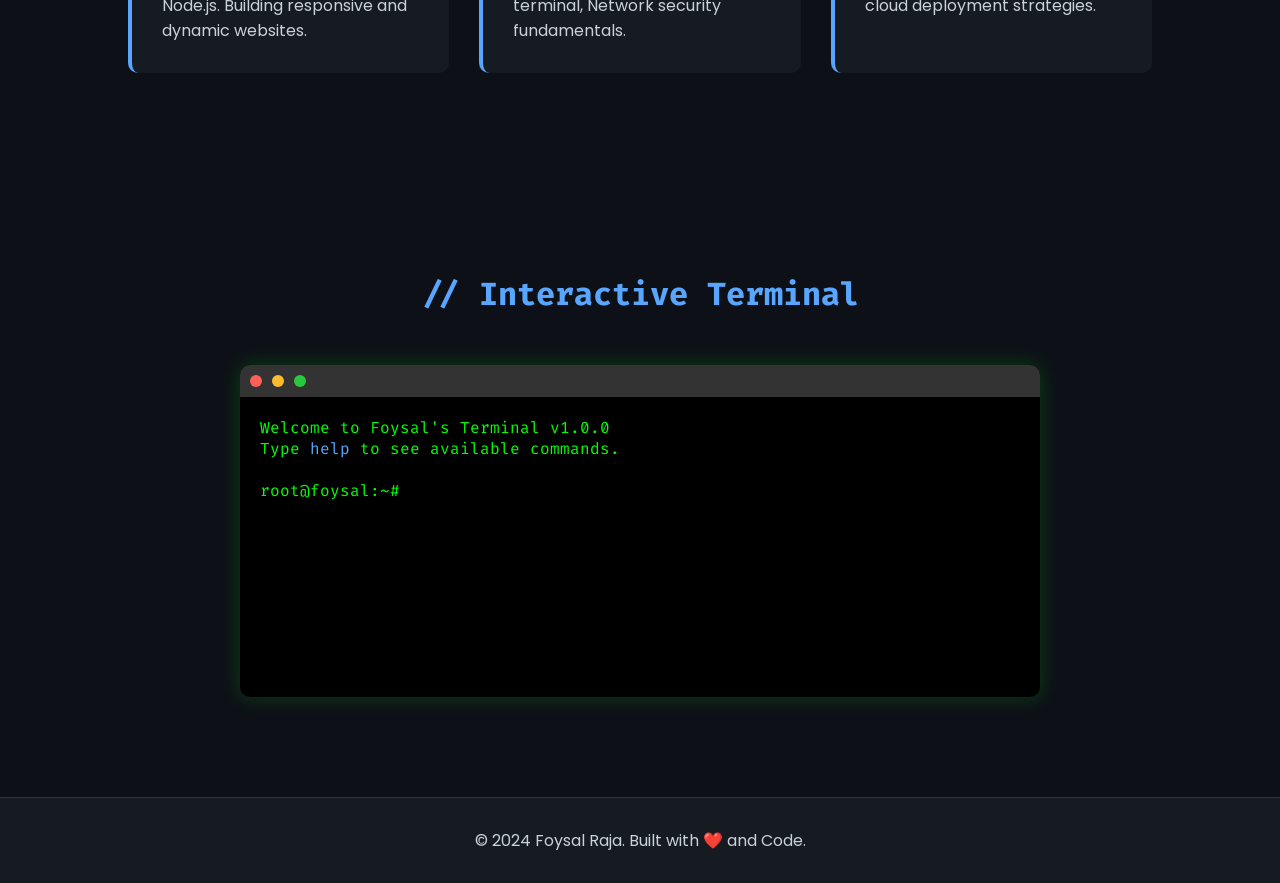
==== commit 2d175764: "xxx" ====
--- a/index.html
+++ b/index.html
@@ -2,311 +2,372 @@
 <html lang="en">
 <head>
     <meta charset="UTF-8">
-    <meta name="viewport" content="width=device-width, initial-scale=1.0, maximum-scale=1.0, user-scalable=no">
-    <title>Foysal Raja | Cyber Security Toolkit</title>
-    <link href="https://fonts.googleapis.com/css2?family=Fira+Code:wght@400;600&display=swap" rel="stylesheet">
+    <meta name="viewport" content="width=device-width, initial-scale=1.0">
+    <title>Foysal Raja | Portfolio</title>
+    <!-- Font Awesome for Icons -->
+    <link rel="stylesheet" href="https://cdnjs.cloudflare.com/ajax/libs/font-awesome/6.4.0/css/all.min.css">
+    <!-- Google Fonts -->
+    <link href="https://fonts.googleapis.com/css2?family=Fira+Code:wght@400;700&family=Poppins:wght@300;400;600&display=swap" rel="stylesheet">
     
     <style>
+        /* সিএসএস ভ্যারিয়েবল */
         :root {
-            --bg: #0a0a0a;
-            --panel: #111111;
-            --primary: #00ff41; /* Matrix Green */
-            --secondary: #ff003c; /* Alert Red */
-            --cyan: #00e5ff; /* Cyan */
-            --text: #d1d5db;
-            --border: #2a2a2a;
-        }
-
-        * { margin: 0; padding: 0; box-sizing: border-box; font-family: 'Fira Code', monospace; }
-        body { background-color: var(--bg); color: var(--primary); min-height: 100vh; display: flex; flex-direction: column; }
-
-        /* টপ হেডার */
-        header {
-            background: #000; padding: 15px 20px; border-bottom: 1px solid var(--border);
-            display: flex; justify-content: space-between; align-items: center;
-        }
-        .logo-area { display: flex; align-items: center; gap: 10px; color: #fff; font-weight: bold; font-size: 1.2rem; }
-        .logo-area img { width: 35px; height: 35px; border-radius: 50%; border: 2px solid var(--primary); }
-        .sys-status { font-size: 0.85rem; color: var(--secondary); animation: blink 1s infinite alternate; }
-
-        /* মেইন ড্যাশবোর্ড গ্রিড */
-        .dashboard {
-            display: grid; grid-template-columns: 300px 1fr; gap: 20px;
-            padding: 20px; max-width: 1400px; margin: 0 auto; width: 100%; flex: 1;
-        }
-
-        /* সাইডবার প্যানেল */
-        .sidebar { display: flex; flex-direction: column; gap: 20px; }
-        .panel {
-            background: var(--panel); border: 1px solid var(--border);
-            border-radius: 8px; padding: 15px;
-        }
-        .panel-title {
-            color: var(--cyan); font-size: 0.9rem; margin-bottom: 15px;
-            border-bottom: 1px dashed var(--border); padding-bottom: 8px;
-            text-transform: uppercase; letter-spacing: 1px;
-        }
+            --bg-color: #0d1117;
+            --text-color: #c9d1d9;
+            --primary-color: #58a6ff;
+            --secondary-color: #238636;
+            --card-bg: #161b22;
+            --terminal-bg: #000000;
+            --terminal-text: #00ff00;
+        }
+
+        * {
+            margin: 0;
+            padding: 0;
+            box-sizing: border-box;
+        }
+
+        body {
+            font-family: 'Poppins', sans-serif;
+            background-color: var(--bg-color);
+            color: var(--text-color);
+            overflow-x: hidden;
+            transition: background-color 0.3s;
+        }
+
+        /* লোডিং স্ক্রিন (হ্যাকার ইফেক্ট) */
+        #loader {
+            position: fixed;
+            top: 0;
+            left: 0;
+            width: 100vw;
+            height: 100vh;
+            background-color: #000;
+            color: #00ff00;
+            display: flex;
+            flex-direction: column;
+            justify-content: center;
+            align-items: center;
+            z-index: 9999;
+            font-family: 'Fira Code', monospace;
+            transition: opacity 1s ease;
+        }
+        .loader-text { font-size: 1.2rem; margin-bottom: 10px; }
+        .progress-bar {
+            width: 300px;
+            height: 10px;
+            background: #333;
+            border-radius: 5px;
+            overflow: hidden;
+        }
+        .progress {
+            width: 0%;
+            height: 100%;
+            background: #00ff00;
+            transition: width 0.1s;
+        }
+
+        /* নেভিগেশন বার */
+        nav {
+            display: flex;
+            justify-content: space-between;
+            align-items: center;
+            padding: 20px 5%;
+            background: rgba(22, 27, 34, 0.9);
+            position: fixed;
+            width: 100%;
+            top: 0;
+            z-index: 1000;
+            backdrop-filter: blur(5px);
+        }
+        .logo { font-family: 'Fira Code', monospace; font-size: 1.5rem; color: var(--primary-color); }
+        .nav-links { display: flex; gap: 20px; list-style: none; }
+        .nav-links a { color: var(--text-color); text-decoration: none; font-weight: 600; transition: color 0.3s; }
+        .nav-links a:hover { color: var(--primary-color); }
         
-        /* সিস্টেম স্ট্যাটাস বার */
-        .stat-row { display: flex; justify-content: space-between; font-size: 0.8rem; margin-bottom: 5px; color: var(--text); }
-        .bar-bg { width: 100%; height: 8px; background: #222; border-radius: 4px; margin-bottom: 15px; overflow: hidden; }
-        .bar-fill { height: 100%; background: var(--primary); width: 0%; transition: 1s; box-shadow: 0 0 10px var(--primary); }
-
-        /* কন্ট্রোল প্যানেল (বাটন) */
-        .btn {
-            width: 100%; padding: 12px; background: transparent; border: 1px solid var(--primary);
-            color: var(--primary); font-weight: bold; cursor: pointer; border-radius: 5px;
-            margin-bottom: 10px; transition: 0.3s; font-family: 'Fira Code', monospace;
-            text-align: left; display: flex; align-items: center; gap: 10px;
-        }
-        .btn:hover { background: var(--primary); color: #000; box-shadow: 0 0 15px rgba(0,255,65,0.3); }
-        .btn-danger { border-color: var(--secondary); color: var(--secondary); }
-        .btn-danger:hover { background: var(--secondary); color: #fff; box-shadow: 0 0 15px rgba(255,0,60,0.3); }
-        .btn-cyan { border-color: var(--cyan); color: var(--cyan); }
-        .btn-cyan:hover { background: var(--cyan); color: #000; box-shadow: 0 0 15px rgba(0,229,255,0.3); }
-
-        /* মেইন টার্মিনাল আউটপুট */
-        .main-terminal {
-            background: #000; border: 1px solid var(--border); border-radius: 8px;
-            display: flex; flex-direction: column; overflow: hidden;
-            box-shadow: 0 0 20px rgba(0,0,0,0.5);
-        }
-        .term-header {
-            background: #111; padding: 10px 15px; border-bottom: 1px solid var(--border);
-            display: flex; justify-content: space-between; font-size: 0.85rem;
-        }
-        .term-dots { display: flex; gap: 8px; }
+        .theme-toggle { cursor: pointer; font-size: 1.5rem; color: var(--text-color); }
+
+        /* হিরো সেকশন (প্রথম পাতা) */
+        #hero {
+            height: 100vh;
+            display: flex;
+            flex-direction: column;
+            justify-content: center;
+            align-items: center;
+            text-align: center;
+            padding: 0 20px;
+            position: relative;
+        }
+        #hero h1 {
+            font-size: 3rem;
+            margin-bottom: 10px;
+            text-shadow: 0 0 10px rgba(88, 166, 255, 0.5);
+        }
+        .typewriter {
+            font-family: 'Fira Code', monospace;
+            color: var(--primary-color);
+            font-size: 1.5rem;
+            border-right: 2px solid var(--primary-color);
+            white-space: nowrap;
+            overflow: hidden;
+            animation: typing 3s steps(30) infinite alternate, blink 0.7s step-end infinite;
+        }
+        
+        @keyframes typing { from { width: 0 } to { width: 100% } }
+        @keyframes blink { 50% { border-color: transparent } }
+
+        /* সেকশন ডিজাইন */
+        section { padding: 100px 10%; }
+        .section-title {
+            text-align: center;
+            font-size: 2rem;
+            margin-bottom: 50px;
+            color: var(--primary-color);
+            font-family: 'Fira Code', monospace;
+        }
+
+        /* কার্ড ডিজাইন */
+        .grid-container {
+            display: grid;
+            grid-template-columns: repeat(auto-fit, minmax(300px, 1fr));
+            gap: 30px;
+        }
+        .card {
+            background: var(--card-bg);
+            padding: 30px;
+            border-radius: 10px;
+            border-left: 4px solid var(--primary-color);
+            transition: transform 0.3s, box-shadow 0.3s;
+        }
+        .card:hover {
+            transform: translateY(-10px);
+            box-shadow: 0 10px 20px rgba(88, 166, 255, 0.2);
+        }
+        .card h3 { margin-bottom: 15px; color: var(--primary-color); }
+
+        /* টার্মিনাল সিমুলেটর (সিস্টেম টুল) */
+        .terminal-container {
+            max-width: 800px;
+            margin: 0 auto;
+            background: var(--terminal-bg);
+            border-radius: 10px;
+            overflow: hidden;
+            box-shadow: 0 0 20px rgba(0, 255, 0, 0.2);
+        }
+        .terminal-header {
+            background: #333;
+            padding: 10px;
+            display: flex;
+            gap: 10px;
+        }
         .dot { width: 12px; height: 12px; border-radius: 50%; }
-        .dot.r { background: #ff5f56; } .dot.y { background: #ffbd2e; } .dot.g { background: #27c93f; }
-        
-        .term-body {
-            padding: 20px; flex: 1; overflow-y: auto; color: var(--primary);
-            font-size: 0.9rem; line-height: 1.6;
-        }
-        .term-body::-webkit-scrollbar { width: 6px; }
-        .term-body::-webkit-scrollbar-thumb { background: #333; }
-
-        .input-line {
-            display: flex; align-items: center; padding: 15px; background: #0a0a0a;
-            border-top: 1px solid var(--border);
-        }
-        .prompt { color: var(--cyan); margin-right: 10px; font-weight: bold; }
-        input[type="text"] {
-            background: transparent; border: none; color: #fff; font-family: 'Fira Code', monospace;
-            font-size: 1rem; width: 100%; outline: none; caret-color: var(--primary);
-        }
-
-        /* লগ কালার */
-        .log-success { color: var(--primary); }
-        .log-error { color: var(--secondary); }
-        .log-info { color: var(--cyan); }
-        .log-warn { color: #f59e0b; }
-        
-        @keyframes blink { from { opacity: 1; } to { opacity: 0.4; } }
-
+        .red { background: #ff5f56; } .yellow { background: #ffbd2e; } .green { background: #27c93f; }
+        .terminal-body {
+            padding: 20px;
+            font-family: 'Fira Code', monospace;
+            color: var(--terminal-text);
+            height: 300px;
+            overflow-y: auto;
+        }
+        .terminal-input-line { display: flex; }
+        .terminal-prompt { color: #00ff00; margin-right: 10px; }
+        #terminal-input {
+            background: transparent;
+            border: none;
+            color: var(--terminal-text);
+            font-family: 'Fira Code', monospace;
+            font-size: 1rem;
+            outline: none;
+            width: 100%;
+        }
+
+        /* ফুটার */
+        footer {
+            text-align: center;
+            padding: 30px;
+            background: var(--card-bg);
+            border-top: 1px solid #333;
+        }
+
+        /* কাস্টম স্ক্রলবার */
+        ::-webkit-scrollbar { width: 10px; }
+        ::-webkit-scrollbar-track { background: var(--bg-color); }
+        ::-webkit-scrollbar-thumb { background: var(--primary-color); border-radius: 5px; }
+
+        /* মোবাইল রেসপন্সিভ */
         @media (max-width: 768px) {
-            .dashboard { grid-template-columns: 1fr; }
-            .main-terminal { height: 500px; }
+            #hero h1 { font-size: 2rem; }
+            .nav-links { display: none; } /* মোবাইলে মেনু লুকানো থাকবে, পরে জাভাস্ক্রিপ্ট দিয়ে করা যাবে */
         }
     </style>
 </head>
 <body>
 
-    <!-- হেডার -->
-    <header>
-        <div class="logo-area">
-            <img src="logo.jpg" alt="Logo">
-            <span>root@foysal_cyber:~#</span>
+    <!-- ১. লোডিং স্ক্রিন (হ্যাকিং এফেক্ট) -->
+    <div id="loader">
+        <div class="loader-text">Initializing System...</div>
+        <div class="loader-text">Bypassing Security Protocols...</div>
+        <div class="progress-bar"><div class="progress" id="progress"></div></div>
+        <div class="loader-text" style="margin-top: 10px;">Access Granted. Welcome.</div>
+    </div>
+
+    <!-- ২. নেভিগেশন বার -->
+    <nav>
+        <div class="logo">&lt;FoysalRaja /&gt;</div>
+        <ul class="nav-links">
+            <li><a href="#hero">Home</a></li>
+            <li><a href="#about">About</a></li>
+            <li><a href="#skills">Skills</a></li>
+            <li><a href="#tools">System Tools</a></li>
+        </ul>
+        <div class="theme-toggle" id="theme-toggle"><i class="fas fa-sun"></i></div>
+    </nav>
+
+    <!-- ৩. হিরো সেকশন -->
+    <section id="hero">
+        <h1>Hi, I'm Foysal Raja</h1>
+        <div class="typewriter">Web Developer & Tech Enthusiast</div>
+        <p style="margin-top: 20px; max-width: 600px;">Welcome to my digital space. I build secure, fast, and modern web experiences.</p>
+    </section>
+
+    <!-- ৪. অ্যাবাউট সেকশন -->
+    <section id="about">
+        <h2 class="section-title">// About Me</h2>
+        <div class="card" style="text-align: center; max-width: 800px; margin: 0 auto;">
+            <p>I am a passionate developer who loves to explore new technologies, build web applications, and understand cybersecurity concepts. This website is a showcase of my journey and skills.</p>
         </div>
-        <div class="sys-status">[ STATUS: ONLINE ]</div>
-    </header>
-
-    <!-- মেইন ড্যাশবোর্ড -->
-    <div class="dashboard">
-        
-        <!-- সাইডবার (কন্ট্রোল এবং স্ট্যাটাস) -->
-        <div class="sidebar">
+    </section>
+
+    <!-- ৫. স্কিলস সেকশন -->
+    <section id="skills">
+        <h2 class="section-title">// My Skills</h2>
+        <div class="grid-container">
+            <div class="card">
+                <h3><i class="fas fa-code"></i> Web Development</h3>
+                <p>HTML, CSS, JavaScript, React, Node.js. Building responsive and dynamic websites.</p>
+            </div>
+            <div class="card">
+                <h3><i class="fas fa-shield-alt"></i> Cybersecurity Basics</h3>
+                <p>Ethical hacking concepts, Linux terminal, Network security fundamentals.</p>
+            </div>
+            <div class="card">
+                <h3><i class="fas fa-server"></i> Server Management</h3>
+                <p>Git, GitHub, Termux, and basic cloud deployment strategies.</p>
+            </div>
+        </div>
+    </section>
+
+    <!-- ৬. ইন্টারেক্টিভ সিস্টেম (টার্মিনাল) -->
+    <section id="tools">
+        <h2 class="section-title">// Interactive Terminal</h2>
+        <div class="terminal-container">
+            <div class="terminal-header">
+                <div class="dot red"></div>
+                <div class="dot yellow"></div>
+                <div class="dot green"></div>
+            </div>
+            <div class="terminal-body" id="terminal-output">
+                <p>Welcome to Foysal's Terminal v1.0.0</p>
+                <p>Type <span style="color: #58a6ff;">help</span> to see available commands.</p>
+                <br>
+                <div class="terminal-input-line">
+                    <span class="terminal-prompt">root@foysal:~#</span>
+                    <input type="text" id="terminal-input" autocomplete="off" autofocus>
+                </div>
+            </div>
+        </div>
+    </section>
+
+    <!-- ৭. ফুটার -->
+    <footer>
+        <p>&copy; 2024 Foysal Raja. Built with ❤️ and Code.</p>
+    </footer>
+
+    <!-- জাভাস্ক্রিপ্ট (লজিক) -->
+    <script>
+        // ১. লোডিং স্ক্রিন অ্যানিমেশন
+        window.addEventListener('load', () => {
+            let progress = 0;
+            const progressBar = document.getElementById('progress');
+            const loader = document.getElementById('loader');
             
-            <div class="panel">
-                <div class="panel-title">System Resources</div>
-                <div class="stat-row"><span>CPU Load</span><span id="cpuVal">45%</span></div>
-                <div class="bar-bg"><div class="bar-fill" id="cpuBar" style="width: 45%;"></div></div>
+            const interval = setInterval(() => {
+                progress += Math.random() * 15;
+                if (progress > 100) progress = 100;
+                progressBar.style.width = progress + '%';
+
+                if (progress === 100) {
+                    clearInterval(interval);
+                    setTimeout(() => {
+                        loader.style.opacity = '0';
+                        setTimeout(() => loader.style.display = 'none', 1000);
+                    }, 500);
+                }
+            }, 200);
+        });
+
+        // ২. টার্মিনাল সিমুলেটর লজিক
+        const terminalInput = document.getElementById('terminal-input');
+        const terminalOutput = document.getElementById('terminal-output');
+
+        terminalInput.addEventListener('keypress', function (e) {
+            if (e.key === 'Enter') {
+                const command = terminalInput.value.trim().toLowerCase();
+                terminalInput.value = '';
                 
-                <div class="stat-row"><span>RAM Usage</span><span id="ramVal">62%</span></div>
-                <div class="bar-bg"><div class="bar-fill" id="ramBar" style="width: 62%; background: var(--cyan); box-shadow: 0 0 10px var(--cyan);"></div></div>
+                // প্রিন্ট ইউজার কমান্ড
+                const userLine = document.createElement('div');
+                userLine.innerHTML = `<span class="terminal-prompt">root@foysal:~#</span> ${command}`;
+                terminalOutput.insertBefore(userLine, terminalOutput.lastElementChild);
+
+                // কমান্ড প্রসেসিং
+                const responseLine = document.createElement('div');
+                responseLine.style.marginBottom = '10px';
                 
-                <div class="stat-row"><span>Network Traffic</span><span id="netVal">12%</span></div>
-                <div class="bar-bg"><div class="bar-fill" id="netBar" style="width: 12%; background: var(--secondary); box-shadow: 0 0 10px var(--secondary);"></div></div>
-            </div>
-
-            <div class="panel">
-                <div class="panel-title">Attack Vectors</div>
-                <button class="btn" onclick="runScan()">🛰️ Network Scan</button>
-                <button class="btn btn-cyan" onclick="runTrace()">🌐 IP Trace</button>
-                <button class="btn btn-danger" onclick="runBruteForce()">🔓 Brute Force</button>
-                <button class="btn" onclick="clearTerminal()" style="border-color: #555; color: #888;">🗑️ Clear Logs</button>
-            </div>
-
-            <div class="panel">
-                <div class="panel-title">Live Traffic</div>
-                <div id="live-traffic" style="font-size: 0.75rem; color: #666; height: 100px; overflow: hidden; display: flex; flex-direction: column; justify-content: flex-end;">
-                    <!-- জাভাস্ক্রিপ্ট দিয়ে আসবে -->
-                </div>
-            </div>
-
-        </div>
-
-        <!-- মেইন টার্মিনাল (আউটপুট) -->
-        <div class="main-terminal">
-            <div class="term-header">
-                <span>Terminal - /bin/bash</span>
-                <div class="term-dots">
-                    <div class="dot r"></div><div class="dot y"></div><div class="dot g"></div>
-                </div>
-            </div>
-            <div class="term-body" id="terminal-output">
-                <div class="log-info">=========================================</div>
-                <div class="log-info"> CYBER SECURITY TOOLKIT v3.0 INITIALIZED </div>
-                <div class="log-info">=========================================</div>
-                <div>Welcome, Agent Foysal.</div>
-                <div>System is ready. Select an attack vector from the left panel.</div>
-                <br>
-            </div>
-            <div class="input-line">
-                <span class="prompt">admin@cyber:~$</span>
-                <input type="text" id="cmdInput" placeholder="Type 'help' for commands..." autocomplete="off">
-            </div>
-        </div>
-
-    </div>
-
-    <script>
-        const termOutput = document.getElementById('terminal-output');
-        const cmdInput = document.getElementById('cmdInput');
-        const liveTraffic = document.getElementById('live-traffic');
-
-        // টার্মিনালে লগ লেখার ফাংশন
-        function writeLog(text, type = 'default') {
-            const p = document.createElement('div');
-            p.className = `log-${type}`;
-            p.innerHTML = text;
-            termOutput.appendChild(p);
-            termOutput.scrollTop = termOutput.scrollHeight;
-        }
-
-        // ১. নেটওয়ার্ক স্ক্যান সিমুলেশন
-        function runScan() {
-            writeLog("> Initializing Network Scan...", "info");
-            writeLog("> Scanning target subnet: 192.168.1.0/24", "default");
-            
-            let ips = ["192.168.1.1", "192.168.1.10", "192.168.1.45", "192.168.1.102", "10.0.0.55"];
-            let ports = ["Port 22 (SSH) OPEN", "Port 80 (HTTP) OPEN", "Port 443 (HTTPS) SECURE", "Port 3306 (MySQL) VULNERABLE"];
-
-            let i = 0;
-            let interval = setInterval(() => {
-                if (i < 5) {
-                    let ip = ips[Math.floor(Math.random() * ips.length)];
-                    let port = ports[Math.floor(Math.random() * ports.length)];
-                    writeLog(`[+] Found Host: ${ip} | ${port}`, "success");
-                    i++;
-                } else {
-                    clearInterval(interval);
-                    writeLog("> Scan complete. 5 hosts found.", "info");
-                    writeLog("> 1 VULNERABILITY DETECTED.", "error");
+                switch(command) {
+                    case 'help':
+                        responseLine.innerHTML = `Available commands:<br>- <b>about</b> : Know about me<br>- <b>skills</b> : List my skills<br>- <b>contact</b> : How to reach me<br>- <b>clear</b> : Clear terminal`;
+                        break;
+                    case 'about':
+                        responseLine.innerHTML = `I am Foysal Raja, a passionate developer exploring web & cybersecurity.`;
+                        break;
+                    case 'skills':
+                        responseLine.innerHTML = `HTML, CSS, JS, Git, Linux, Ethical Hacking Basics.`;
+                        break;
+                    case 'contact':
+                        responseLine.innerHTML = `Email: your-email@example.com (Update this)`;
+                        break;
+                    case 'clear':
+                        terminalOutput.innerHTML = `
+                            <div class="terminal-input-line">
+                                <span class="terminal-prompt">root@foysal:~#</span>
+                                <input type="text" id="terminal-input" autocomplete="off" autofocus>
+                            </div>`;
+                        // রি-অ্যাসাইন ইভেন্ট লিসেনার
+                        document.getElementById('terminal-input').addEventListener('keypress', arguments.callee);
+                        return;
+                    case '':
+                        break;
+                    default:
+                        responseLine.innerHTML = `Command not found: ${command}. Type <span style="color: #58a6ff;">help</span> for options.`;
                 }
-            }, 800);
-        }
-
-        // ২. আইপি ট্রেস সিমুলেশন
-        function runTrace() {
-            writeLog("> Tracing target IP route...", "info");
-            let hops = [
-                "Hop 1: 10.0.0.1 (Local Gateway) - 2ms",
-                "Hop 2: 172.16.5.1 (ISP Router) - 14ms",
-                "Hop 3: 203.0.113.1 (Backbone) - 45ms",
-                "Hop 4: 198.51.100.5 (Target Server) - 89ms",
-                "Trace Complete. Target Location: Dhaka, BD."
-            ];
-            let i = 0;
-            let interval = setInterval(() => {
-                if (i < hops.length) {
-                    writeLog(hops[i], "cyan");
-                    i++;
-                } else {
-                    clearInterval(interval);
+
+                if (command !== 'clear' && command !== '') {
+                    terminalOutput.insertBefore(responseLine, terminalOutput.lastElementChild);
                 }
-            }, 1000);
-        }
-
-        // ৩. ব্রুট ফোর্স (পাসওয়ার্ড ক্র্যাক) সিমুলেশন
-        function runBruteForce() {
-            writeLog("> Target: admin@192.168.1.102", "info");
-            writeLog("> Initiating dictionary attack...", "warn");
-            
-            let passwords = ["123456", "password", "admin123", "qwerty", "root", "admin1234"];
-            let i = 0;
-            let interval = setInterval(() => {
-                if (i < passwords.length) {
-                    writeLog(`Trying pass: ${passwords[i]} ... FAILED`, "error");
-                    i++;
-                } else {
-                    clearInterval(interval);
-                    writeLog(`Trying pass: Foysal@2026 ... [SUCCESS]`, "success");
-                    writeLog("> ACCESS GRANTED. ROOT SHELL OPENED.", "error");
-                    document.getElementById('cpuVal').innerText = "98%";
-                    document.getElementById('cpuBar').style.width = "98%";
-                }
-            }, 600);
-        }
-
-        // টার্মিনালে কমান্ড ইনপুট
-        cmdInput.addEventListener('keypress', function(e) {
-            if (e.key === 'Enter') {
-                let cmd = cmdInput.value.trim().toLowerCase();
-                if (cmd) {
-                    writeLog(`admin@cyber:~$ ${cmd}`, "cyan");
-                    if (cmd === 'help') {
-                        writeLog("Available commands:<br> - scan : Run network scan<br> - trace : Trace IP route<br> - hack : Run brute force attack<br> - clear : Clear terminal", "info");
-                    } else if (cmd === 'scan') {
-                        runScan();
-                    } else if (cmd === 'trace') {
-                        runTrace();
-                    } else if (cmd === 'hack') {
-                        runBruteForce();
-                    } else if (cmd === 'clear') {
-                        clearTerminal();
-                    } else {
-                        writeLog(`Command not found: ${cmd}`, "error");
-                    }
-                    cmdInput.value = '';
-                }
+                
+                // অটো স্ক্রল নিচে
+                terminalOutput.scrollTop = terminalOutput.scrollHeight;
             }
         });
 
-        function clearTerminal() {
-            termOutput.innerHTML = '<div>Terminal cleared.</div><br>';
-        }
-
-        // লাইভ ট্রাফিক (হেক্স ডাটা) জেনারেটর
-        function generateTraffic() {
-            const hex = Math.floor(Math.random() * 16777215).toString(16).toUpperCase().padStart(6, '0');
-            const p = document.createElement('div');
-            p.innerText = `> PKT_0x${hex} ... [INTERCEPTED]`;
-            liveTraffic.appendChild(p);
-            if (liveTraffic.children.length > 6) liveTraffic.removeChild(liveTraffic.firstChild);
-        }
-        setInterval(generateTraffic, 400);
-
-        // সিস্টেম স্ট্যাটাস র‍্যান্ডম আপডেট
-        setInterval(() => {
-            let cpu = Math.floor(Math.random() * 40) + 20;
-            let ram = Math.floor(Math.random() * 30) + 40;
-            document.getElementById('cpuVal').innerText = cpu + "%";
-            document.getElementById('cpuBar').style.width = cpu + "%";
-            document.getElementById('ramVal').innerText = ram + "%";
-            document.getElementById('ramBar').style.width = ram + "%";
-        }, 3000);
-
+        // ৩. ডার্ক/লাইট মোড টগল (সিম্পল)
+        const themeToggle = document.getElementById('theme-toggle');
+        themeToggle.addEventListener('click', () => {
+            document.body.classList.toggle('light-mode');
+            // নোট: সম্পূর্ণ লাইট মোডের জন্য CSS-এ .light-mode ক্লাস ডিফাইন করতে হবে।
+            alert("Theme toggle clicked! (You can expand this feature in CSS)");
+        });
     </script>
 </body>
 </html>
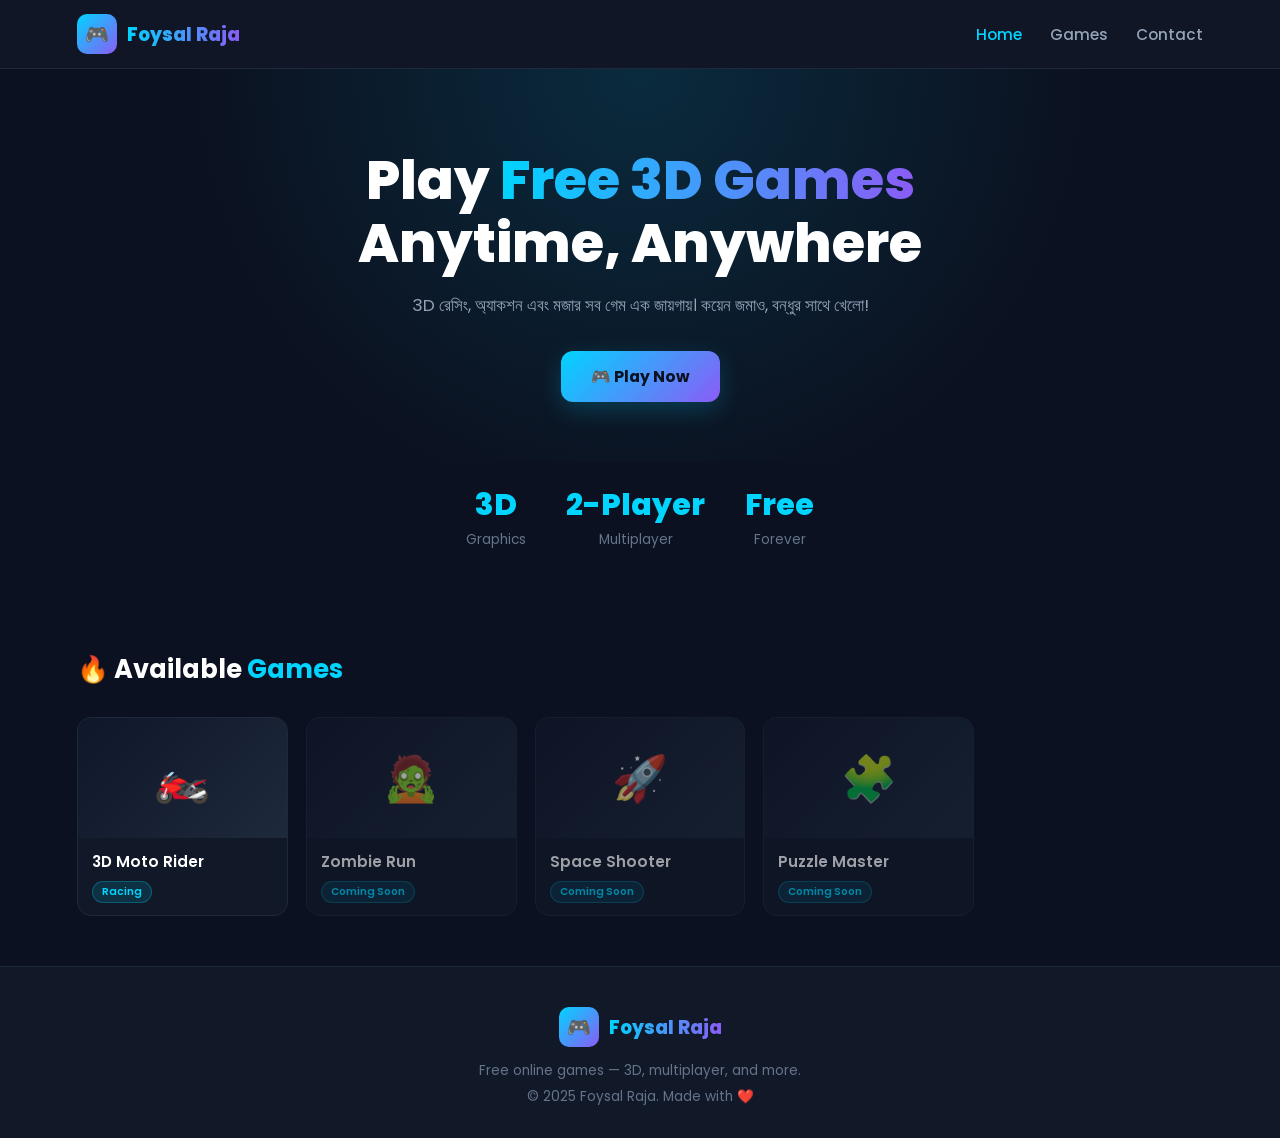
==== commit 6b228250: "Fixed links and updated website" ====
--- a/index.html
+++ b/index.html
@@ -1,372 +1,215 @@
 <!DOCTYPE html>
-<html lang="en">
+<html lang="bn">
 <head>
     <meta charset="UTF-8">
     <meta name="viewport" content="width=device-width, initial-scale=1.0">
-    <title>Foysal Raja | Portfolio</title>
-    <!-- Font Awesome for Icons -->
-    <link rel="stylesheet" href="https://cdnjs.cloudflare.com/ajax/libs/font-awesome/6.4.0/css/all.min.css">
-    <!-- Google Fonts -->
-    <link href="https://fonts.googleapis.com/css2?family=Fira+Code:wght@400;700&family=Poppins:wght@300;400;600&display=swap" rel="stylesheet">
-    
+    <title>Foysal Raja | Free Online Games</title>
+    <link href="https://fonts.googleapis.com/css2?family=Poppins:wght@300;400;600;700;800&display=swap" rel="stylesheet">
     <style>
-        /* সিএসএস ভ্যারিয়েবল */
-        :root {
-            --bg-color: #0d1117;
-            --text-color: #c9d1d9;
-            --primary-color: #58a6ff;
-            --secondary-color: #238636;
-            --card-bg: #161b22;
-            --terminal-bg: #000000;
-            --terminal-text: #00ff00;
-        }
-
-        * {
-            margin: 0;
-            padding: 0;
-            box-sizing: border-box;
-        }
-
+        * { margin: 0; padding: 0; box-sizing: border-box; }
         body {
+            background: #0b1120;
+            color: #fff;
             font-family: 'Poppins', sans-serif;
-            background-color: var(--bg-color);
-            color: var(--text-color);
-            overflow-x: hidden;
-            transition: background-color 0.3s;
-        }
-
-        /* লোডিং স্ক্রিন (হ্যাকার ইফেক্ট) */
-        #loader {
-            position: fixed;
-            top: 0;
-            left: 0;
-            width: 100vw;
-            height: 100vh;
-            background-color: #000;
-            color: #00ff00;
-            display: flex;
-            flex-direction: column;
-            justify-content: center;
-            align-items: center;
-            z-index: 9999;
-            font-family: 'Fira Code', monospace;
-            transition: opacity 1s ease;
-        }
-        .loader-text { font-size: 1.2rem; margin-bottom: 10px; }
-        .progress-bar {
-            width: 300px;
-            height: 10px;
-            background: #333;
-            border-radius: 5px;
+            min-height: 100vh;
+        }
+        /* ---------- NAVBAR ---------- */
+        .navbar {
+            position: sticky; top: 0; z-index: 100;
+            display: flex; justify-content: space-between; align-items: center;
+            padding: 14px 6%;
+            background: rgba(17,24,39,0.95);
+            backdrop-filter: blur(10px);
+            border-bottom: 1px solid #1e293b;
+        }
+        .logo { display: flex; align-items: center; gap: 10px; font-weight: 800; font-size: 1.15rem; }
+        .logo-icon {
+            width: 40px; height: 40px; border-radius: 10px;
+            background: linear-gradient(135deg, #00d4ff, #8b5cf6);
+            display: flex; align-items: center; justify-content: center;
+            font-size: 1.2rem;
+        }
+        .logo span { background: linear-gradient(90deg,#00d4ff,#8b5cf6); -webkit-background-clip: text; -webkit-text-fill-color: transparent; }
+        .nav-links { display: flex; list-style: none; gap: 28px; }
+        .nav-links a { color: #94a3b8; text-decoration: none; font-weight: 500; transition: .25s; font-size: .95rem; }
+        .nav-links a:hover, .nav-links a.active { color: #00d4ff; }
+        .hamburger { display: none; flex-direction: column; gap: 5px; cursor: pointer; }
+        .hamburger span { width: 26px; height: 3px; background: #fff; border-radius: 3px; transition: .3s; }
+        .hamburger.active span:nth-child(1) { transform: rotate(45deg) translate(6px,6px); }
+        .hamburger.active span:nth-child(2) { opacity: 0; }
+        .hamburger.active span:nth-child(3) { transform: rotate(-45deg) translate(6px,-6px); }
+
+        /* ---------- HERO ---------- */
+        .hero {
+            position: relative;
+            padding: 80px 6% 60px;
+            text-align: center;
+            background: radial-gradient(circle at 50% 0%, #00d4ff22, transparent 60%);
             overflow: hidden;
         }
-        .progress {
-            width: 0%;
-            height: 100%;
-            background: #00ff00;
-            transition: width 0.1s;
-        }
-
-        /* নেভিগেশন বার */
-        nav {
-            display: flex;
-            justify-content: space-between;
-            align-items: center;
-            padding: 20px 5%;
-            background: rgba(22, 27, 34, 0.9);
-            position: fixed;
-            width: 100%;
-            top: 0;
-            z-index: 1000;
-            backdrop-filter: blur(5px);
-        }
-        .logo { font-family: 'Fira Code', monospace; font-size: 1.5rem; color: var(--primary-color); }
-        .nav-links { display: flex; gap: 20px; list-style: none; }
-        .nav-links a { color: var(--text-color); text-decoration: none; font-weight: 600; transition: color 0.3s; }
-        .nav-links a:hover { color: var(--primary-color); }
-        
-        .theme-toggle { cursor: pointer; font-size: 1.5rem; color: var(--text-color); }
-
-        /* হিরো সেকশন (প্রথম পাতা) */
-        #hero {
-            height: 100vh;
-            display: flex;
-            flex-direction: column;
-            justify-content: center;
-            align-items: center;
-            text-align: center;
-            padding: 0 20px;
-            position: relative;
-        }
-        #hero h1 {
-            font-size: 3rem;
-            margin-bottom: 10px;
-            text-shadow: 0 0 10px rgba(88, 166, 255, 0.5);
-        }
-        .typewriter {
-            font-family: 'Fira Code', monospace;
-            color: var(--primary-color);
-            font-size: 1.5rem;
-            border-right: 2px solid var(--primary-color);
-            white-space: nowrap;
-            overflow: hidden;
-            animation: typing 3s steps(30) infinite alternate, blink 0.7s step-end infinite;
-        }
-        
-        @keyframes typing { from { width: 0 } to { width: 100% } }
-        @keyframes blink { 50% { border-color: transparent } }
-
-        /* সেকশন ডিজাইন */
-        section { padding: 100px 10%; }
-        .section-title {
-            text-align: center;
-            font-size: 2rem;
-            margin-bottom: 50px;
-            color: var(--primary-color);
-            font-family: 'Fira Code', monospace;
-        }
-
-        /* কার্ড ডিজাইন */
-        .grid-container {
-            display: grid;
-            grid-template-columns: repeat(auto-fit, minmax(300px, 1fr));
-            gap: 30px;
-        }
-        .card {
-            background: var(--card-bg);
-            padding: 30px;
-            border-radius: 10px;
-            border-left: 4px solid var(--primary-color);
-            transition: transform 0.3s, box-shadow 0.3s;
-        }
-        .card:hover {
-            transform: translateY(-10px);
-            box-shadow: 0 10px 20px rgba(88, 166, 255, 0.2);
-        }
-        .card h3 { margin-bottom: 15px; color: var(--primary-color); }
-
-        /* টার্মিনাল সিমুলেটর (সিস্টেম টুল) */
-        .terminal-container {
-            max-width: 800px;
-            margin: 0 auto;
-            background: var(--terminal-bg);
-            border-radius: 10px;
-            overflow: hidden;
-            box-shadow: 0 0 20px rgba(0, 255, 0, 0.2);
-        }
-        .terminal-header {
-            background: #333;
-            padding: 10px;
-            display: flex;
-            gap: 10px;
-        }
-        .dot { width: 12px; height: 12px; border-radius: 50%; }
-        .red { background: #ff5f56; } .yellow { background: #ffbd2e; } .green { background: #27c93f; }
-        .terminal-body {
-            padding: 20px;
-            font-family: 'Fira Code', monospace;
-            color: var(--terminal-text);
-            height: 300px;
-            overflow-y: auto;
-        }
-        .terminal-input-line { display: flex; }
-        .terminal-prompt { color: #00ff00; margin-right: 10px; }
-        #terminal-input {
-            background: transparent;
-            border: none;
-            color: var(--terminal-text);
-            font-family: 'Fira Code', monospace;
-            font-size: 1rem;
-            outline: none;
-            width: 100%;
-        }
-
-        /* ফুটার */
+        .hero-content { position: relative; z-index: 1; max-width: 700px; margin: 0 auto; }
+        .hero h1 {
+            font-size: clamp(2rem, 5vw, 3.4rem);
+            font-weight: 800; line-height: 1.15; margin-bottom: 18px;
+        }
+        .hero h1 span { background: linear-gradient(90deg,#00d4ff,#8b5cf6); -webkit-background-clip: text; -webkit-text-fill-color: transparent; }
+        .hero p { color: #94a3b8; font-size: 1.05rem; margin-bottom: 32px; line-height: 1.6; }
+        .hero-buttons { display: flex; gap: 14px; justify-content: center; flex-wrap: wrap; }
+        .btn {
+            padding: 14px 30px; border-radius: 12px; font-weight: 700;
+            font-family: 'Poppins', sans-serif; cursor: pointer; transition: .25s;
+            border: none; font-size: .98rem; text-decoration: none;
+        }
+        .btn-primary {
+            background: linear-gradient(135deg,#00d4ff,#8b5cf6);
+            color: #0b1120;
+            box-shadow: 0 8px 24px #00d4ff33;
+        }
+        .btn-primary:hover { transform: translateY(-3px); box-shadow: 0 12px 30px #00d4ff55; }
+        .btn-outline {
+            background: transparent; color: #00d4ff;
+            border: 2px solid #00d4ff;
+        }
+        .btn-outline:hover { background: #00d4ff15; }
+
+        /* ---------- STATS ---------- */
+        .stats {
+            display: flex; justify-content: center; gap: 40px; flex-wrap: wrap;
+            padding: 20px 6% 50px;
+        }
+        .stat { text-align: center; }
+        .stat h3 { font-size: 1.9rem; font-weight: 800; color: #00d4ff; }
+        .stat p { color: #64748b; font-size: .85rem; margin-top: 2px; }
+
+        /* ---------- SECTION ---------- */
+        .section { padding: 50px 6%; }
+        .section-head { display: flex; justify-content: space-between; align-items: center; margin-bottom: 28px; flex-wrap: wrap; gap: 12px; }
+        .section-head h2 { font-size: 1.6rem; font-weight: 700; }
+        .section-head h2 span { color: #00d4ff; }
+
+        /* ---------- GAME GRID ---------- */
+        .game-grid { display: grid; grid-template-columns: repeat(auto-fill, minmax(180px,1fr)); gap: 18px; }
+        .game-card {
+            background: #111827; border: 1px solid #1e293b; border-radius: 14px;
+            overflow: hidden; cursor: pointer; transition: .25s; text-decoration: none; display: block;
+        }
+        .game-card:hover { border-color: #00d4ff; transform: translateY(-5px); box-shadow: 0 10px 30px #00d4ff22; }
+        .game-thumb {
+            height: 120px; display: flex; align-items: center; justify-content: center;
+            font-size: 2.8rem; background: linear-gradient(135deg,#0f172a,#1e293b);
+        }
+        .game-info { padding: 12px 14px; }
+        .game-info h4 { font-size: .95rem; font-weight: 600; margin-bottom: 4px; color: #fff; }
+        .game-info .badge {
+            display: inline-block; font-size: .65rem; font-weight: 600;
+            padding: 2px 9px; border-radius: 50px;
+            background: #00d4ff22; color: #00d4ff; border: 1px solid #00d4ff44;
+        }
+
+        /* ---------- FOOTER ---------- */
         footer {
-            text-align: center;
-            padding: 30px;
-            background: var(--card-bg);
-            border-top: 1px solid #333;
-        }
-
-        /* কাস্টম স্ক্রলবার */
-        ::-webkit-scrollbar { width: 10px; }
-        ::-webkit-scrollbar-track { background: var(--bg-color); }
-        ::-webkit-scrollbar-thumb { background: var(--primary-color); border-radius: 5px; }
-
-        /* মোবাইল রেসপন্সিভ */
-        @media (max-width: 768px) {
-            #hero h1 { font-size: 2rem; }
-            .nav-links { display: none; } /* মোবাইলে মেনু লুকানো থাকবে, পরে জাভাস্ক্রিপ্ট দিয়ে করা যাবে */
+            background: #111827; border-top: 1px solid #1e293b;
+            padding: 40px 6% 25px; text-align: center;
+        }
+        footer .logo { justify-content: center; margin-bottom: 14px; }
+        footer p { color: #64748b; font-size: .85rem; margin: 6px 0; }
+        footer a { color: #00d4ff; text-decoration: none; }
+
+        /* ---------- RESPONSIVE ---------- */
+        @media (max-width: 700px) {
+            .nav-links {
+                display: none; position: absolute; top: 70px; left: 0;
+                width: 100%; background: #111827; flex-direction: column;
+                padding: 22px; gap: 18px; border-bottom: 1px solid #1e293b;
+            }
+            .nav-links.active { display: flex; }
+            .hamburger { display: flex; }
+            .stats { gap: 24px; }
         }
     </style>
 </head>
 <body>
 
-    <!-- ১. লোডিং স্ক্রিন (হ্যাকিং এফেক্ট) -->
-    <div id="loader">
-        <div class="loader-text">Initializing System...</div>
-        <div class="loader-text">Bypassing Security Protocols...</div>
-        <div class="progress-bar"><div class="progress" id="progress"></div></div>
-        <div class="loader-text" style="margin-top: 10px;">Access Granted. Welcome.</div>
+    <!-- NAVBAR -->
+    <nav class="navbar">
+        <div class="logo">
+            <div class="logo-icon">🎮</div>
+            <span>Foysal Raja</span>
+        </div>
+        <ul class="nav-links" id="navLinks">
+            <li><a href="index.html" class="active">Home</a></li>
+            <li><a href="game.html">Games</a></li>
+            <li><a href="#contact">Contact</a></li>
+        </ul>
+        <div class="hamburger" id="hamburger"><span></span><span></span><span></span></div>
+    </nav>
+
+    <!-- HERO -->
+    <section class="hero">
+        <div class="hero-content">
+            <h1>Play <span>Free 3D Games</span><br>Anytime, Anywhere</h1>
+            <p>3D রেসিং, অ্যাকশন এবং মজার সব গেম এক জায়গায়। কয়েন জমাও, বন্ধুর সাথে খেলো!</p>
+            <div class="hero-buttons">
+                <a href="game.html" class="btn btn-primary">🎮 Play Now</a>
+            </div>
+        </div>
+    </section>
+
+    <!-- STATS -->
+    <div class="stats">
+        <div class="stat"><h3>3D</h3><p>Graphics</p></div>
+        <div class="stat"><h3>2-Player</h3><p>Multiplayer</p></div>
+        <div class="stat"><h3>Free</h3><p>Forever</p></div>
     </div>
 
-    <!-- ২. নেভিগেশন বার -->
-    <nav>
-        <div class="logo">&lt;FoysalRaja /&gt;</div>
-        <ul class="nav-links">
-            <li><a href="#hero">Home</a></li>
-            <li><a href="#about">About</a></li>
-            <li><a href="#skills">Skills</a></li>
-            <li><a href="#tools">System Tools</a></li>
-        </ul>
-        <div class="theme-toggle" id="theme-toggle"><i class="fas fa-sun"></i></div>
-    </nav>
-
-    <!-- ৩. হিরো সেকশন -->
-    <section id="hero">
-        <h1>Hi, I'm Foysal Raja</h1>
-        <div class="typewriter">Web Developer & Tech Enthusiast</div>
-        <p style="margin-top: 20px; max-width: 600px;">Welcome to my digital space. I build secure, fast, and modern web experiences.</p>
+    <!-- FEATURED GAMES -->
+    <section class="section">
+        <div class="section-head">
+            <h2>🔥 Available <span>Games</span></h2>
+        </div>
+        <div class="game-grid">
+            <!-- Game Card 1 -->
+            <a href="game.html" class="game-card">
+                <div class="game-thumb">🏍️</div>
+                <div class="game-info"><h4>3D Moto Rider</h4><span class="badge">Racing</span></div>
+            </a>
+            
+            <!-- Coming Soon Placeholders -->
+            <div class="game-card" style="opacity: 0.6; cursor: not-allowed;">
+                <div class="game-thumb">🧟</div>
+                <div class="game-info"><h4>Zombie Run</h4><span class="badge">Coming Soon</span></div>
+            </div>
+            <div class="game-card" style="opacity: 0.6; cursor: not-allowed;">
+                <div class="game-thumb">🚀</div>
+                <div class="game-info"><h4>Space Shooter</h4><span class="badge">Coming Soon</span></div>
+            </div>
+            <div class="game-card" style="opacity: 0.6; cursor: not-allowed;">
+                <div class="game-thumb">🧩</div>
+                <div class="game-info"><h4>Puzzle Master</h4><span class="badge">Coming Soon</span></div>
+            </div>
+        </div>
     </section>
 
-    <!-- ৪. অ্যাবাউট সেকশন -->
-    <section id="about">
-        <h2 class="section-title">// About Me</h2>
-        <div class="card" style="text-align: center; max-width: 800px; margin: 0 auto;">
-            <p>I am a passionate developer who loves to explore new technologies, build web applications, and understand cybersecurity concepts. This website is a showcase of my journey and skills.</p>
-        </div>
-    </section>
-
-    <!-- ৫. স্কিলস সেকশন -->
-    <section id="skills">
-        <h2 class="section-title">// My Skills</h2>
-        <div class="grid-container">
-            <div class="card">
-                <h3><i class="fas fa-code"></i> Web Development</h3>
-                <p>HTML, CSS, JavaScript, React, Node.js. Building responsive and dynamic websites.</p>
-            </div>
-            <div class="card">
-                <h3><i class="fas fa-shield-alt"></i> Cybersecurity Basics</h3>
-                <p>Ethical hacking concepts, Linux terminal, Network security fundamentals.</p>
-            </div>
-            <div class="card">
-                <h3><i class="fas fa-server"></i> Server Management</h3>
-                <p>Git, GitHub, Termux, and basic cloud deployment strategies.</p>
-            </div>
-        </div>
-    </section>
-
-    <!-- ৬. ইন্টারেক্টিভ সিস্টেম (টার্মিনাল) -->
-    <section id="tools">
-        <h2 class="section-title">// Interactive Terminal</h2>
-        <div class="terminal-container">
-            <div class="terminal-header">
-                <div class="dot red"></div>
-                <div class="dot yellow"></div>
-                <div class="dot green"></div>
-            </div>
-            <div class="terminal-body" id="terminal-output">
-                <p>Welcome to Foysal's Terminal v1.0.0</p>
-                <p>Type <span style="color: #58a6ff;">help</span> to see available commands.</p>
-                <br>
-                <div class="terminal-input-line">
-                    <span class="terminal-prompt">root@foysal:~#</span>
-                    <input type="text" id="terminal-input" autocomplete="off" autofocus>
-                </div>
-            </div>
-        </div>
-    </section>
-
-    <!-- ৭. ফুটার -->
-    <footer>
-        <p>&copy; 2024 Foysal Raja. Built with ❤️ and Code.</p>
+    <!-- FOOTER -->
+    <footer id="contact">
+        <div class="logo"><div class="logo-icon">🎮</div><span>Foysal Raja</span></div>
+        <p>Free online games — 3D, multiplayer, and more.</p>
+        <p>© 2025 Foysal Raja. Made with ❤️</p>
     </footer>
 
-    <!-- জাভাস্ক্রিপ্ট (লজিক) -->
     <script>
-        // ১. লোডিং স্ক্রিন অ্যানিমেশন
-        window.addEventListener('load', () => {
-            let progress = 0;
-            const progressBar = document.getElementById('progress');
-            const loader = document.getElementById('loader');
-            
-            const interval = setInterval(() => {
-                progress += Math.random() * 15;
-                if (progress > 100) progress = 100;
-                progressBar.style.width = progress + '%';
-
-                if (progress === 100) {
-                    clearInterval(interval);
-                    setTimeout(() => {
-                        loader.style.opacity = '0';
-                        setTimeout(() => loader.style.display = 'none', 1000);
-                    }, 500);
-                }
-            }, 200);
+        // Hamburger menu
+        const hamburger = document.getElementById('hamburger');
+        const navLinks = document.getElementById('navLinks');
+        hamburger.addEventListener('click', () => {
+            hamburger.classList.toggle('active');
+            navLinks.classList.toggle('active');
         });
-
-        // ২. টার্মিনাল সিমুলেটর লজিক
-        const terminalInput = document.getElementById('terminal-input');
-        const terminalOutput = document.getElementById('terminal-output');
-
-        terminalInput.addEventListener('keypress', function (e) {
-            if (e.key === 'Enter') {
-                const command = terminalInput.value.trim().toLowerCase();
-                terminalInput.value = '';
-                
-                // প্রিন্ট ইউজার কমান্ড
-                const userLine = document.createElement('div');
-                userLine.innerHTML = `<span class="terminal-prompt">root@foysal:~#</span> ${command}`;
-                terminalOutput.insertBefore(userLine, terminalOutput.lastElementChild);
-
-                // কমান্ড প্রসেসিং
-                const responseLine = document.createElement('div');
-                responseLine.style.marginBottom = '10px';
-                
-                switch(command) {
-                    case 'help':
-                        responseLine.innerHTML = `Available commands:<br>- <b>about</b> : Know about me<br>- <b>skills</b> : List my skills<br>- <b>contact</b> : How to reach me<br>- <b>clear</b> : Clear terminal`;
-                        break;
-                    case 'about':
-                        responseLine.innerHTML = `I am Foysal Raja, a passionate developer exploring web & cybersecurity.`;
-                        break;
-                    case 'skills':
-                        responseLine.innerHTML = `HTML, CSS, JS, Git, Linux, Ethical Hacking Basics.`;
-                        break;
-                    case 'contact':
-                        responseLine.innerHTML = `Email: your-email@example.com (Update this)`;
-                        break;
-                    case 'clear':
-                        terminalOutput.innerHTML = `
-                            <div class="terminal-input-line">
-                                <span class="terminal-prompt">root@foysal:~#</span>
-                                <input type="text" id="terminal-input" autocomplete="off" autofocus>
-                            </div>`;
-                        // রি-অ্যাসাইন ইভেন্ট লিসেনার
-                        document.getElementById('terminal-input').addEventListener('keypress', arguments.callee);
-                        return;
-                    case '':
-                        break;
-                    default:
-                        responseLine.innerHTML = `Command not found: ${command}. Type <span style="color: #58a6ff;">help</span> for options.`;
-                }
-
-                if (command !== 'clear' && command !== '') {
-                    terminalOutput.insertBefore(responseLine, terminalOutput.lastElementChild);
-                }
-                
-                // অটো স্ক্রল নিচে
-                terminalOutput.scrollTop = terminalOutput.scrollHeight;
-            }
-        });
-
-        // ৩. ডার্ক/লাইট মোড টগল (সিম্পল)
-        const themeToggle = document.getElementById('theme-toggle');
-        themeToggle.addEventListener('click', () => {
-            document.body.classList.toggle('light-mode');
-            // নোট: সম্পূর্ণ লাইট মোডের জন্য CSS-এ .light-mode ক্লাস ডিফাইন করতে হবে।
-            alert("Theme toggle clicked! (You can expand this feature in CSS)");
+        document.querySelectorAll('.nav-links a').forEach(l => {
+            l.addEventListener('click', () => {
+                hamburger.classList.remove('active');
+                navLinks.classList.remove('active');
+            });
         });
     </script>
 </body>
